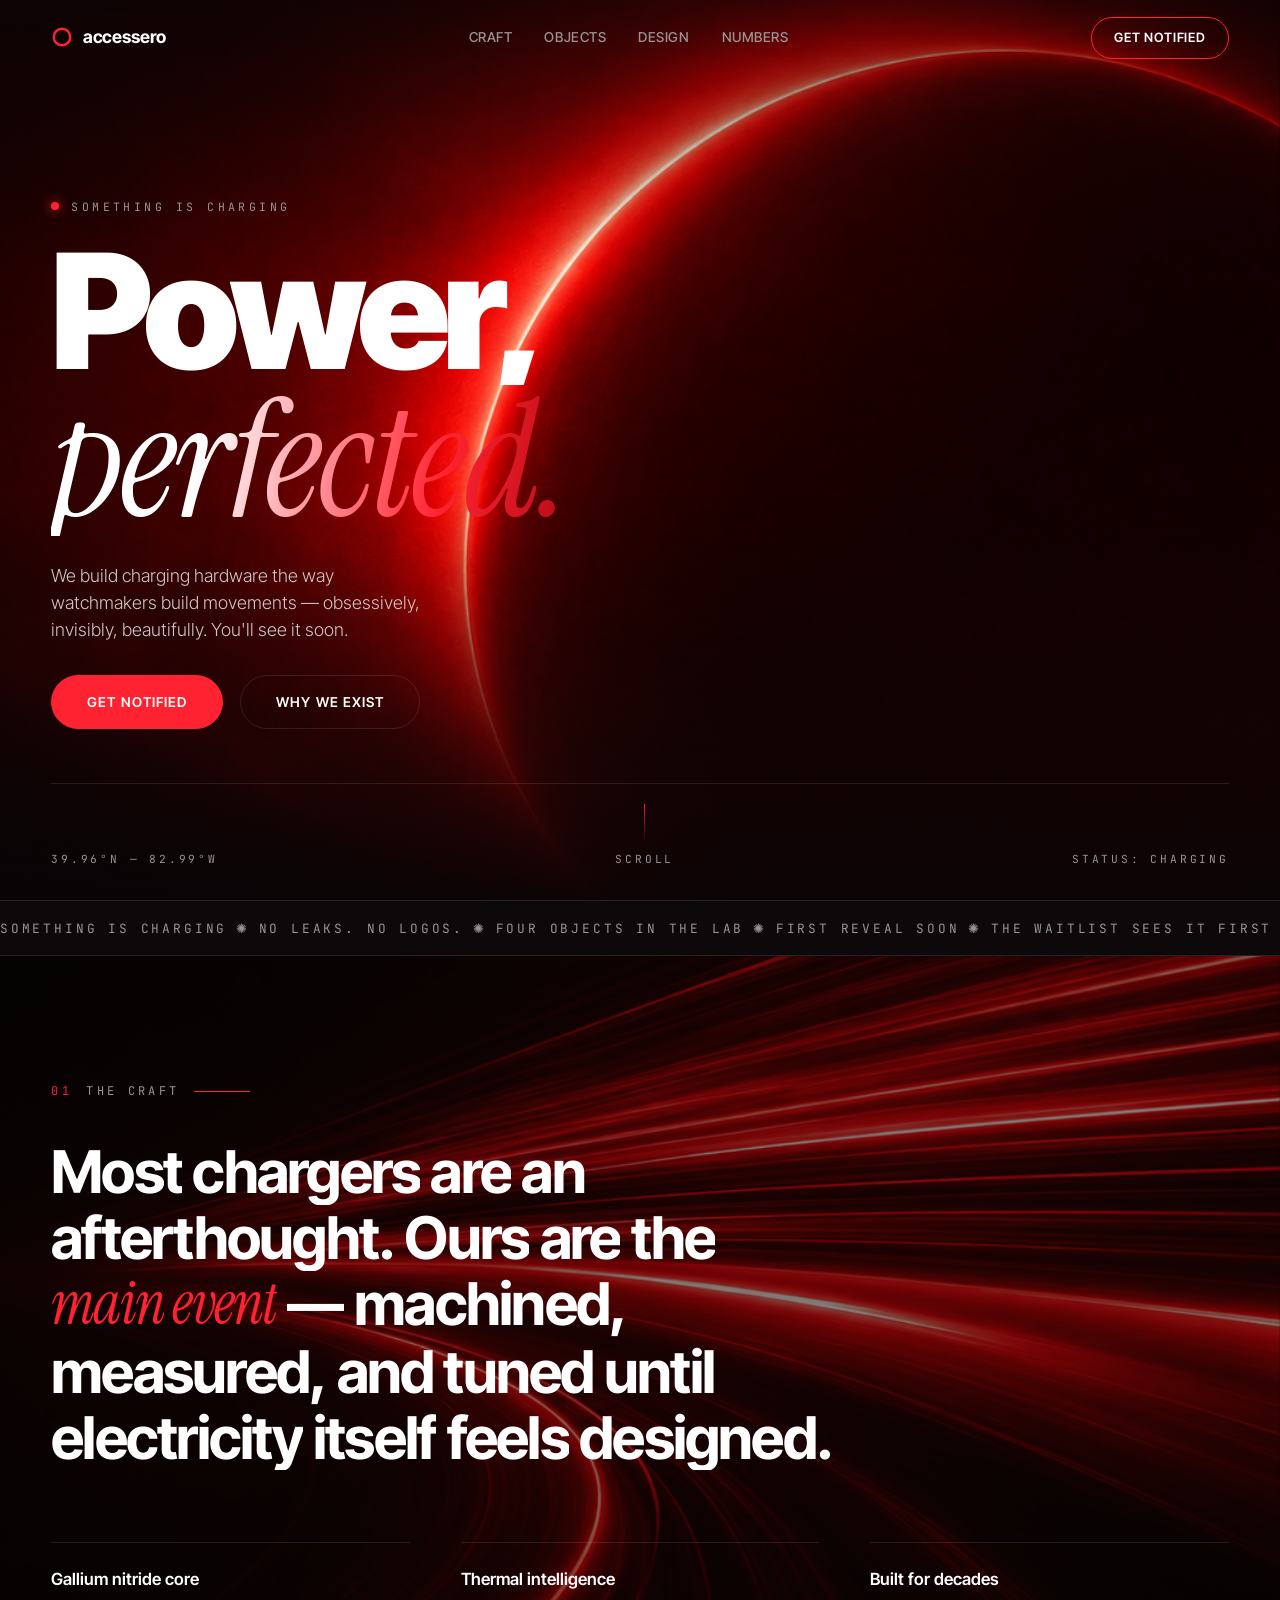
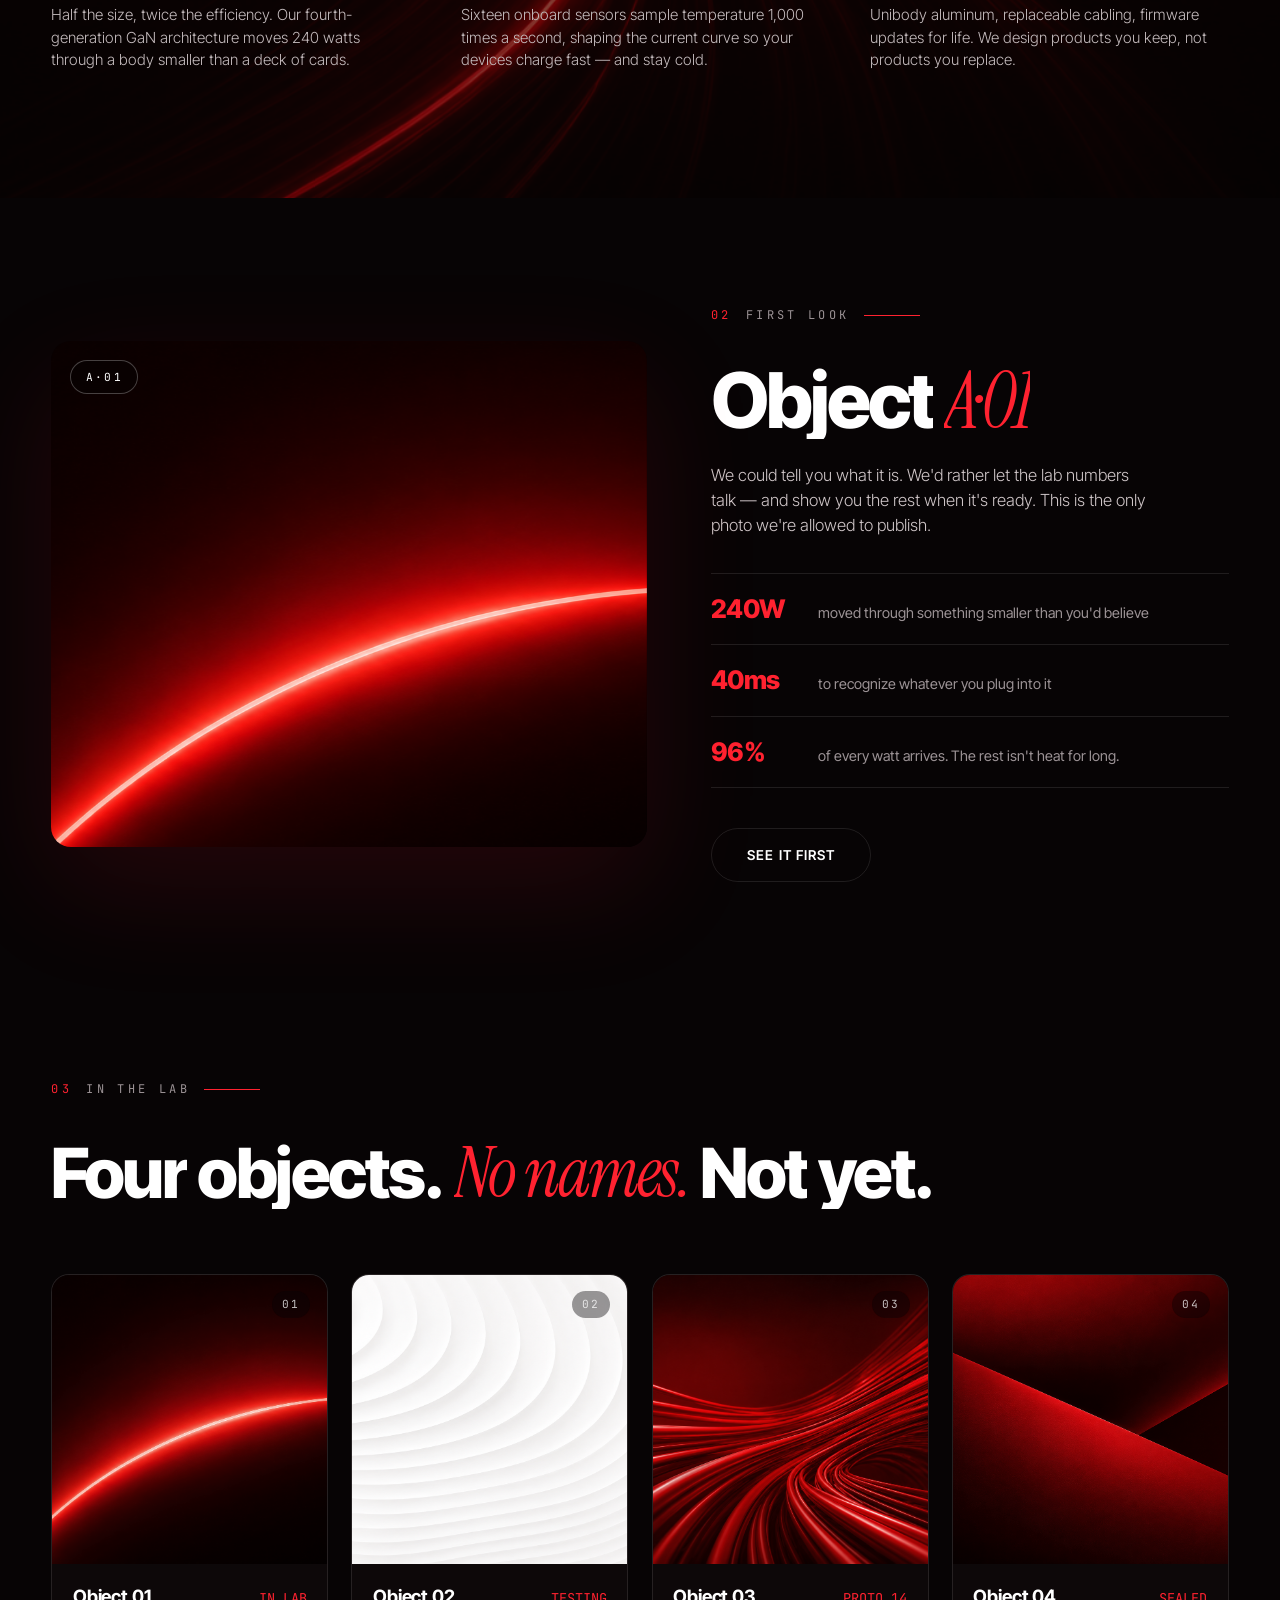
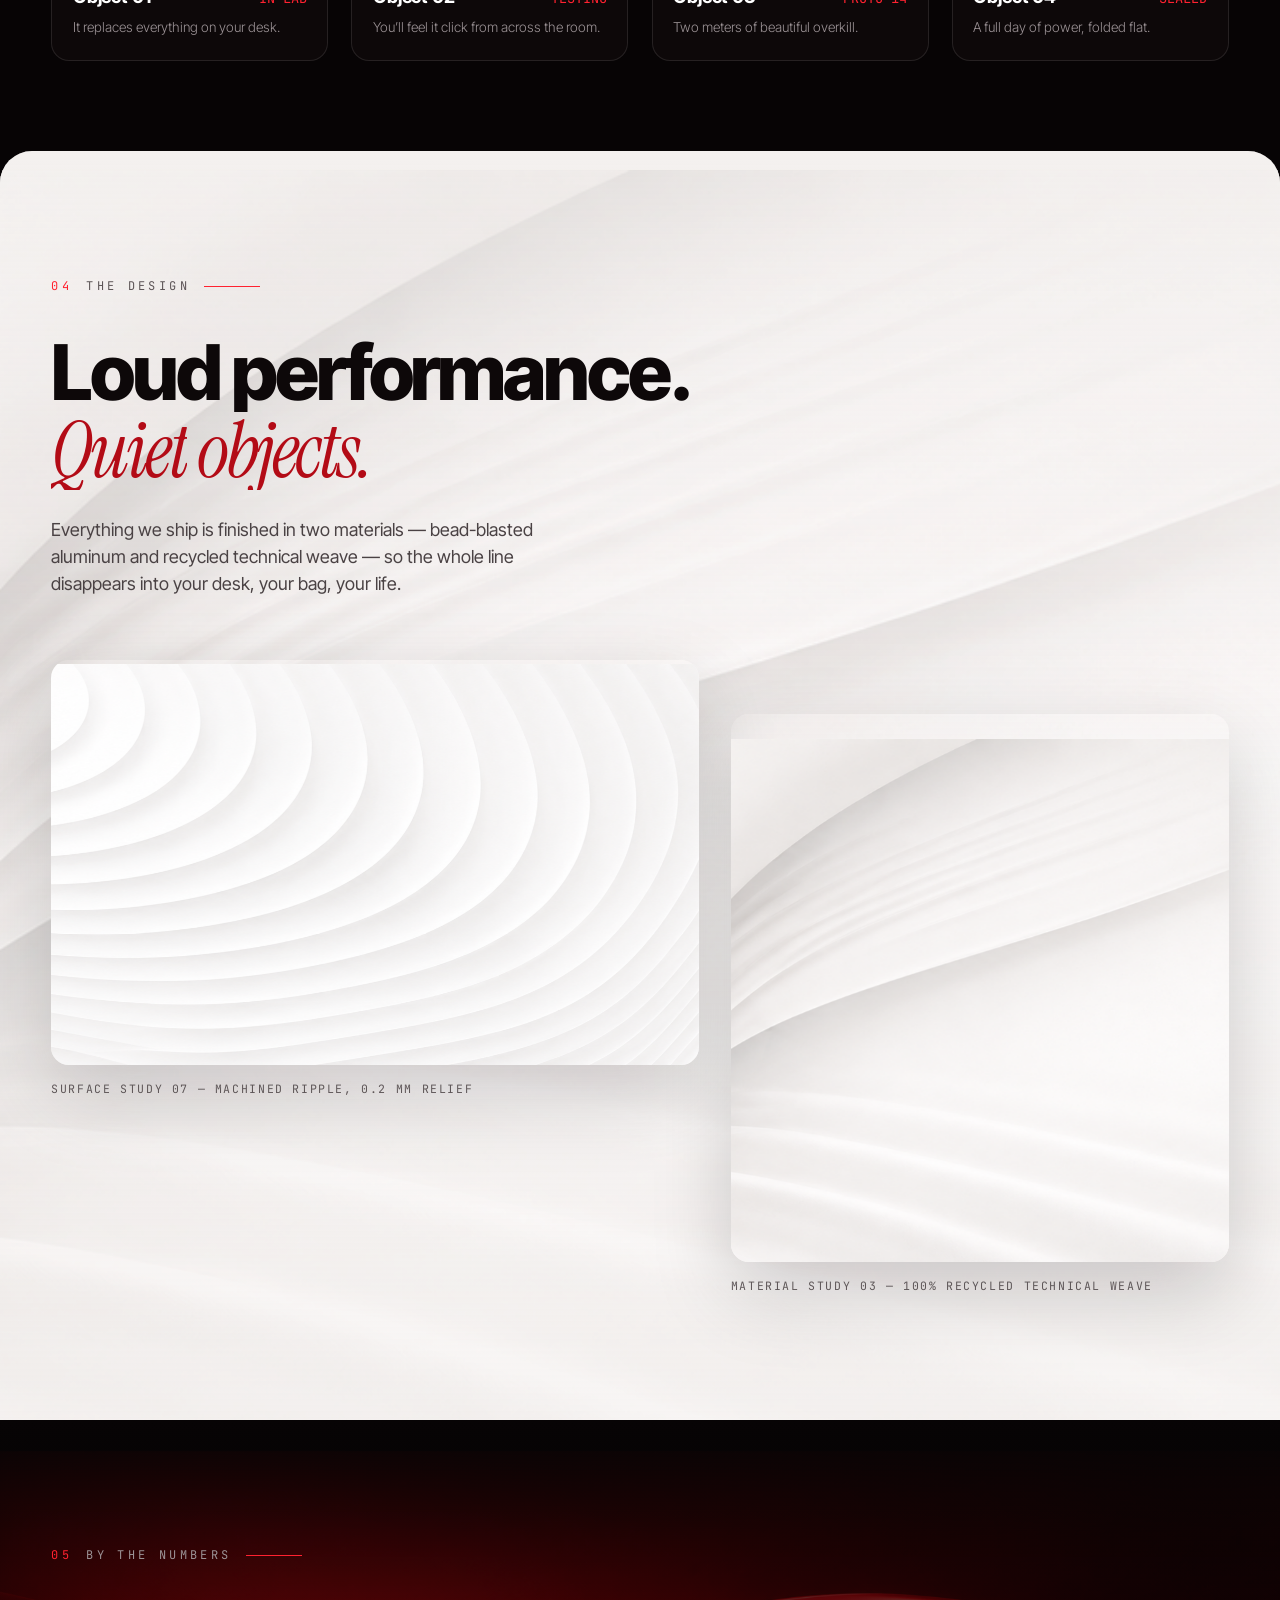
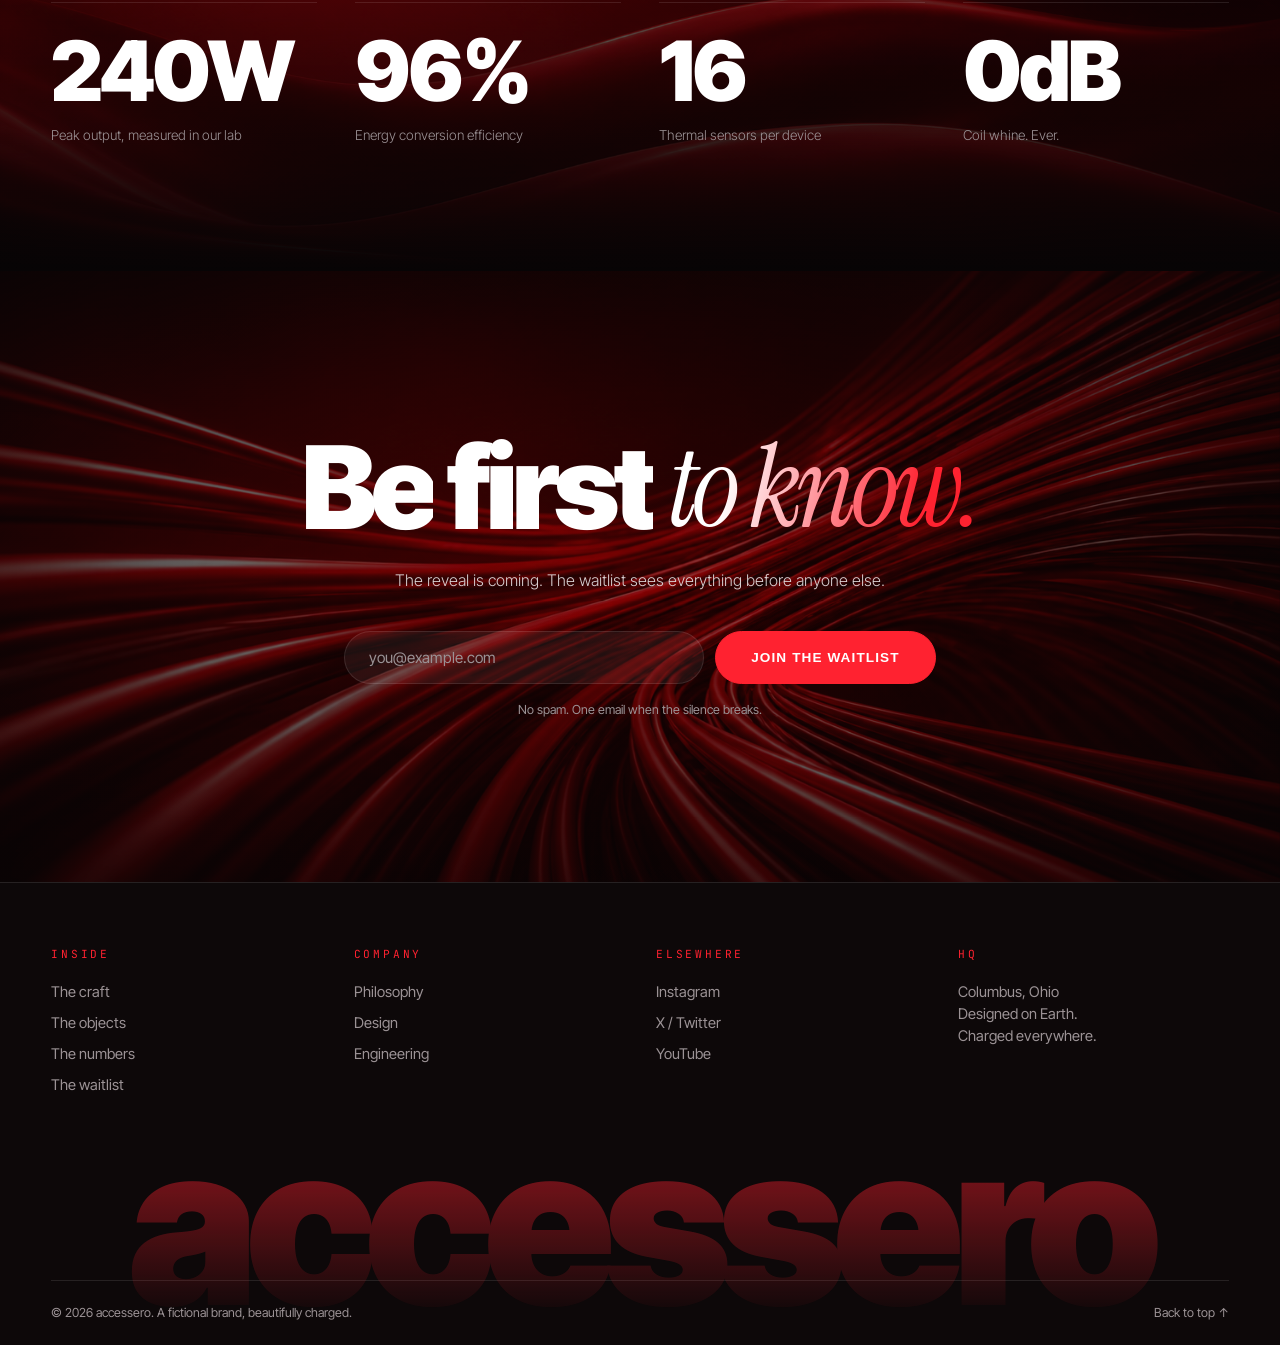
==== index.html @ 0413f1db "Fix hover jitter and back-to-top; rewrite copy as pre-launch teaser Magnetic buttons re-read their b" ====
<!DOCTYPE html>
<html lang="en">
<head>
  <meta charset="UTF-8" />
  <meta name="viewport" content="width=device-width, initial-scale=1.0" />
  <title>accessero — Power, perfected.</title>
  <meta name="description" content="Something is charging. accessero is building charging hardware with obsessive precision — first reveal soon. Join the waitlist." />
  <meta property="og:title" content="accessero — Power, perfected." />
  <meta property="og:description" content="Something is charging. First reveal soon." />
  <meta property="og:image" content="assets/eclipse.png" />
  <link rel="icon" href="data:image/svg+xml,%3Csvg xmlns='http://www.w3.org/2000/svg' viewBox='0 0 32 32'%3E%3Ccircle cx='16' cy='16' r='13' fill='none' stroke='%23ff2230' stroke-width='3.5'/%3E%3C/svg%3E" />
  <link rel="preconnect" href="https://fonts.googleapis.com" />
  <link rel="preconnect" href="https://fonts.gstatic.com" crossorigin />
  <link href="https://fonts.googleapis.com/css2?family=Inter+Tight:ital,wght@0,300;0,400;0,500;0,600;0,700;0,800;0,900;1,400&family=Instrument+Serif:ital@0;1&family=JetBrains+Mono:wght@300;400;500&display=swap" rel="stylesheet" />
  <link rel="stylesheet" href="css/styles.css" />
</head>
<body data-theme="dark">

  <!-- ===== Loader ===== -->
  <div class="loader" id="loader" aria-hidden="true">
    <div class="loader__ring"></div>
    <div class="loader__word">
      <span>a</span><span>c</span><span>c</span><span>e</span><span>s</span><span>s</span><span>e</span><span>r</span><span>o</span>
    </div>
    <div class="loader__bar"><i></i></div>
  </div>

  <!-- ===== Progress ===== -->
  <div class="progress" aria-hidden="true"><i id="progressBar"></i></div>

  <!-- ===== Nav ===== -->
  <header class="nav" id="nav">
    <a class="nav__logo" href="#top" aria-label="accessero home">
      <svg viewBox="0 0 32 32" aria-hidden="true"><circle cx="16" cy="16" r="12" /></svg>
      <span>accessero</span>
    </a>
    <nav class="nav__links" aria-label="Primary">
      <a href="#craft">Craft</a>
      <a href="#products">Objects</a>
      <a href="#design">Design</a>
      <a href="#specs">Numbers</a>
    </nav>
    <a class="nav__cta magnetic" href="#waitlist">
      <span class="nav__cta-label">Get notified</span>
    </a>
    <button class="nav__burger" id="burger" aria-label="Open menu" aria-expanded="false">
      <i></i><i></i>
    </button>
  </header>

  <!-- ===== Mobile menu ===== -->
  <div class="menu" id="menu" aria-hidden="true">
    <nav class="menu__links" aria-label="Mobile">
      <a href="#craft"><em>01</em>Craft</a>
      <a href="#products"><em>02</em>Objects</a>
      <a href="#design"><em>03</em>Design</a>
      <a href="#specs"><em>04</em>Numbers</a>
      <a href="#waitlist"><em>05</em>Get notified</a>
    </nav>
    <p class="menu__foot">Energy, engineered beautifully.</p>
  </div>

  <main id="top">

    <!-- ===== Hero ===== -->
    <section class="hero" id="hero">
      <div class="hero__media" data-parallax="-0.18">
        <img src="assets/eclipse.png" alt="" aria-hidden="true" />
      </div>
      <div class="hero__vignette" aria-hidden="true"></div>

      <div class="hero__content">
        <p class="hero__eyebrow" data-hero-line>
          <span class="tick"></span>SOMETHING IS CHARGING
        </p>
        <h1 class="hero__title" aria-label="Power, perfected.">
          <span class="hero__row"><span data-hero-word>Power,</span></span>
          <span class="hero__row hero__row--serif"><span data-hero-word><em>perfected.</em></span></span>
        </h1>
        <p class="hero__sub" data-hero-line>
          We build charging hardware the way watchmakers build movements —
          obsessively, invisibly, beautifully. You'll see it soon.
        </p>
        <div class="hero__actions" data-hero-line>
          <a class="btn btn--solid magnetic" href="#waitlist"><span>Get notified</span></a>
          <a class="btn btn--ghost magnetic" href="#craft"><span>Why we exist</span></a>
        </div>
      </div>

      <div class="hero__meta" data-hero-line>
        <span>39.96°N&nbsp;—&nbsp;82.99°W</span>
        <span class="hero__scroll" aria-hidden="true"><i></i>SCROLL</span>
        <span>STATUS:&nbsp;CHARGING</span>
      </div>
    </section>

    <!-- ===== Marquee ===== -->
    <div class="marquee" aria-hidden="true">
      <div class="marquee__track" data-marquee>
        <span>Something is charging&ensp;✺&ensp;No leaks. No logos.&ensp;✺&ensp;Four objects in the lab&ensp;✺&ensp;First reveal soon&ensp;✺&ensp;The waitlist sees it first&ensp;✺&ensp;</span>
        <span>Something is charging&ensp;✺&ensp;No leaks. No logos.&ensp;✺&ensp;Four objects in the lab&ensp;✺&ensp;First reveal soon&ensp;✺&ensp;The waitlist sees it first&ensp;✺&ensp;</span>
      </div>
    </div>

    <!-- ===== Craft / Manifesto ===== -->
    <section class="craft" id="craft">
      <div class="craft__bg" data-parallax="0.12" aria-hidden="true">
        <img src="assets/speed-lighttrails.png" alt="" />
      </div>
      <div class="container">
        <p class="kicker" data-reveal><span>01</span>THE CRAFT</p>
        <h2 class="craft__statement" data-split>
          Most chargers are an afterthought. Ours are the <em>main event</em> —
          machined, measured, and tuned until electricity itself feels designed.
        </h2>
        <div class="craft__cols">
          <div class="craft__col" data-reveal>
            <h3>Gallium nitride core</h3>
            <p>Half the size, twice the efficiency. Our fourth-generation GaN architecture moves 240 watts through a body smaller than a deck of cards.</p>
          </div>
          <div class="craft__col" data-reveal data-reveal-delay="1">
            <h3>Thermal intelligence</h3>
            <p>Sixteen onboard sensors sample temperature 1,000 times a second, shaping the current curve so your devices charge fast — and stay cold.</p>
          </div>
          <div class="craft__col" data-reveal data-reveal-delay="2">
            <h3>Built for decades</h3>
            <p>Unibody aluminum, replaceable cabling, firmware updates for life. We design products you keep, not products you replace.</p>
          </div>
        </div>
      </div>
    </section>

    <!-- ===== Feature: Arc ===== -->
    <section class="feature">
      <figure class="feature__media" data-reveal>
        <div class="feature__img" data-parallax-img="0.16">
          <img src="assets/light-arc.png" alt="A thin arc of red light over a dark curved surface — a glimpse of an unreleased accessero object" loading="lazy" />
        </div>
        <figcaption class="feature__badge" data-reveal data-reveal-delay="2">A·01</figcaption>
      </figure>
      <div class="feature__copy">
        <p class="kicker" data-reveal><span>02</span>FIRST LOOK</p>
        <h2 class="feature__title" data-split>Object <em>A·01</em></h2>
        <p class="feature__lede" data-reveal>
          We could tell you what it is. We'd rather let the lab numbers talk —
          and show you the rest when it's ready. This is the only photo we're
          allowed to publish.
        </p>
        <ul class="feature__list">
          <li data-reveal><b>240W</b><span>moved through something smaller than you'd believe</span></li>
          <li data-reveal data-reveal-delay="1"><b>40ms</b><span>to recognize whatever you plug into it</span></li>
          <li data-reveal data-reveal-delay="2"><b>96%</b><span>of every watt arrives. The rest isn't heat for long.</span></li>
        </ul>
        <a class="btn btn--ghost magnetic" href="#waitlist" data-reveal><span>See it first</span></a>
      </div>
    </section>

    <!-- ===== Products ===== -->
    <section class="products" id="products">
      <div class="container">
        <p class="kicker" data-reveal><span>03</span>IN THE LAB</p>
        <h2 class="products__title" data-split>Four objects. <em>No names.</em> Not yet.</h2>
      </div>
      <div class="products__grid container">
        <article class="card" data-reveal data-tilt>
          <div class="card__media"><img src="assets/light-arc.png" alt="Unreleased accessero object 01 — an arc of red light in darkness" loading="lazy" /></div>
          <div class="card__body">
            <header><h3>Object 01</h3><span class="card__price">IN LAB</span></header>
            <p>It replaces everything on your desk.</p>
          </div>
          <span class="card__index">01</span>
        </article>
        <article class="card" data-reveal data-reveal-delay="1" data-tilt>
          <div class="card__media"><img src="assets/concentric-waves.png" alt="Unreleased accessero object 02 — concentric machined ripples" loading="lazy" /></div>
          <div class="card__body">
            <header><h3>Object 02</h3><span class="card__price">TESTING</span></header>
            <p>You’ll feel it click from across the room.</p>
          </div>
          <span class="card__index">02</span>
        </article>
        <article class="card" data-reveal data-reveal-delay="2" data-tilt>
          <div class="card__media"><img src="assets/cable-trails.png" alt="Unreleased accessero object 03 — woven trails of red light" loading="lazy" /></div>
          <div class="card__body">
            <header><h3>Object 03</h3><span class="card__price">PROTO 14</span></header>
            <p>Two meters of beautiful overkill.</p>
          </div>
          <span class="card__index">03</span>
        </article>
        <article class="card" data-reveal data-reveal-delay="3" data-tilt>
          <div class="card__media"><img src="assets/geometric-fold.png" alt="Unreleased accessero object 04 — sharp folded geometry in red" loading="lazy" /></div>
          <div class="card__body">
            <header><h3>Object 04</h3><span class="card__price">SEALED</span></header>
            <p>A full day of power, folded flat.</p>
          </div>
          <span class="card__index">04</span>
        </article>
      </div>
    </section>

    <!-- ===== Design (light act) ===== -->
    <section class="design" id="design">
      <div class="design__bg" data-parallax="0.1" aria-hidden="true">
        <img src="assets/fabric-wave.png" alt="" loading="lazy" />
      </div>
      <div class="container design__inner">
        <p class="kicker kicker--dark" data-reveal><span>04</span>THE DESIGN</p>
        <h2 class="design__title" data-split>Loud performance. <em>Quiet objects.</em></h2>
        <p class="design__lede" data-reveal>
          Everything we ship is finished in two materials — bead-blasted aluminum and
          recycled technical weave — so the whole line disappears into your desk,
          your bag, your life.
        </p>
        <div class="design__panels">
          <figure class="design__panel" data-reveal>
            <div class="design__panel-img" data-parallax-img="0.12">
              <img src="assets/concentric-waves.png" alt="Concentric machined ripples — a surface study from the accessero lab" loading="lazy" />
            </div>
            <figcaption>Surface study 07 — machined ripple, 0.2&nbsp;mm relief</figcaption>
          </figure>
          <figure class="design__panel design__panel--tall" data-reveal data-reveal-delay="1">
            <div class="design__panel-img" data-parallax-img="0.18">
              <img src="assets/fabric-wave.png" alt="Soft folds of the recycled technical weave" loading="lazy" />
            </div>
            <figcaption>Material study 03 — 100% recycled technical weave</figcaption>
          </figure>
        </div>
      </div>
    </section>

    <!-- ===== Specs / Numbers ===== -->
    <section class="specs" id="specs">
      <div class="specs__bg" data-parallax="0.1" aria-hidden="true">
        <img src="assets/flowing-surface.png" alt="" loading="lazy" />
      </div>
      <div class="container">
        <p class="kicker" data-reveal><span>05</span>BY THE NUMBERS</p>
        <div class="specs__grid">
          <div class="spec" data-reveal>
            <span class="spec__num"><b data-count="240">0</b>W</span>
            <span class="spec__label">Peak output, measured in our lab</span>
          </div>
          <div class="spec" data-reveal data-reveal-delay="1">
            <span class="spec__num"><b data-count="96">0</b>%</span>
            <span class="spec__label">Energy conversion efficiency</span>
          </div>
          <div class="spec" data-reveal data-reveal-delay="2">
            <span class="spec__num"><b data-count="16">0</b></span>
            <span class="spec__label">Thermal sensors per device</span>
          </div>
          <div class="spec" data-reveal data-reveal-delay="3">
            <span class="spec__num"><b data-count="0">0</b>dB</span>
            <span class="spec__label">Coil whine. Ever.</span>
          </div>
        </div>
      </div>
    </section>

    <!-- ===== CTA ===== -->
    <section class="cta" id="waitlist">
      <div class="cta__bg" data-parallax="-0.1" aria-hidden="true">
        <img src="assets/cable-trails.png" alt="" loading="lazy" />
      </div>
      <div class="container cta__inner">
        <h2 class="cta__title" data-split>Be first <em>to know.</em></h2>
        <p class="cta__sub" data-reveal>The reveal is coming. The waitlist sees everything before anyone else.</p>
        <form class="cta__form" data-reveal onsubmit="return false">
          <label class="sr-only" for="email">Email address</label>
          <input id="email" type="email" placeholder="you@example.com" required />
          <button class="btn btn--solid magnetic" type="submit"><span>Join the waitlist</span></button>
        </form>
        <p class="cta__fine" data-reveal>No spam. One email when the silence breaks.</p>
      </div>
    </section>

  </main>

  <!-- ===== Footer ===== -->
  <footer class="footer">
    <div class="container footer__top">
      <div class="footer__col">
        <h4>Inside</h4>
        <a href="#craft">The craft</a>
        <a href="#products">The objects</a>
        <a href="#specs">The numbers</a>
        <a href="#waitlist">The waitlist</a>
      </div>
      <div class="footer__col">
        <h4>Company</h4>
        <a href="#craft">Philosophy</a>
        <a href="#design">Design</a>
        <a href="#specs">Engineering</a>
      </div>
      <div class="footer__col">
        <h4>Elsewhere</h4>
        <a href="#top">Instagram</a>
        <a href="#top">X / Twitter</a>
        <a href="#top">YouTube</a>
      </div>
      <div class="footer__col footer__col--note">
        <h4>HQ</h4>
        <p>Columbus, Ohio<br />Designed on Earth.<br />Charged everywhere.</p>
      </div>
    </div>
    <div class="footer__wordmark" aria-hidden="true" data-parallax-img="0.06">accessero</div>
    <div class="container footer__bottom">
      <span>© 2026 accessero. A fictional brand, beautifully charged.</span>
      <a href="#top" class="footer__up">Back to top ↑</a>
    </div>
  </footer>

  <script src="js/main.js" defer></script>
</body>
</html>
---- css/styles.css ----
/* ============================================================
   accessero — styles
   Acts: dark (hero/craft/products) → light (design) → dark (specs/cta)
   ============================================================ */

:root {
  --black: #070405;
  --ink: #0d0809;
  --paper: #f4f1ef;
  --white: #ffffff;
  --red: #ff2230;
  --red-deep: #b30b16;
  --grey: #9b9295;
  --grey-dark: #5d5557;
  --line: rgba(255, 255, 255, 0.1);
  --line-dark: rgba(13, 8, 9, 0.12);

  --font-display: "Inter Tight", system-ui, sans-serif;
  --font-serif: "Instrument Serif", Georgia, serif;
  --font-mono: "JetBrains Mono", ui-monospace, monospace;

  --ease-out: cubic-bezier(0.16, 1, 0.3, 1);
  --ease-in-out: cubic-bezier(0.83, 0, 0.17, 1);

  --gutter: clamp(1.25rem, 4vw, 4rem);
  --nav-h: 76px;
}

*, *::before, *::after { box-sizing: border-box; margin: 0; padding: 0; }

html { scroll-behavior: smooth; }
@media (prefers-reduced-motion: reduce) { html { scroll-behavior: auto; } }

body {
  font-family: var(--font-display);
  background: var(--black);
  color: var(--white);
  line-height: 1.5;
  -webkit-font-smoothing: antialiased;
  overflow-x: clip;
}

img { display: block; max-width: 100%; }
a { color: inherit; text-decoration: none; }
em { font-family: var(--font-serif); font-style: italic; font-weight: 400; }

.container { width: min(1280px, 100% - 2 * var(--gutter)); margin-inline: auto; }

.sr-only {
  position: absolute; width: 1px; height: 1px;
  clip-path: inset(50%); overflow: hidden; white-space: nowrap;
}

::selection { background: var(--red); color: var(--white); }

/* ============ Loader ============ */
.loader {
  position: fixed; inset: 0; z-index: 100;
  display: grid; place-content: center; gap: 1.5rem;
  background: var(--black);
  transition: opacity 0.7s var(--ease-out), visibility 0.7s;
}
.loader.is-done { opacity: 0; visibility: hidden; pointer-events: none; }
.loader__ring {
  position: absolute; top: 50%; left: 50%;
  width: min(46vw, 420px); aspect-ratio: 1;
  transform: translate(-50%, -50%);
  border-radius: 50%;
  border: 1px solid rgba(255, 34, 48, 0.35);
  box-shadow: 0 0 80px rgba(255, 34, 48, 0.25), inset 0 0 60px rgba(255, 34, 48, 0.12);
  animation: loaderRing 1.8s var(--ease-in-out) infinite alternate;
}
@keyframes loaderRing {
  from { transform: translate(-50%, -50%) scale(0.92); opacity: 0.5; }
  to   { transform: translate(-50%, -50%) scale(1.04); opacity: 1; }
}
.loader__word {
  display: flex;
  font-size: clamp(2rem, 6vw, 3.5rem);
  font-weight: 800; letter-spacing: 0.02em;
}
.loader__word span {
  opacity: 0; transform: translateY(0.6em);
  animation: loaderChar 0.7s var(--ease-out) forwards;
}
.loader__word span:nth-child(n) { animation-delay: calc(0.05s * var(--i, 0)); }
.loader__word span:nth-child(1) { --i: 1; } .loader__word span:nth-child(2) { --i: 2; }
.loader__word span:nth-child(3) { --i: 3; } .loader__word span:nth-child(4) { --i: 4; }
.loader__word span:nth-child(5) { --i: 5; } .loader__word span:nth-child(6) { --i: 6; }
.loader__word span:nth-child(7) { --i: 7; } .loader__word span:nth-child(8) { --i: 8; }
.loader__word span:nth-child(9) { --i: 9; }
@keyframes loaderChar { to { opacity: 1; transform: none; } }
.loader__bar {
  width: 160px; height: 1px; margin-inline: auto;
  background: var(--line); overflow: hidden;
}
.loader__bar i {
  display: block; height: 100%; width: 100%;
  background: var(--red);
  transform: translateX(-100%);
  animation: loaderBar 1.1s 0.3s var(--ease-in-out) forwards;
}
@keyframes loaderBar { to { transform: none; } }

/* ============ Progress ============ */
.progress {
  position: fixed; top: 0; left: 0; right: 0; height: 2px;
  z-index: 60; pointer-events: none;
}
.progress i {
  display: block; height: 100%;
  background: linear-gradient(90deg, var(--red-deep), var(--red));
  transform-origin: left; transform: scaleX(0);
}

/* ============ Nav ============ */
.nav {
  position: fixed; top: 0; left: 0; right: 0; z-index: 50;
  height: var(--nav-h);
  display: flex; align-items: center; justify-content: space-between;
  padding-inline: var(--gutter);
  transition: background 0.45s, backdrop-filter 0.45s, border-color 0.45s, transform 0.45s var(--ease-out);
  border-bottom: 1px solid transparent;
}
.nav.is-scrolled {
  background: rgba(7, 4, 5, 0.55);
  -webkit-backdrop-filter: blur(18px);
  backdrop-filter: blur(18px);
  border-bottom-color: var(--line);
}
.nav.is-hidden { transform: translateY(-100%); }
.nav__logo {
  display: flex; align-items: center; gap: 0.6rem;
  font-weight: 700; font-size: 1.1rem; letter-spacing: -0.01em;
}
.nav__logo svg {
  width: 22px; height: 22px;
  fill: none; stroke: var(--red); stroke-width: 3.5;
  transition: transform 0.6s var(--ease-out);
}
.nav__logo:hover svg { transform: rotate(180deg) scale(1.1); }
.nav__links { display: flex; gap: clamp(1.25rem, 2.5vw, 2.5rem); }
.nav__links a {
  position: relative;
  font-size: 0.85rem; font-weight: 500; letter-spacing: 0.04em;
  text-transform: uppercase; color: var(--grey);
  transition: color 0.3s;
}
.nav__links a::after {
  content: ""; position: absolute; left: 0; bottom: -6px;
  width: 100%; height: 1px; background: var(--red);
  transform: scaleX(0); transform-origin: right;
  transition: transform 0.4s var(--ease-out);
}
.nav__links a:hover { color: var(--white); }
.nav__links a:hover::after { transform: scaleX(1); transform-origin: left; }
.nav__cta {
  font-size: 0.8rem; font-weight: 600; letter-spacing: 0.06em; text-transform: uppercase;
  padding: 0.65rem 1.4rem; border: 1px solid var(--red); border-radius: 99px;
  color: var(--white); overflow: hidden; position: relative;
}
.nav__cta::before {
  content: ""; position: absolute; inset: 0;
  background: var(--red); border-radius: inherit;
  transform: scaleX(0); transform-origin: right;
  transition: transform 0.45s var(--ease-out);
}
.nav__cta:hover::before { transform: scaleX(1); transform-origin: left; }
.nav__cta-label { position: relative; z-index: 1; }
.nav__burger {
  display: none;
  width: 44px; height: 44px;
  flex-direction: column; align-items: center; justify-content: center; gap: 7px;
  background: none; border: 0; cursor: pointer;
}
.nav__burger i {
  width: 26px; height: 2px; background: var(--white);
  transition: transform 0.4s var(--ease-out), opacity 0.3s;
}
.nav__burger[aria-expanded="true"] i:first-child { transform: translateY(4.5px) rotate(45deg); }
.nav__burger[aria-expanded="true"] i:last-child { transform: translateY(-4.5px) rotate(-45deg); }

/* ============ Mobile menu ============ */
.menu {
  position: fixed; inset: 0; z-index: 40;
  display: flex; flex-direction: column; justify-content: center;
  padding: var(--gutter);
  background: rgba(7, 4, 5, 0.88);
  -webkit-backdrop-filter: blur(24px);
  backdrop-filter: blur(24px);
  opacity: 0; visibility: hidden;
  transition: opacity 0.5s var(--ease-out), visibility 0.5s;
}
.menu.is-open { opacity: 1; visibility: visible; }
.menu__links { display: flex; flex-direction: column; gap: 0.4rem; }
.menu__links a {
  display: flex; align-items: baseline; gap: 1rem;
  font-size: clamp(2.2rem, 9vw, 3.4rem); font-weight: 800; letter-spacing: -0.03em;
  padding-block: 0.35rem;
  opacity: 0; transform: translateY(24px);
  transition: opacity 0.55s var(--ease-out), transform 0.55s var(--ease-out), color 0.3s;
}
.menu__links a:hover { color: var(--red); }
.menu__links a em {
  font-family: var(--font-mono); font-style: normal;
  font-size: 0.8rem; color: var(--red);
}
.menu.is-open .menu__links a { opacity: 1; transform: none; }
.menu.is-open .menu__links a:nth-child(1) { transition-delay: 0.08s; }
.menu.is-open .menu__links a:nth-child(2) { transition-delay: 0.14s; }
.menu.is-open .menu__links a:nth-child(3) { transition-delay: 0.2s; }
.menu.is-open .menu__links a:nth-child(4) { transition-delay: 0.26s; }
.menu.is-open .menu__links a:nth-child(5) { transition-delay: 0.32s; }
.menu__foot {
  margin-top: 3rem;
  font-family: var(--font-serif); font-style: italic;
  color: var(--grey); font-size: 1.1rem;
}

/* ============ Buttons ============ */
.btn {
  display: inline-flex; align-items: center; justify-content: center;
  padding: 1rem 2.2rem; border-radius: 99px;
  font-size: 0.85rem; font-weight: 600; letter-spacing: 0.08em; text-transform: uppercase;
  position: relative; overflow: hidden; cursor: pointer;
  transition: color 0.35s, border-color 0.35s;
}
.btn span { position: relative; z-index: 1; }
.btn--solid { background: var(--red); color: var(--white); border: 1px solid var(--red); }
.btn--solid::before {
  content: ""; position: absolute; inset: 0; background: var(--white);
  border-radius: inherit; transform: translateY(101%);
  transition: transform 0.45s var(--ease-out);
}
.btn--solid:hover { color: var(--black); }
.btn--solid:hover::before { transform: none; }
.btn--ghost { border: 1px solid var(--line); color: var(--white); }
.btn--ghost::before {
  content: ""; position: absolute; inset: 0; background: var(--red);
  border-radius: inherit; transform: translateY(101%);
  transition: transform 0.45s var(--ease-out);
}
.btn--ghost:hover { border-color: var(--red); }
.btn--ghost:hover::before { transform: none; }
.magnetic { will-change: transform; }

/* ============ Kicker ============ */
.kicker {
  display: flex; align-items: center; gap: 0.9rem;
  font-family: var(--font-mono); font-size: 0.75rem; letter-spacing: 0.28em;
  color: var(--grey); margin-bottom: clamp(1.5rem, 3vw, 2.5rem);
}
.kicker span { color: var(--red); }
.kicker::after {
  content: ""; flex: 0 0 56px; height: 1px; background: var(--red);
}
.kicker--dark { color: var(--grey-dark); }

/* ============ Hero ============ */
.hero {
  position: relative; min-height: 100svh;
  display: flex; flex-direction: column; justify-content: flex-end;
  padding: calc(var(--nav-h) + 2rem) var(--gutter) 2rem;
  overflow: clip;
}
.hero__media { position: absolute; inset: -12% 0; z-index: -2; }
.hero__media img {
  width: 100%; height: 100%; object-fit: cover; object-position: 65% 40%;
  transform-origin: center;
  animation: heroZoom 2.6s var(--ease-out) both;
}
@keyframes heroZoom { from { transform: scale(1.12); filter: brightness(0.4); } }
.hero__vignette {
  position: absolute; inset: 0; z-index: -1;
  background:
    linear-gradient(180deg, rgba(7,4,5,0.55) 0%, transparent 30%, transparent 55%, rgba(7,4,5,0.92) 100%),
    radial-gradient(120% 90% at 70% 35%, transparent 40%, rgba(7,4,5,0.65) 100%);
}
.hero__content { max-width: 1280px; width: 100%; margin-inline: auto; }
.hero__eyebrow {
  display: flex; align-items: center; gap: 0.75rem;
  font-family: var(--font-mono); font-size: 0.72rem; letter-spacing: 0.3em;
  color: var(--grey); margin-bottom: clamp(1rem, 2.5vh, 2rem);
}
.hero__eyebrow .tick {
  width: 8px; height: 8px; border-radius: 50%;
  background: var(--red); box-shadow: 0 0 12px var(--red);
  animation: pulse 2.2s infinite;
}
@keyframes pulse { 50% { opacity: 0.35; } }
.hero__title {
  font-size: clamp(3.4rem, 12.5vw, 11.5rem);
  font-weight: 900; letter-spacing: -0.045em; line-height: 0.92;
  text-wrap: balance;
}
.hero__row { display: block; overflow: hidden; }
.hero__row > span { display: inline-block; }
.hero__row--serif em {
  font-weight: 400; letter-spacing: -0.02em;
  background: linear-gradient(100deg, var(--white) 30%, var(--red) 75%, var(--red-deep));
  -webkit-background-clip: text; background-clip: text;
  -webkit-text-fill-color: transparent; color: transparent;
}
.hero__sub {
  max-width: 38ch; margin-top: clamp(1.2rem, 3vh, 2rem);
  font-size: clamp(1rem, 1.4vw, 1.2rem); font-weight: 300; color: #cfc6c8;
}
.hero__actions { display: flex; flex-wrap: wrap; gap: 1rem; margin-top: clamp(1.5rem, 3.5vh, 2.5rem); }
.hero__meta {
  max-width: 1280px; width: 100%; margin: clamp(2.5rem, 6vh, 4.5rem) auto 0;
  display: flex; align-items: flex-end; justify-content: space-between;
  padding-top: 1.2rem; border-top: 1px solid var(--line);
  font-family: var(--font-mono); font-size: 0.7rem; letter-spacing: 0.25em; color: var(--grey);
}
.hero__scroll { display: flex; flex-direction: column; align-items: center; gap: 0.6rem; }
.hero__scroll i {
  width: 1px; height: 38px;
  background: linear-gradient(var(--red), transparent);
  animation: scrollHint 1.8s var(--ease-in-out) infinite;
}
@keyframes scrollHint {
  0% { transform: scaleY(0); transform-origin: top; }
  45% { transform: scaleY(1); transform-origin: top; }
  55% { transform: scaleY(1); transform-origin: bottom; }
  100% { transform: scaleY(0); transform-origin: bottom; }
}

/* Hero entrance choreography */
[data-hero-line], [data-hero-word] {
  opacity: 0; transform: translateY(40px);
  transition: opacity 0.9s var(--ease-out), transform 0.9s var(--ease-out);
}
[data-hero-word] { transform: translateY(110%); transition-duration: 1.1s; }
body.is-loaded [data-hero-line], body.is-loaded [data-hero-word] { opacity: 1; transform: none; }
body.is-loaded [data-hero-word] { transition-delay: 0.15s; }
body.is-loaded .hero__row:nth-child(2) [data-hero-word] { transition-delay: 0.28s; }
body.is-loaded .hero__eyebrow { transition-delay: 0.5s; }
body.is-loaded .hero__sub { transition-delay: 0.6s; }
body.is-loaded .hero__actions { transition-delay: 0.72s; }
body.is-loaded .hero__meta { transition-delay: 0.9s; }

/* ============ Marquee ============ */
.marquee {
  overflow: clip; border-block: 1px solid var(--line);
  padding-block: 1.1rem; background: var(--ink);
}
.marquee__track {
  display: flex; width: max-content; white-space: nowrap;
  font-family: var(--font-mono); font-size: 0.8rem; letter-spacing: 0.22em;
  text-transform: uppercase; color: var(--grey);
  animation: marquee 28s linear infinite;
}
@keyframes marquee { to { transform: translateX(-50%); } }

/* ============ Craft ============ */
.craft {
  position: relative; padding: clamp(6rem, 14vh, 11rem) 0;
  overflow: clip;
}
.craft__bg { position: absolute; inset: -15% 0; z-index: -1; opacity: 0.5; }
.craft__bg img { width: 100%; height: 100%; object-fit: cover; }
.craft::before {
  content: ""; position: absolute; inset: 0; z-index: -1;
  background: linear-gradient(180deg, var(--black) 0%, rgba(7,4,5,0.45) 35%, rgba(7,4,5,0.55) 65%, var(--black) 100%);
}
.craft__statement {
  font-size: clamp(1.8rem, 4.6vw, 3.9rem);
  font-weight: 700; letter-spacing: -0.03em; line-height: 1.12;
  max-width: 22ch; text-wrap: balance;
}
.craft__statement em { color: var(--red); }
.craft__cols {
  display: grid; grid-template-columns: repeat(3, 1fr);
  gap: clamp(2rem, 4vw, 4rem);
  margin-top: clamp(3.5rem, 8vh, 6.5rem);
}
.craft__col { border-top: 1px solid var(--line); padding-top: 1.5rem; }
.craft__col h3 { font-size: 1.05rem; font-weight: 600; margin-bottom: 0.7rem; }
.craft__col p { font-size: 0.95rem; font-weight: 300; color: #c4bbbd; }

/* ============ Feature ============ */
.feature {
  display: grid; grid-template-columns: 1.15fr 1fr;
  gap: clamp(2.5rem, 5vw, 6rem); align-items: center;
  width: min(1280px, 100% - 2 * var(--gutter)); margin-inline: auto;
  padding-block: clamp(5rem, 12vh, 10rem);
}
.feature__media { position: relative; }
.feature__img {
  overflow: clip; border-radius: 20px; aspect-ratio: 4 / 3.4;
  box-shadow: 0 40px 120px rgba(255, 34, 48, 0.12);
}
.feature__img img {
  width: 100%; height: 116%; object-fit: cover;
  will-change: transform;
}
.feature__badge {
  position: absolute; top: 1.2rem; left: 1.2rem;
  font-family: var(--font-mono); font-size: 0.7rem; letter-spacing: 0.2em;
  color: var(--white); padding: 0.45rem 0.9rem;
  border: 1px solid rgba(255,255,255,0.25); border-radius: 99px;
  background: rgba(7,4,5,0.35);
  -webkit-backdrop-filter: blur(8px); backdrop-filter: blur(8px);
}
.feature__title {
  font-size: clamp(2.6rem, 6vw, 5.2rem);
  font-weight: 800; letter-spacing: -0.04em; line-height: 1;
}
.feature__title em { color: var(--red); }
.feature__lede {
  margin-top: 1.4rem; font-size: clamp(1rem, 1.3vw, 1.15rem);
  font-weight: 300; color: #cfc6c8; max-width: 44ch;
}
.feature__list { list-style: none; margin: 2.2rem 0 2.5rem; }
.feature__list li {
  display: flex; align-items: baseline; gap: 1.2rem;
  padding-block: 1rem; border-top: 1px solid var(--line);
}
.feature__list li:last-child { border-bottom: 1px solid var(--line); }
.feature__list b {
  font-size: 1.6rem; font-weight: 800; letter-spacing: -0.02em;
  color: var(--red); min-width: 5.2ch;
}
.feature__list span { font-size: 0.9rem; color: var(--grey); }

/* ============ Products ============ */
.products { padding-block: clamp(4rem, 10vh, 8rem); }
.products__title {
  font-size: clamp(2.2rem, 5.4vw, 4.6rem);
  font-weight: 800; letter-spacing: -0.035em; line-height: 1.05;
  max-width: 20ch; text-wrap: balance;
}
.products__title em { color: var(--red); }
.products__grid {
  display: grid; grid-template-columns: repeat(4, 1fr);
  gap: clamp(1rem, 1.8vw, 1.6rem);
  margin-top: clamp(3rem, 7vh, 5.5rem);
}
.card {
  position: relative; border-radius: 18px; overflow: clip;
  background: var(--ink); border: 1px solid var(--line);
  transform-style: preserve-3d;
  transition: border-color 0.4s, box-shadow 0.4s;
}
.card:hover { border-color: rgba(255, 34, 48, 0.45); box-shadow: 0 24px 70px rgba(255, 34, 48, 0.14); }
.card__media { aspect-ratio: 1 / 1.05; overflow: clip; }
.card__media img {
  width: 100%; height: 100%; object-fit: cover;
  transition: transform 0.9s var(--ease-out), filter 0.9s;
  filter: saturate(0.92);
}
.card:hover .card__media img { transform: scale(1.07); filter: saturate(1.15); }
.card__body { padding: 1.2rem 1.3rem 1.4rem; }
.card__body header { display: flex; align-items: baseline; justify-content: space-between; }
.card__body h3 { font-size: 1.15rem; font-weight: 700; letter-spacing: -0.01em; }
.card__price { font-family: var(--font-mono); font-size: 0.85rem; color: var(--red); }
.card__body p { margin-top: 0.4rem; font-size: 0.85rem; font-weight: 300; color: var(--grey); }
.card__index {
  position: absolute; top: 1rem; right: 1.1rem;
  font-family: var(--font-mono); font-size: 0.7rem; letter-spacing: 0.15em;
  color: rgba(255,255,255,0.75);
  padding: 0.3rem 0.65rem; border-radius: 99px;
  background: rgba(7,4,5,0.4);
  -webkit-backdrop-filter: blur(6px); backdrop-filter: blur(6px);
}

/* ============ Design (light act) ============ */
.design {
  position: relative; overflow: clip;
  padding: clamp(6rem, 14vh, 11rem) 0;
  background: var(--paper); color: var(--ink);
  border-radius: 32px 32px 0 0;
}
.design__bg { position: absolute; inset: -12% 0; z-index: 0; opacity: 0.85; }
.design__bg img { width: 100%; height: 100%; object-fit: cover; }
.design::after {
  content: ""; position: absolute; inset: 0; z-index: 1;
  background: linear-gradient(180deg, rgba(244,241,239,0.4), rgba(244,241,239,0.05) 40%, rgba(244,241,239,0.55));
  pointer-events: none;
}
.design__inner { position: relative; z-index: 2; }
.design__title {
  font-size: clamp(2.4rem, 6vw, 5.4rem);
  font-weight: 800; letter-spacing: -0.04em; line-height: 1.02;
  max-width: 16ch; text-wrap: balance;
}
.design__title em { color: var(--red-deep); }
.design__lede {
  margin-top: 1.6rem; max-width: 52ch;
  font-size: clamp(1rem, 1.4vw, 1.2rem); font-weight: 400; color: #4a4244;
}
.design__panels {
  display: grid; grid-template-columns: 1.3fr 1fr;
  gap: clamp(1.2rem, 2.5vw, 2.2rem); align-items: start;
  margin-top: clamp(3rem, 7vh, 5.5rem);
}
.design__panel { margin: 0; }
.design__panel-img {
  overflow: clip; border-radius: 18px; aspect-ratio: 16 / 10;
  box-shadow: 0 30px 80px rgba(13, 8, 9, 0.18);
}
.design__panel--tall .design__panel-img { aspect-ratio: 4 / 4.4; }
.design__panel--tall { margin-top: clamp(2rem, 6vh, 5rem); }
.design__panel-img img { width: 100%; height: 116%; object-fit: cover; will-change: transform; }
.design__panel figcaption {
  margin-top: 0.9rem;
  font-family: var(--font-mono); font-size: 0.72rem; letter-spacing: 0.14em;
  text-transform: uppercase; color: var(--grey-dark);
}

/* ============ Specs ============ */
.specs {
  position: relative; overflow: clip;
  padding: clamp(6rem, 14vh, 11rem) 0;
  background: var(--black);
}
.specs__bg { position: absolute; inset: -12% 0; z-index: 0; opacity: 0.55; }
.specs__bg img { width: 100%; height: 100%; object-fit: cover; }
.specs::before {
  content: ""; position: absolute; inset: 0; z-index: 1;
  background: linear-gradient(180deg, var(--black), rgba(7,4,5,0.35) 40%, var(--black));
}
.specs .container { position: relative; z-index: 2; }
.specs__grid {
  display: grid; grid-template-columns: repeat(4, 1fr);
  gap: clamp(1.5rem, 3vw, 2.5rem);
}
.spec { border-top: 1px solid var(--line); padding-top: 1.6rem; }
.spec__num {
  display: block;
  font-size: clamp(2.8rem, 6.5vw, 5.5rem);
  font-weight: 900; letter-spacing: -0.04em; line-height: 1;
}
.spec__num b { font-weight: 900; }
.spec__label {
  display: block; margin-top: 0.8rem;
  font-size: 0.85rem; font-weight: 300; color: var(--grey);
}

/* ============ CTA ============ */
.cta {
  position: relative; overflow: clip;
  padding: clamp(7rem, 18vh, 13rem) 0;
  text-align: center;
}
.cta__bg { position: absolute; inset: -12% 0; z-index: 0; opacity: 0.75; }
.cta__bg img { width: 100%; height: 100%; object-fit: cover; }
.cta::before {
  content: ""; position: absolute; inset: 0; z-index: 1;
  background: radial-gradient(90% 80% at 50% 50%, rgba(7,4,5,0.25), rgba(7,4,5,0.92));
}
.cta__inner { position: relative; z-index: 2; }
.cta__title {
  font-size: clamp(3rem, 9vw, 8rem);
  font-weight: 900; letter-spacing: -0.045em; line-height: 0.95;
}
.cta__title em {
  background: linear-gradient(100deg, var(--white) 20%, var(--red) 80%);
  -webkit-background-clip: text; background-clip: text;
  -webkit-text-fill-color: transparent; color: transparent;
}
.cta__sub { margin-top: 1.4rem; font-weight: 300; color: #d8cfd1; }
.cta__form {
  display: flex; gap: 0.7rem; justify-content: center; flex-wrap: wrap;
  margin-top: 2.4rem;
}
.cta__form input {
  width: min(360px, 100%);
  padding: 1rem 1.5rem; border-radius: 99px;
  background: rgba(255,255,255,0.06); border: 1px solid var(--line);
  color: var(--white); font-family: var(--font-display); font-size: 0.95rem;
  outline: none;
  transition: border-color 0.3s, background 0.3s;
}
.cta__form input::placeholder { color: var(--grey); }
.cta__form input:focus { border-color: var(--red); background: rgba(255,255,255,0.1); }
.cta__fine { margin-top: 1.1rem; font-size: 0.78rem; color: var(--grey); }

/* ============ Footer ============ */
.footer {
  background: var(--ink); border-top: 1px solid var(--line);
  overflow: clip;
}
.footer__top {
  display: grid; grid-template-columns: repeat(4, 1fr);
  gap: 2rem; padding-block: clamp(3rem, 7vh, 5rem) 2rem;
}
.footer__col { display: flex; flex-direction: column; gap: 0.55rem; }
.footer__col h4 {
  font-family: var(--font-mono); font-size: 0.7rem; font-weight: 400;
  letter-spacing: 0.25em; text-transform: uppercase;
  color: var(--red); margin-bottom: 0.6rem;
}
.footer__col a { font-size: 0.92rem; color: var(--grey); transition: color 0.3s; width: fit-content; }
.footer__col a:hover { color: var(--white); }
.footer__col--note p { font-size: 0.92rem; color: var(--grey); }
.footer__wordmark {
  font-size: clamp(4rem, 17.5vw, 16.5rem);
  font-weight: 900; letter-spacing: -0.05em; line-height: 0.8;
  text-align: center;
  margin-bottom: -0.12em;
  background: linear-gradient(180deg, rgba(255,34,48,0.55), rgba(255,34,48,0.02));
  -webkit-background-clip: text; background-clip: text;
  -webkit-text-fill-color: transparent; color: transparent;
  user-select: none; pointer-events: none; will-change: transform;
}
.footer__bottom {
  display: flex; justify-content: space-between; align-items: center; gap: 1rem;
  padding-block: 1.4rem; border-top: 1px solid var(--line);
  font-size: 0.78rem; color: var(--grey);
}
.footer__up { transition: color 0.3s; }
.footer__up:hover { color: var(--red); }

/* ============ Reveal system ============ */
[data-reveal] {
  opacity: 0; transform: translateY(46px);
  transition: opacity 0.95s var(--ease-out), transform 0.95s var(--ease-out);
}
[data-reveal].is-visible { opacity: 1; transform: none; }
[data-reveal-delay="1"] { transition-delay: 0.12s; }
[data-reveal-delay="2"] { transition-delay: 0.24s; }
[data-reveal-delay="3"] { transition-delay: 0.36s; }

/* split text (JS wraps words) */
[data-split] .w { display: inline-block; overflow: clip; vertical-align: top; }
[data-split] .w > i {
  display: inline-block; font-style: inherit;
  transform: translateY(115%);
  transition: transform 0.9s var(--ease-out);
  transition-delay: calc(0.035s * var(--wi, 0));
}
[data-split].is-visible .w > i { transform: none; }

/* ============ Responsive ============ */
@media (max-width: 1024px) {
  .products__grid { grid-template-columns: repeat(2, 1fr); }
  .specs__grid { grid-template-columns: repeat(2, 1fr); row-gap: 3rem; }
  .feature { grid-template-columns: 1fr; }
  .feature__img { aspect-ratio: 16 / 10; }
}

@media (max-width: 760px) {
  .nav__links, .nav__cta { display: none; }
  .nav__burger { display: flex; }
  .hero { padding-bottom: 1.4rem; }
  .hero__meta span:first-child, .hero__meta span:last-child { display: none; }
  .hero__meta { justify-content: center; }
  .craft__cols { grid-template-columns: 1fr; gap: 1.8rem; }
  .design__panels { grid-template-columns: 1fr; }
  .design__panel--tall { margin-top: 0; }
  .design__panel--tall .design__panel-img { aspect-ratio: 16 / 11; }
  .footer__top { grid-template-columns: repeat(2, 1fr); }
  .cta__form { flex-direction: column; align-items: stretch; }
  .cta__form .btn { width: 100%; }
}

@media (max-width: 480px) {
  .products__grid { grid-template-columns: 1fr; }
  .specs__grid { grid-template-columns: 1fr 1fr; }
}

/* ============ Reduced motion ============ */
@media (prefers-reduced-motion: reduce) {
  *, *::before, *::after {
    animation-duration: 0.01ms !important;
    animation-iteration-count: 1 !important;
    transition-duration: 0.01ms !important;
    transition-delay: 0ms !important;
  }
  [data-reveal], [data-hero-line], [data-hero-word] { opacity: 1; transform: none; }
  [data-split] .w > i { transform: none; }
}
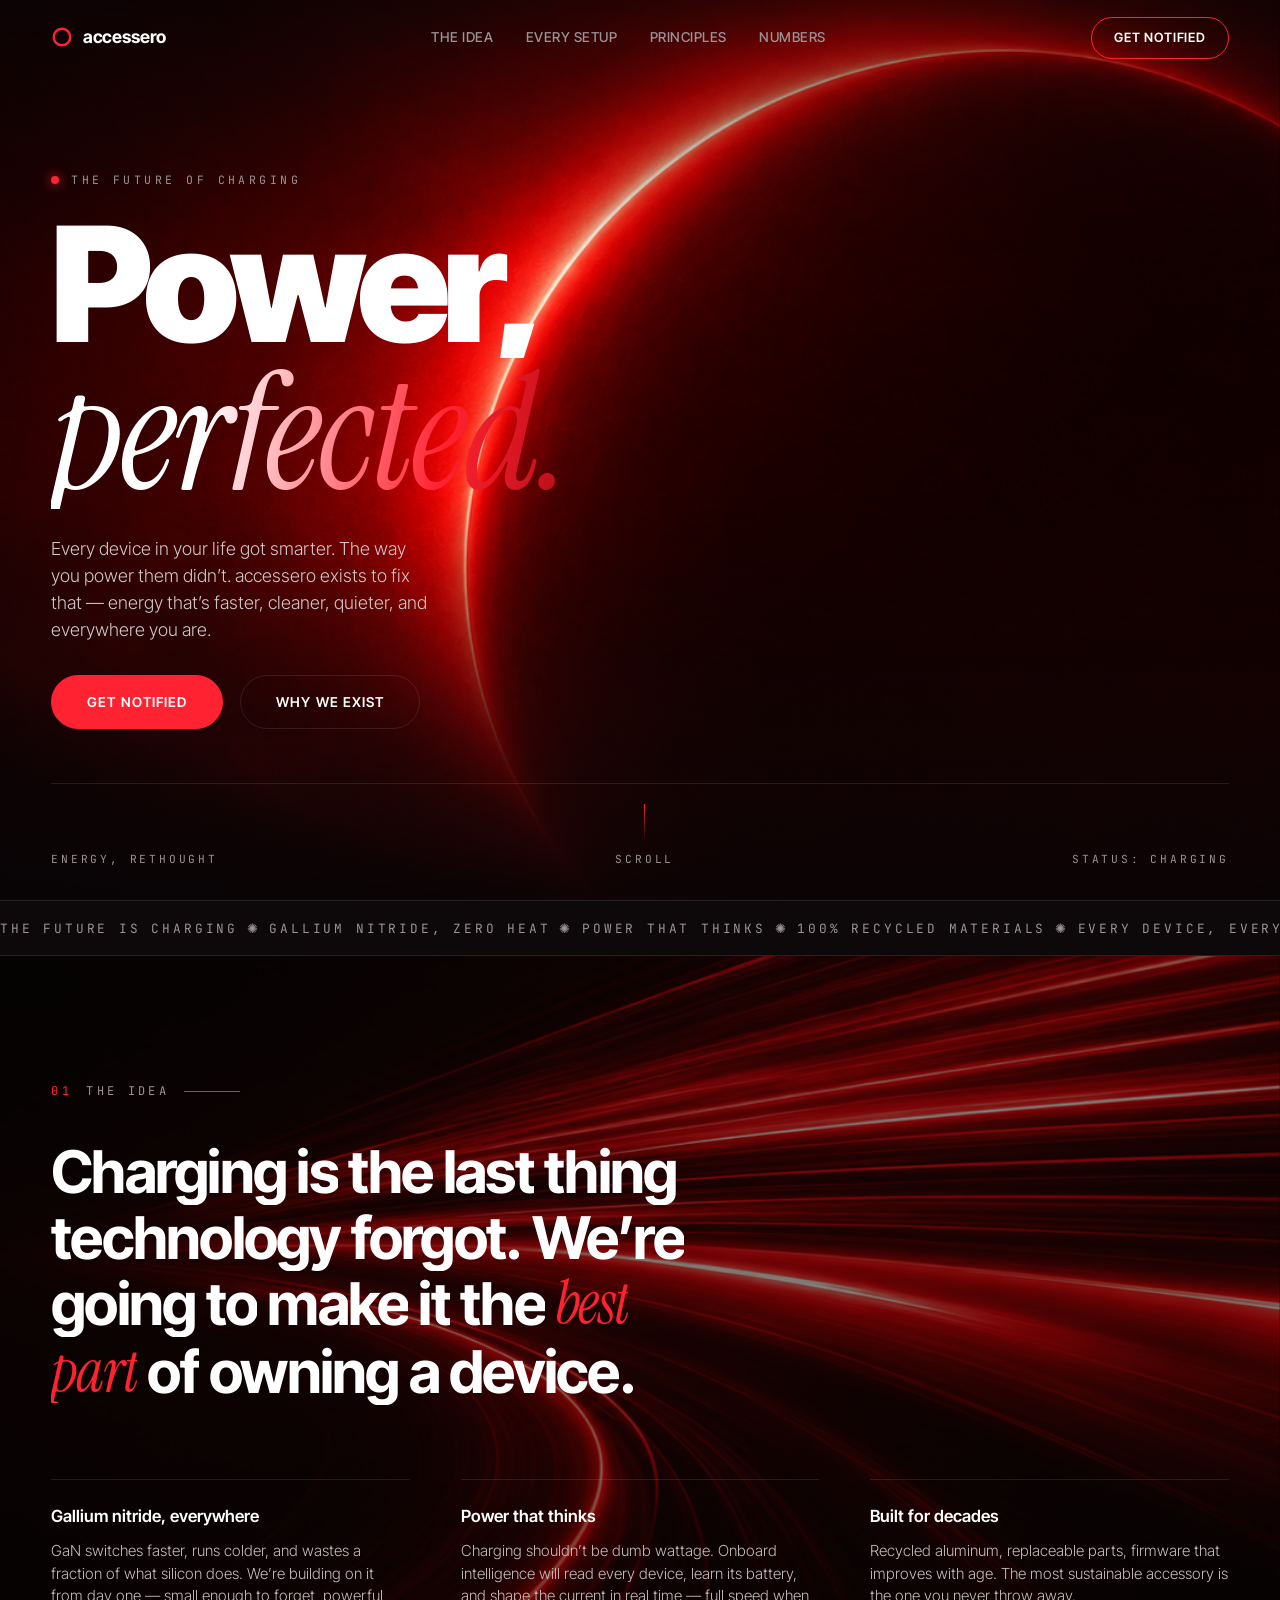
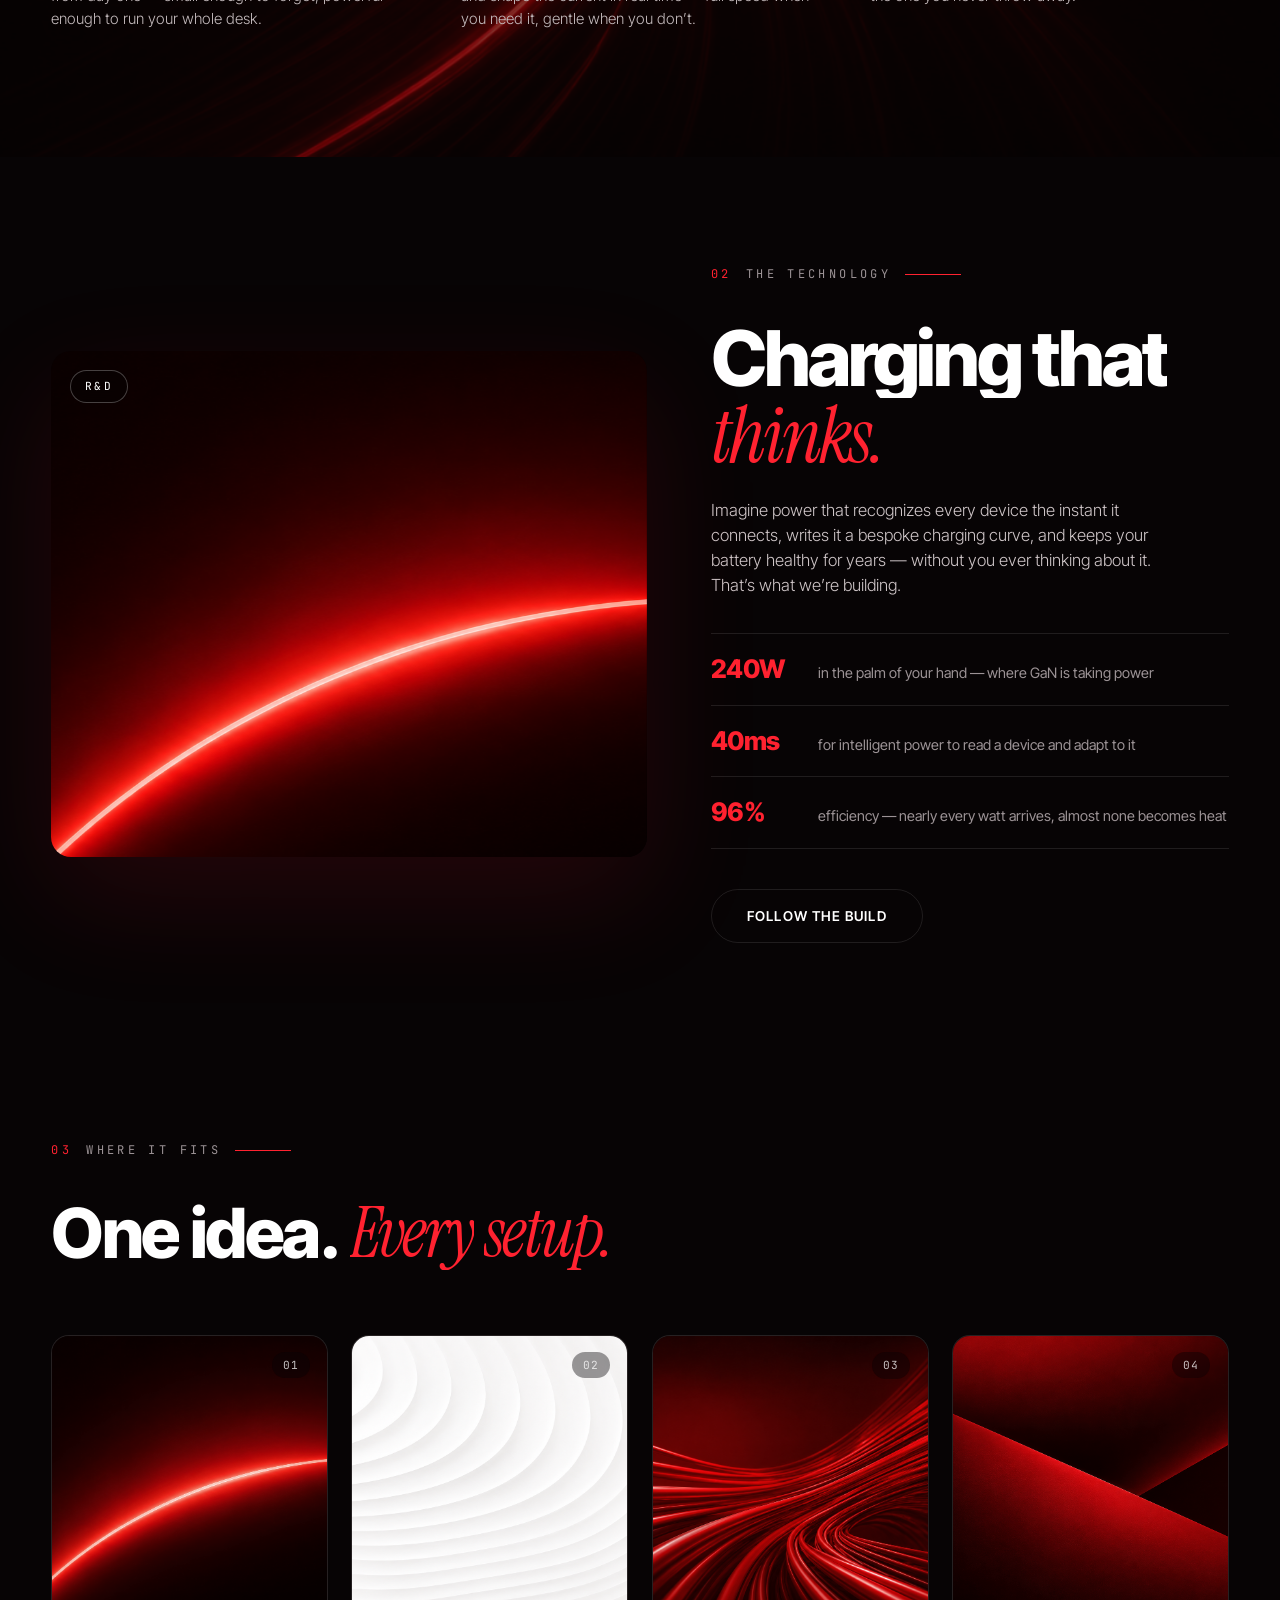
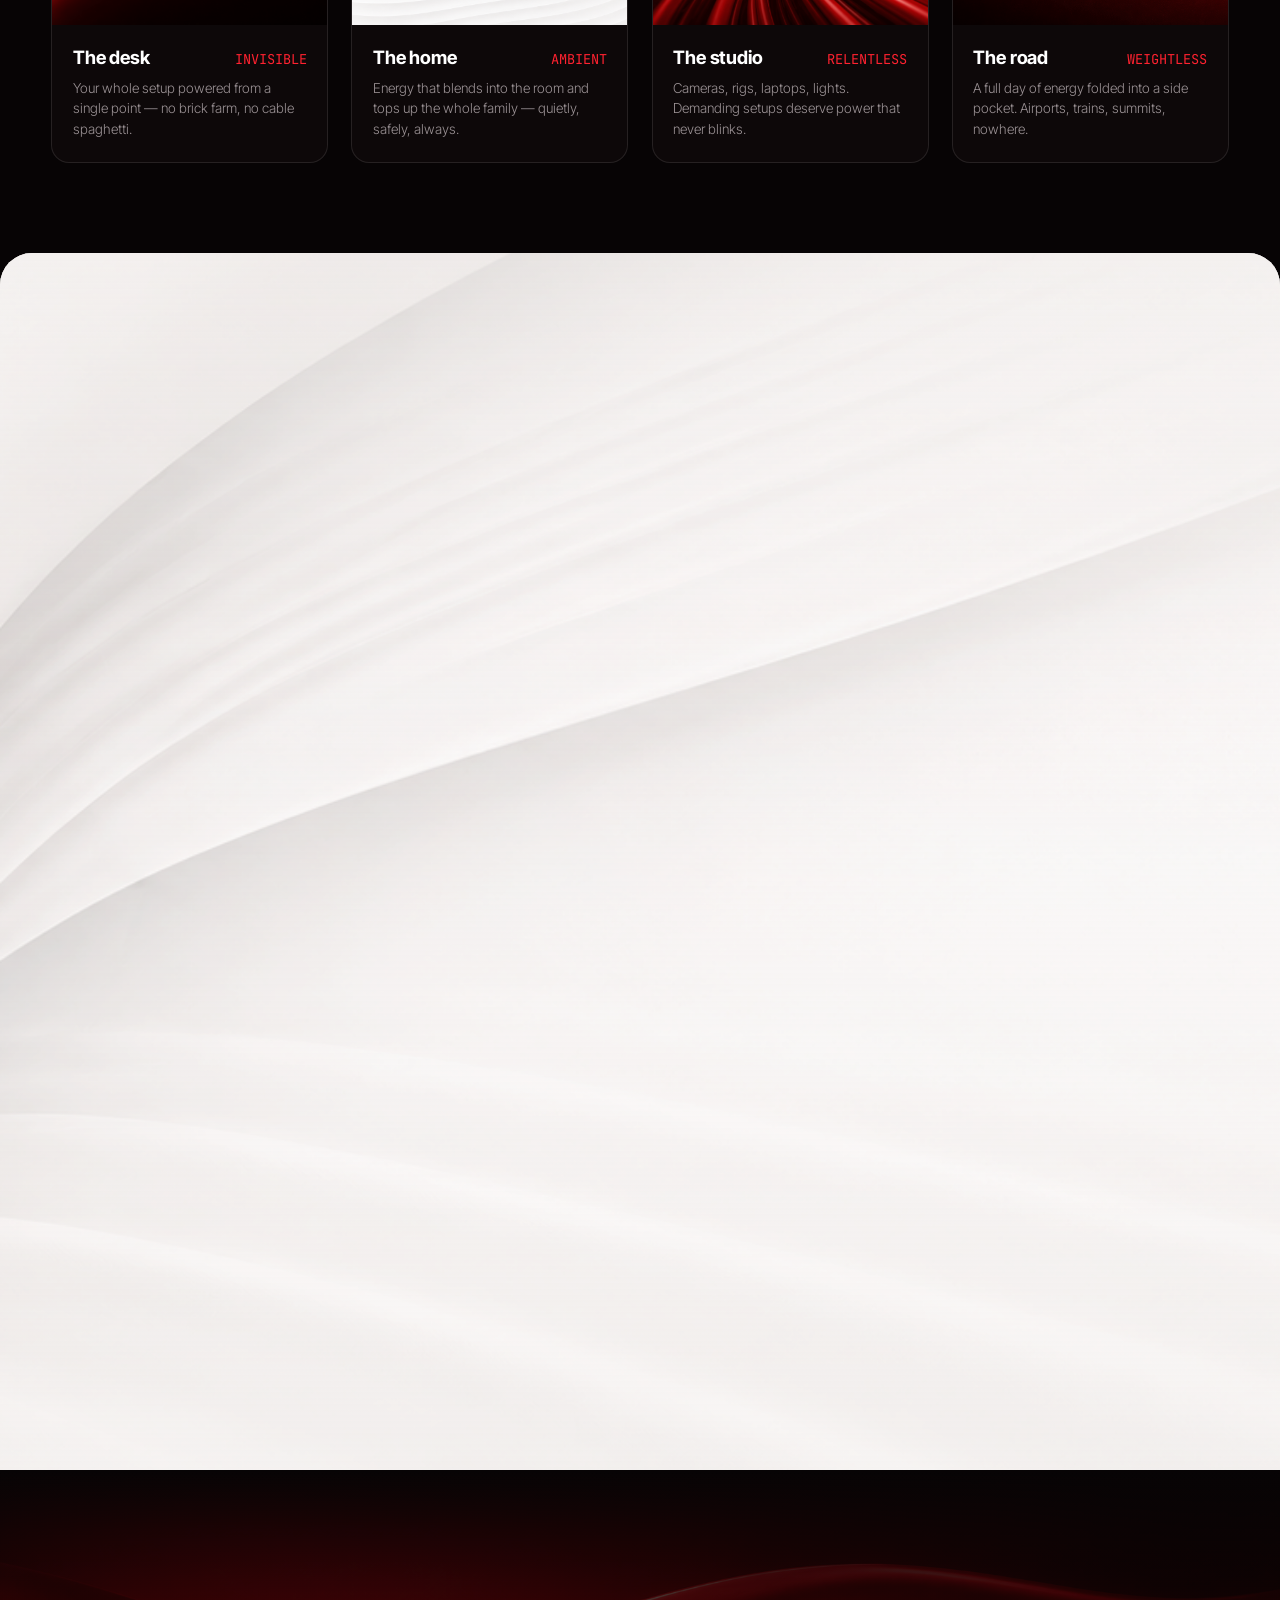
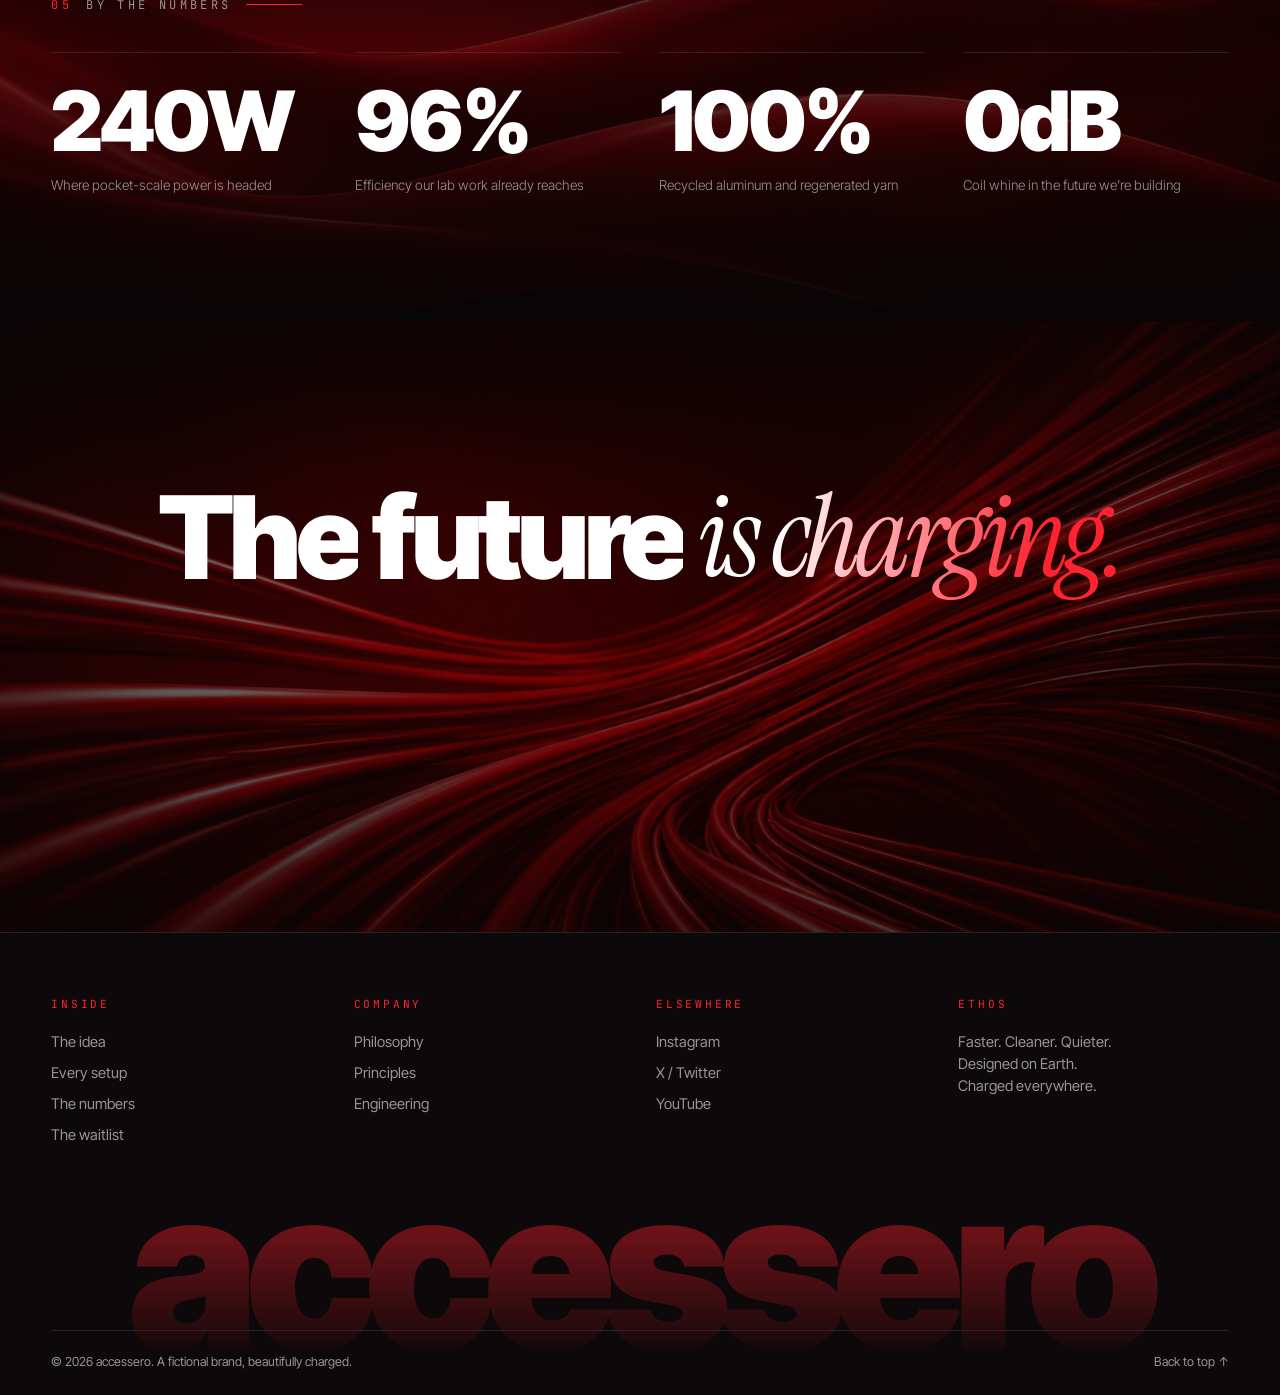
==== commit 0e14117a: "Reframe site around the future of charging, not unreleased products The narrative now sells an idea:" ====
--- a/index.html
+++ b/index.html
@@ -4,9 +4,9 @@
   <meta charset="UTF-8" />
   <meta name="viewport" content="width=device-width, initial-scale=1.0" />
   <title>accessero — Power, perfected.</title>
-  <meta name="description" content="Something is charging. accessero is building charging hardware with obsessive precision — first reveal soon. Join the waitlist." />
+  <meta name="description" content="accessero is building the future of charging — gallium nitride that runs cold, power that thinks, sustainable materials, and energy that fits every setup. Join the waitlist." />
   <meta property="og:title" content="accessero — Power, perfected." />
-  <meta property="og:description" content="Something is charging. First reveal soon." />
+  <meta property="og:description" content="The future of charging is coming. Be first to know." />
   <meta property="og:image" content="assets/eclipse.png" />
   <link rel="icon" href="data:image/svg+xml,%3Csvg xmlns='http://www.w3.org/2000/svg' viewBox='0 0 32 32'%3E%3Ccircle cx='16' cy='16' r='13' fill='none' stroke='%23ff2230' stroke-width='3.5'/%3E%3C/svg%3E" />
   <link rel="preconnect" href="https://fonts.googleapis.com" />
@@ -35,9 +35,9 @@
       <span>accessero</span>
     </a>
     <nav class="nav__links" aria-label="Primary">
-      <a href="#craft">Craft</a>
-      <a href="#products">Objects</a>
-      <a href="#design">Design</a>
+      <a href="#craft">The idea</a>
+      <a href="#products">Every setup</a>
+      <a href="#design">Principles</a>
       <a href="#specs">Numbers</a>
     </nav>
     <a class="nav__cta magnetic" href="#waitlist">
@@ -51,9 +51,9 @@
   <!-- ===== Mobile menu ===== -->
   <div class="menu" id="menu" aria-hidden="true">
     <nav class="menu__links" aria-label="Mobile">
-      <a href="#craft"><em>01</em>Craft</a>
-      <a href="#products"><em>02</em>Objects</a>
-      <a href="#design"><em>03</em>Design</a>
+      <a href="#craft"><em>01</em>The idea</a>
+      <a href="#products"><em>02</em>Every setup</a>
+      <a href="#design"><em>03</em>Principles</a>
       <a href="#specs"><em>04</em>Numbers</a>
       <a href="#waitlist"><em>05</em>Get notified</a>
     </nav>
@@ -71,15 +71,16 @@
 
       <div class="hero__content">
         <p class="hero__eyebrow" data-hero-line>
-          <span class="tick"></span>SOMETHING IS CHARGING
+          <span class="tick"></span>THE FUTURE OF CHARGING
         </p>
         <h1 class="hero__title" aria-label="Power, perfected.">
           <span class="hero__row"><span data-hero-word>Power,</span></span>
           <span class="hero__row hero__row--serif"><span data-hero-word><em>perfected.</em></span></span>
         </h1>
         <p class="hero__sub" data-hero-line>
-          We build charging hardware the way watchmakers build movements —
-          obsessively, invisibly, beautifully. You'll see it soon.
+          Every device in your life got smarter. The way you power them didn’t.
+          accessero exists to fix that — energy that’s faster, cleaner, quieter,
+          and everywhere you are.
         </p>
         <div class="hero__actions" data-hero-line>
           <a class="btn btn--solid magnetic" href="#waitlist"><span>Get notified</span></a>
@@ -88,7 +89,7 @@
       </div>
 
       <div class="hero__meta" data-hero-line>
-        <span>39.96°N&nbsp;—&nbsp;82.99°W</span>
+        <span>ENERGY,&nbsp;RETHOUGHT</span>
         <span class="hero__scroll" aria-hidden="true"><i></i>SCROLL</span>
         <span>STATUS:&nbsp;CHARGING</span>
       </div>
@@ -97,8 +98,8 @@
     <!-- ===== Marquee ===== -->
     <div class="marquee" aria-hidden="true">
       <div class="marquee__track" data-marquee>
-        <span>Something is charging&ensp;✺&ensp;No leaks. No logos.&ensp;✺&ensp;Four objects in the lab&ensp;✺&ensp;First reveal soon&ensp;✺&ensp;The waitlist sees it first&ensp;✺&ensp;</span>
-        <span>Something is charging&ensp;✺&ensp;No leaks. No logos.&ensp;✺&ensp;Four objects in the lab&ensp;✺&ensp;First reveal soon&ensp;✺&ensp;The waitlist sees it first&ensp;✺&ensp;</span>
+        <span>The future is charging&ensp;✺&ensp;Gallium nitride, zero heat&ensp;✺&ensp;Power that thinks&ensp;✺&ensp;100% recycled materials&ensp;✺&ensp;Every device, every setup&ensp;✺&ensp;</span>
+        <span>The future is charging&ensp;✺&ensp;Gallium nitride, zero heat&ensp;✺&ensp;Power that thinks&ensp;✺&ensp;100% recycled materials&ensp;✺&ensp;Every device, every setup&ensp;✺&ensp;</span>
       </div>
     </div>
 
@@ -108,23 +109,23 @@
         <img src="assets/speed-lighttrails.png" alt="" />
       </div>
       <div class="container">
-        <p class="kicker" data-reveal><span>01</span>THE CRAFT</p>
+        <p class="kicker" data-reveal><span>01</span>THE IDEA</p>
         <h2 class="craft__statement" data-split>
-          Most chargers are an afterthought. Ours are the <em>main event</em> —
-          machined, measured, and tuned until electricity itself feels designed.
+          Charging is the last thing technology forgot. We’re going to make it
+          the <em>best part</em> of owning a device.
         </h2>
         <div class="craft__cols">
           <div class="craft__col" data-reveal>
-            <h3>Gallium nitride core</h3>
-            <p>Half the size, twice the efficiency. Our fourth-generation GaN architecture moves 240 watts through a body smaller than a deck of cards.</p>
+            <h3>Gallium nitride, everywhere</h3>
+            <p>GaN switches faster, runs colder, and wastes a fraction of what silicon does. We’re building on it from day one — small enough to forget, powerful enough to run your whole desk.</p>
           </div>
           <div class="craft__col" data-reveal data-reveal-delay="1">
-            <h3>Thermal intelligence</h3>
-            <p>Sixteen onboard sensors sample temperature 1,000 times a second, shaping the current curve so your devices charge fast — and stay cold.</p>
+            <h3>Power that thinks</h3>
+            <p>Charging shouldn’t be dumb wattage. Onboard intelligence will read every device, learn its battery, and shape the current in real time — full speed when you need it, gentle when you don’t.</p>
           </div>
           <div class="craft__col" data-reveal data-reveal-delay="2">
             <h3>Built for decades</h3>
-            <p>Unibody aluminum, replaceable cabling, firmware updates for life. We design products you keep, not products you replace.</p>
+            <p>Recycled aluminum, replaceable parts, firmware that improves with age. The most sustainable accessory is the one you never throw away.</p>
           </div>
         </div>
       </div>
@@ -134,63 +135,63 @@
     <section class="feature">
       <figure class="feature__media" data-reveal>
         <div class="feature__img" data-parallax-img="0.16">
-          <img src="assets/light-arc.png" alt="A thin arc of red light over a dark curved surface — a glimpse of an unreleased accessero object" loading="lazy" />
-        </div>
-        <figcaption class="feature__badge" data-reveal data-reveal-delay="2">A·01</figcaption>
+          <img src="assets/light-arc.png" alt="A thin arc of red light cresting a dark curve — energy made visible" loading="lazy" />
+        </div>
+        <figcaption class="feature__badge" data-reveal data-reveal-delay="2">R&amp;D</figcaption>
       </figure>
       <div class="feature__copy">
-        <p class="kicker" data-reveal><span>02</span>FIRST LOOK</p>
-        <h2 class="feature__title" data-split>Object <em>A·01</em></h2>
+        <p class="kicker" data-reveal><span>02</span>THE TECHNOLOGY</p>
+        <h2 class="feature__title" data-split>Charging that <em>thinks.</em></h2>
         <p class="feature__lede" data-reveal>
-          We could tell you what it is. We'd rather let the lab numbers talk —
-          and show you the rest when it's ready. This is the only photo we're
-          allowed to publish.
+          Imagine power that recognizes every device the instant it connects,
+          writes it a bespoke charging curve, and keeps your battery healthy for
+          years — without you ever thinking about it. That’s what we’re building.
         </p>
         <ul class="feature__list">
-          <li data-reveal><b>240W</b><span>moved through something smaller than you'd believe</span></li>
-          <li data-reveal data-reveal-delay="1"><b>40ms</b><span>to recognize whatever you plug into it</span></li>
-          <li data-reveal data-reveal-delay="2"><b>96%</b><span>of every watt arrives. The rest isn't heat for long.</span></li>
+          <li data-reveal><b>240W</b><span>in the palm of your hand — where GaN is taking power</span></li>
+          <li data-reveal data-reveal-delay="1"><b>40ms</b><span>for intelligent power to read a device and adapt to it</span></li>
+          <li data-reveal data-reveal-delay="2"><b>96%</b><span>efficiency — nearly every watt arrives, almost none becomes heat</span></li>
         </ul>
-        <a class="btn btn--ghost magnetic" href="#waitlist" data-reveal><span>See it first</span></a>
+        <a class="btn btn--ghost magnetic" href="#waitlist" data-reveal><span>Follow the build</span></a>
       </div>
     </section>
 
     <!-- ===== Products ===== -->
     <section class="products" id="products">
       <div class="container">
-        <p class="kicker" data-reveal><span>03</span>IN THE LAB</p>
-        <h2 class="products__title" data-split>Four objects. <em>No names.</em> Not yet.</h2>
+        <p class="kicker" data-reveal><span>03</span>WHERE IT FITS</p>
+        <h2 class="products__title" data-split>One idea. <em>Every setup.</em></h2>
       </div>
       <div class="products__grid container">
         <article class="card" data-reveal data-tilt>
-          <div class="card__media"><img src="assets/light-arc.png" alt="Unreleased accessero object 01 — an arc of red light in darkness" loading="lazy" /></div>
+          <div class="card__media"><img src="assets/light-arc.png" alt="An arc of red light in darkness — the desk of the future" loading="lazy" /></div>
           <div class="card__body">
-            <header><h3>Object 01</h3><span class="card__price">IN LAB</span></header>
-            <p>It replaces everything on your desk.</p>
+            <header><h3>The desk</h3><span class="card__price">INVISIBLE</span></header>
+            <p>Your whole setup powered from a single point — no brick farm, no cable spaghetti.</p>
           </div>
           <span class="card__index">01</span>
         </article>
         <article class="card" data-reveal data-reveal-delay="1" data-tilt>
-          <div class="card__media"><img src="assets/concentric-waves.png" alt="Unreleased accessero object 02 — concentric machined ripples" loading="lazy" /></div>
+          <div class="card__media"><img src="assets/concentric-waves.png" alt="Concentric white ripples — calm, ambient energy at home" loading="lazy" /></div>
           <div class="card__body">
-            <header><h3>Object 02</h3><span class="card__price">TESTING</span></header>
-            <p>You’ll feel it click from across the room.</p>
+            <header><h3>The home</h3><span class="card__price">AMBIENT</span></header>
+            <p>Energy that blends into the room and tops up the whole family — quietly, safely, always.</p>
           </div>
           <span class="card__index">02</span>
         </article>
         <article class="card" data-reveal data-reveal-delay="2" data-tilt>
-          <div class="card__media"><img src="assets/cable-trails.png" alt="Unreleased accessero object 03 — woven trails of red light" loading="lazy" /></div>
+          <div class="card__media"><img src="assets/cable-trails.png" alt="Woven trails of red light — power for demanding creative rigs" loading="lazy" /></div>
           <div class="card__body">
-            <header><h3>Object 03</h3><span class="card__price">PROTO 14</span></header>
-            <p>Two meters of beautiful overkill.</p>
+            <header><h3>The studio</h3><span class="card__price">RELENTLESS</span></header>
+            <p>Cameras, rigs, laptops, lights. Demanding setups deserve power that never blinks.</p>
           </div>
           <span class="card__index">03</span>
         </article>
         <article class="card" data-reveal data-reveal-delay="3" data-tilt>
-          <div class="card__media"><img src="assets/geometric-fold.png" alt="Unreleased accessero object 04 — sharp folded geometry in red" loading="lazy" /></div>
+          <div class="card__media"><img src="assets/geometric-fold.png" alt="Sharp folded red geometry — a full day of energy, packed flat" loading="lazy" /></div>
           <div class="card__body">
-            <header><h3>Object 04</h3><span class="card__price">SEALED</span></header>
-            <p>A full day of power, folded flat.</p>
+            <header><h3>The road</h3><span class="card__price">WEIGHTLESS</span></header>
+            <p>A full day of energy folded into a side pocket. Airports, trains, summits, nowhere.</p>
           </div>
           <span class="card__index">04</span>
         </article>
@@ -203,25 +204,26 @@
         <img src="assets/fabric-wave.png" alt="" loading="lazy" />
       </div>
       <div class="container design__inner">
-        <p class="kicker kicker--dark" data-reveal><span>04</span>THE DESIGN</p>
-        <h2 class="design__title" data-split>Loud performance. <em>Quiet objects.</em></h2>
+        <p class="kicker kicker--dark" data-reveal><span>04</span>THE PRINCIPLES</p>
+        <h2 class="design__title" data-split>Built clean. <em>Built to last.</em></h2>
         <p class="design__lede" data-reveal>
-          Everything we ship is finished in two materials — bead-blasted aluminum and
-          recycled technical weave — so the whole line disappears into your desk,
-          your bag, your life.
+          The future we’re building runs on recycled aluminum and regenerated
+          technical weave, ships carbon-neutral, and is designed to be repaired,
+          updated, and kept — because the most sustainable hardware is the kind
+          you never replace.
         </p>
         <div class="design__panels">
           <figure class="design__panel" data-reveal>
             <div class="design__panel-img" data-parallax-img="0.12">
               <img src="assets/concentric-waves.png" alt="Concentric machined ripples — a surface study from the accessero lab" loading="lazy" />
             </div>
-            <figcaption>Surface study 07 — machined ripple, 0.2&nbsp;mm relief</figcaption>
+            <figcaption>Surface study 07 — recycled aluminum, machined ripple</figcaption>
           </figure>
           <figure class="design__panel design__panel--tall" data-reveal data-reveal-delay="1">
             <div class="design__panel-img" data-parallax-img="0.18">
               <img src="assets/fabric-wave.png" alt="Soft folds of the recycled technical weave" loading="lazy" />
             </div>
-            <figcaption>Material study 03 — 100% recycled technical weave</figcaption>
+            <figcaption>Material study 03 — 100% regenerated technical weave</figcaption>
           </figure>
         </div>
       </div>
@@ -237,19 +239,19 @@
         <div class="specs__grid">
           <div class="spec" data-reveal>
             <span class="spec__num"><b data-count="240">0</b>W</span>
-            <span class="spec__label">Peak output, measured in our lab</span>
+            <span class="spec__label">Where pocket-scale power is headed</span>
           </div>
           <div class="spec" data-reveal data-reveal-delay="1">
             <span class="spec__num"><b data-count="96">0</b>%</span>
-            <span class="spec__label">Energy conversion efficiency</span>
+            <span class="spec__label">Efficiency our lab work already reaches</span>
           </div>
           <div class="spec" data-reveal data-reveal-delay="2">
-            <span class="spec__num"><b data-count="16">0</b></span>
-            <span class="spec__label">Thermal sensors per device</span>
+            <span class="spec__num"><b data-count="100">0</b>%</span>
+            <span class="spec__label">Recycled aluminum and regenerated yarn</span>
           </div>
           <div class="spec" data-reveal data-reveal-delay="3">
             <span class="spec__num"><b data-count="0">0</b>dB</span>
-            <span class="spec__label">Coil whine. Ever.</span>
+            <span class="spec__label">Coil whine in the future we’re building</span>
           </div>
         </div>
       </div>
@@ -261,8 +263,8 @@
         <img src="assets/cable-trails.png" alt="" loading="lazy" />
       </div>
       <div class="container cta__inner">
-        <h2 class="cta__title" data-split>Be first <em>to know.</em></h2>
-        <p class="cta__sub" data-reveal>The reveal is coming. The waitlist sees everything before anyone else.</p>
+        <h2 class="cta__title" data-split>The future <em>is charging.</em></h2>
+        <p class="cta__sub" data-reveal>Watch it arrive. The waitlist sees everything before anyone else.</p>
         <form class="cta__form" data-reveal onsubmit="return false">
           <label class="sr-only" for="email">Email address</label>
           <input id="email" type="email" placeholder="you@example.com" required />
@@ -279,15 +281,15 @@
     <div class="container footer__top">
       <div class="footer__col">
         <h4>Inside</h4>
-        <a href="#craft">The craft</a>
-        <a href="#products">The objects</a>
+        <a href="#craft">The idea</a>
+        <a href="#products">Every setup</a>
         <a href="#specs">The numbers</a>
         <a href="#waitlist">The waitlist</a>
       </div>
       <div class="footer__col">
         <h4>Company</h4>
         <a href="#craft">Philosophy</a>
-        <a href="#design">Design</a>
+        <a href="#design">Principles</a>
         <a href="#specs">Engineering</a>
       </div>
       <div class="footer__col">
@@ -297,8 +299,8 @@
         <a href="#top">YouTube</a>
       </div>
       <div class="footer__col footer__col--note">
-        <h4>HQ</h4>
-        <p>Columbus, Ohio<br />Designed on Earth.<br />Charged everywhere.</p>
+        <h4>Ethos</h4>
+        <p>Faster. Cleaner. Quieter.<br />Designed on Earth.<br />Charged everywhere.</p>
       </div>
     </div>
     <div class="footer__wordmark" aria-hidden="true" data-parallax-img="0.06">accessero</div>
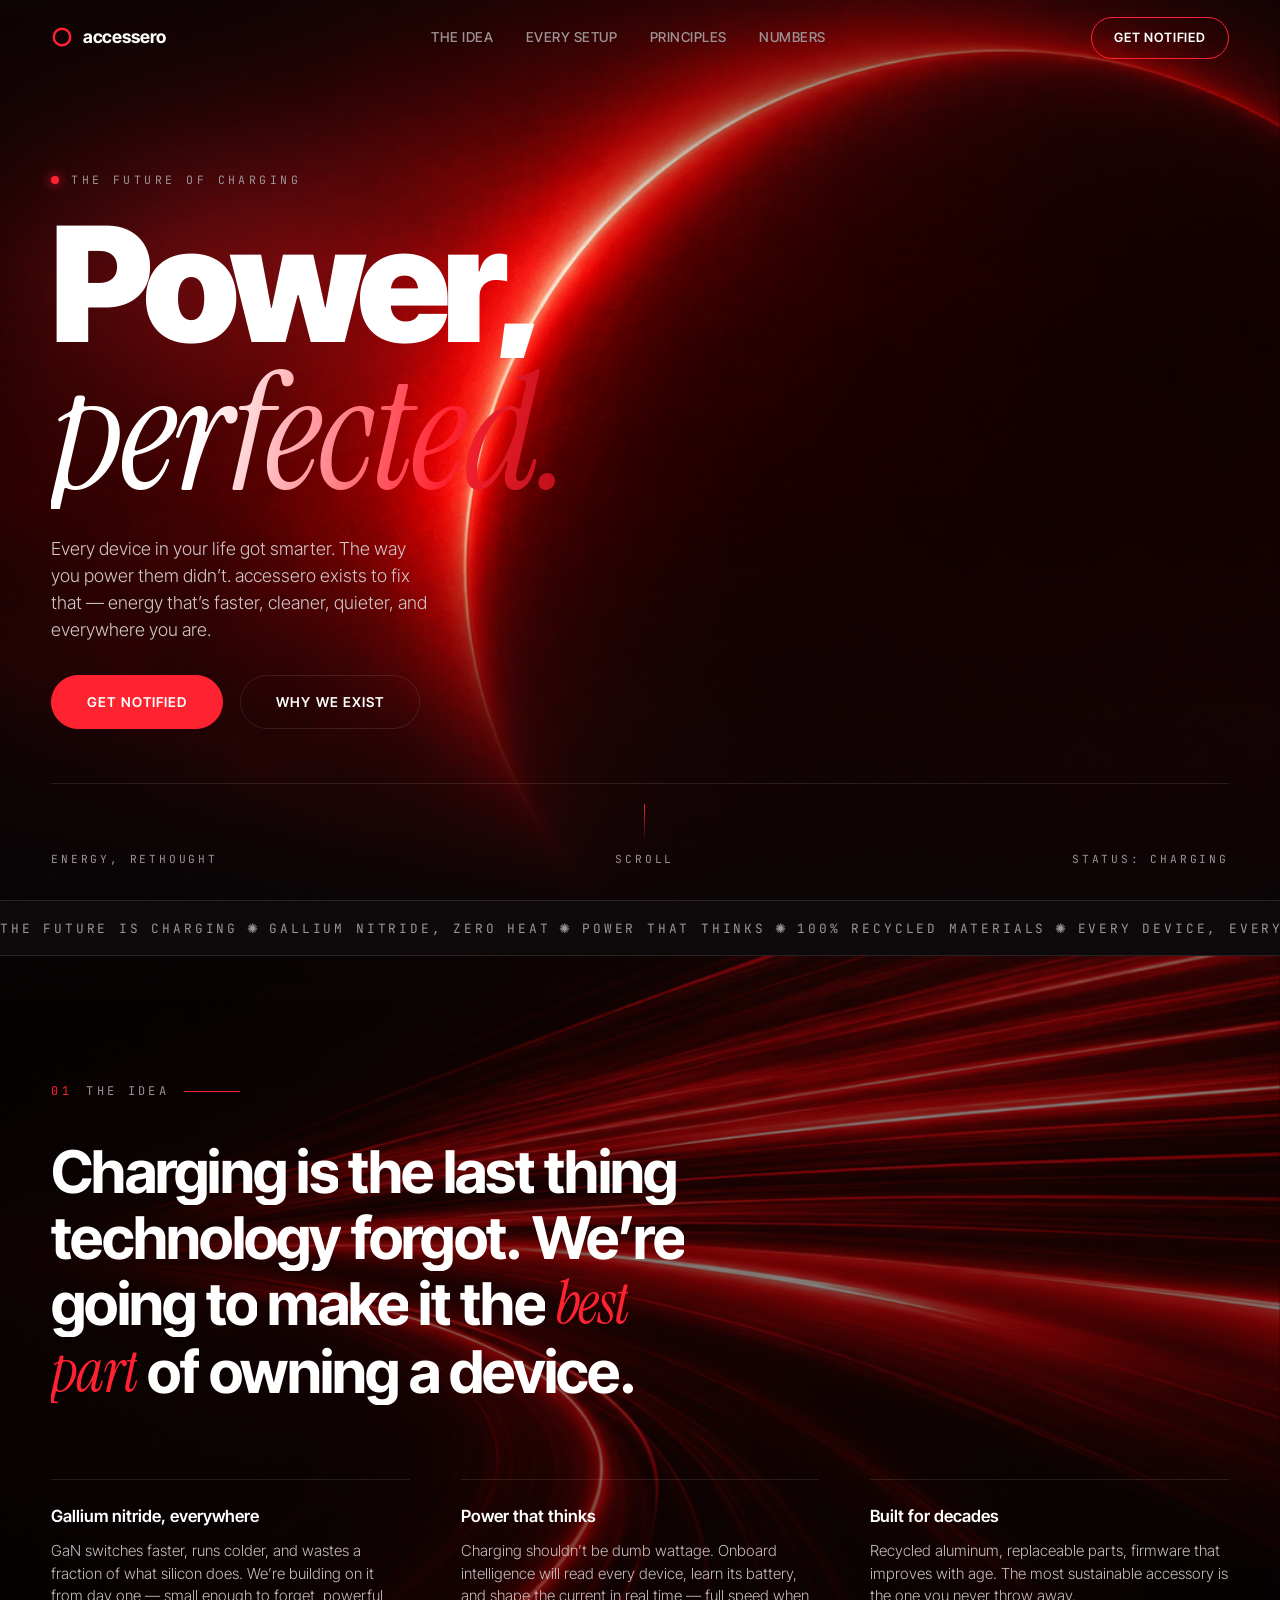
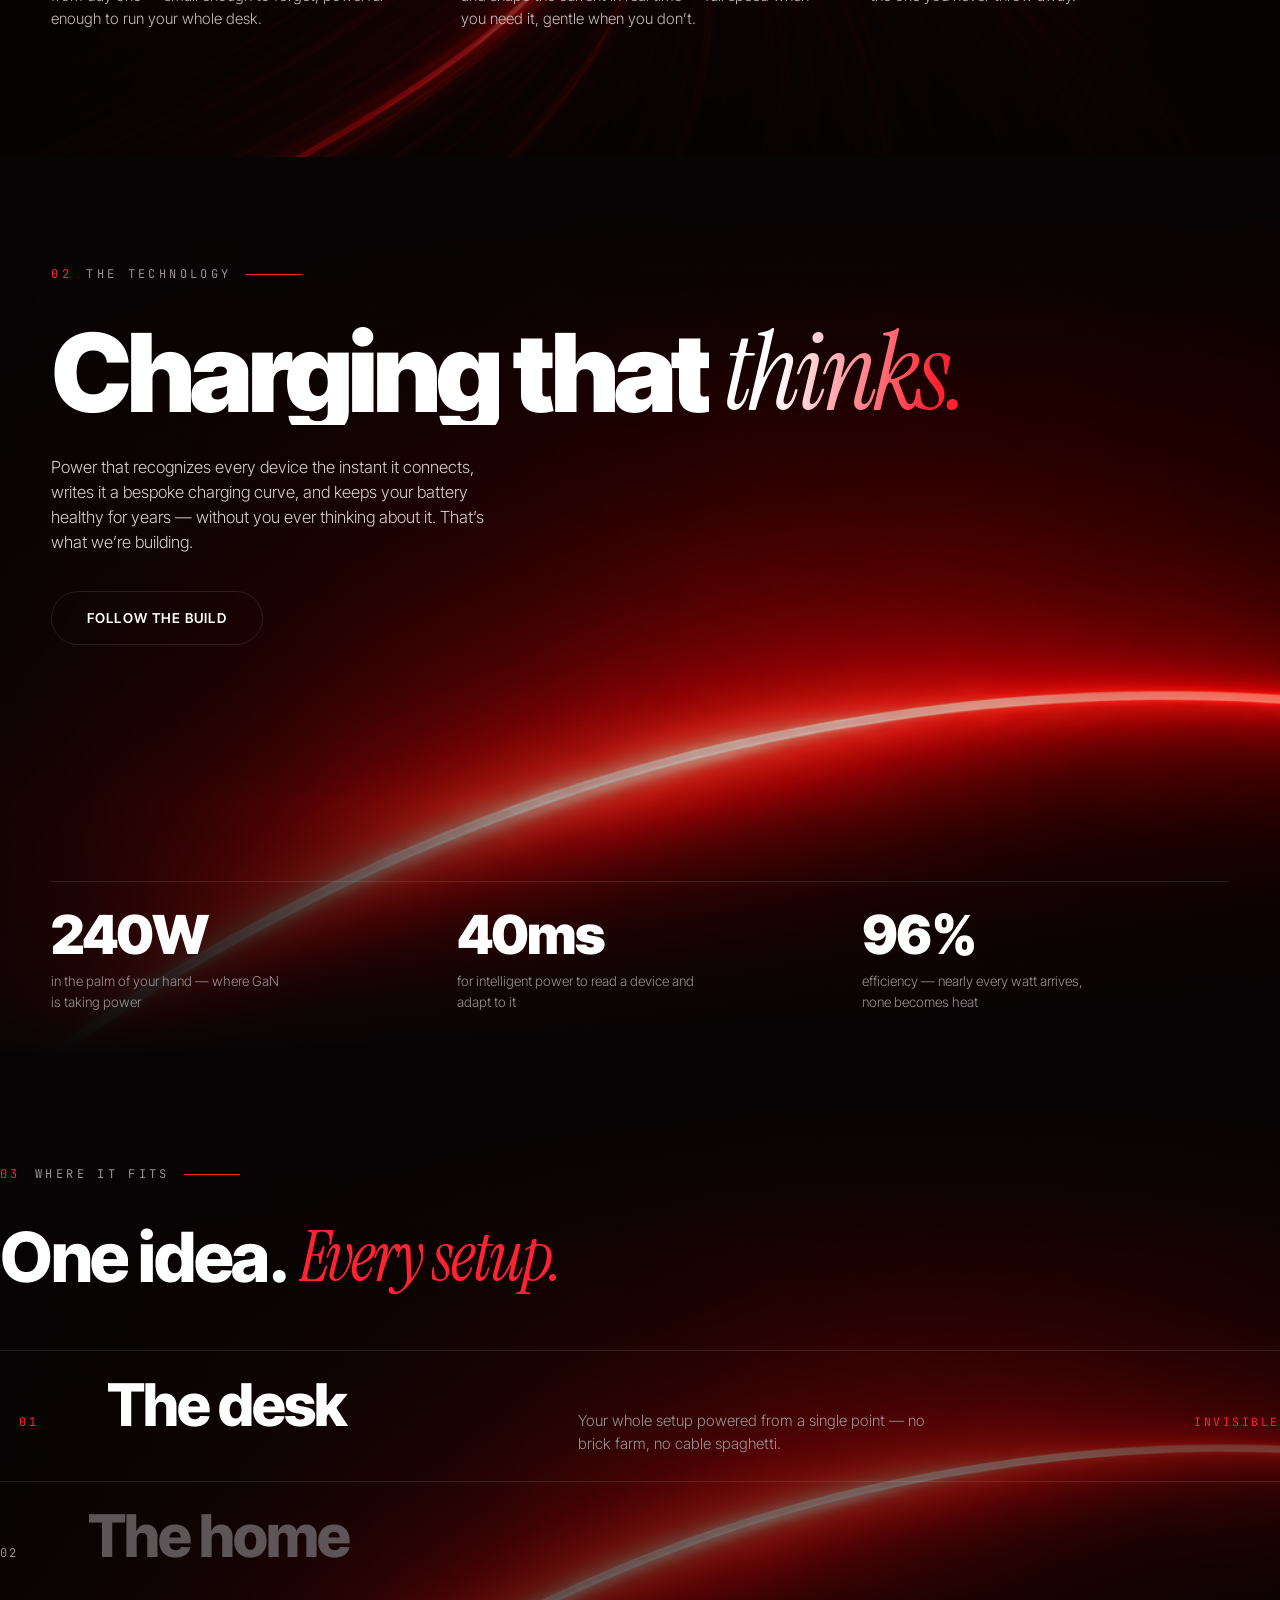
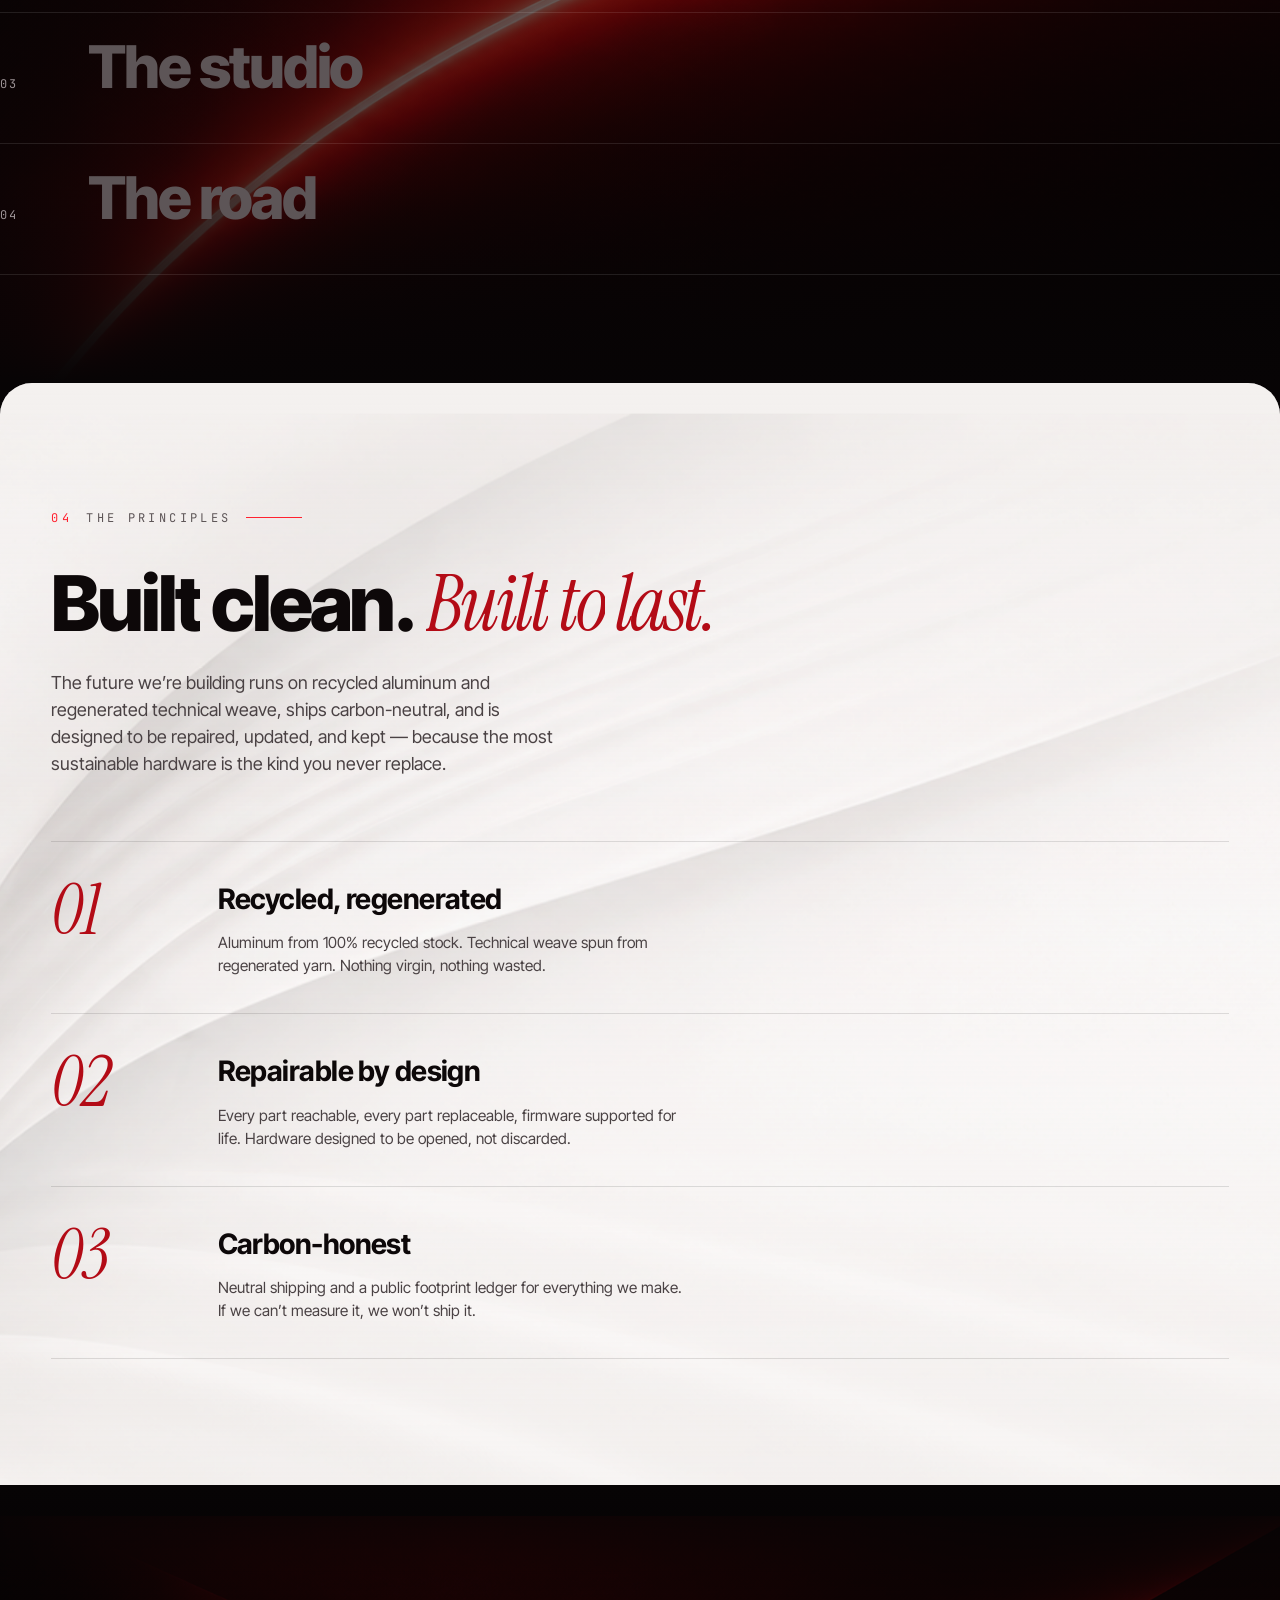
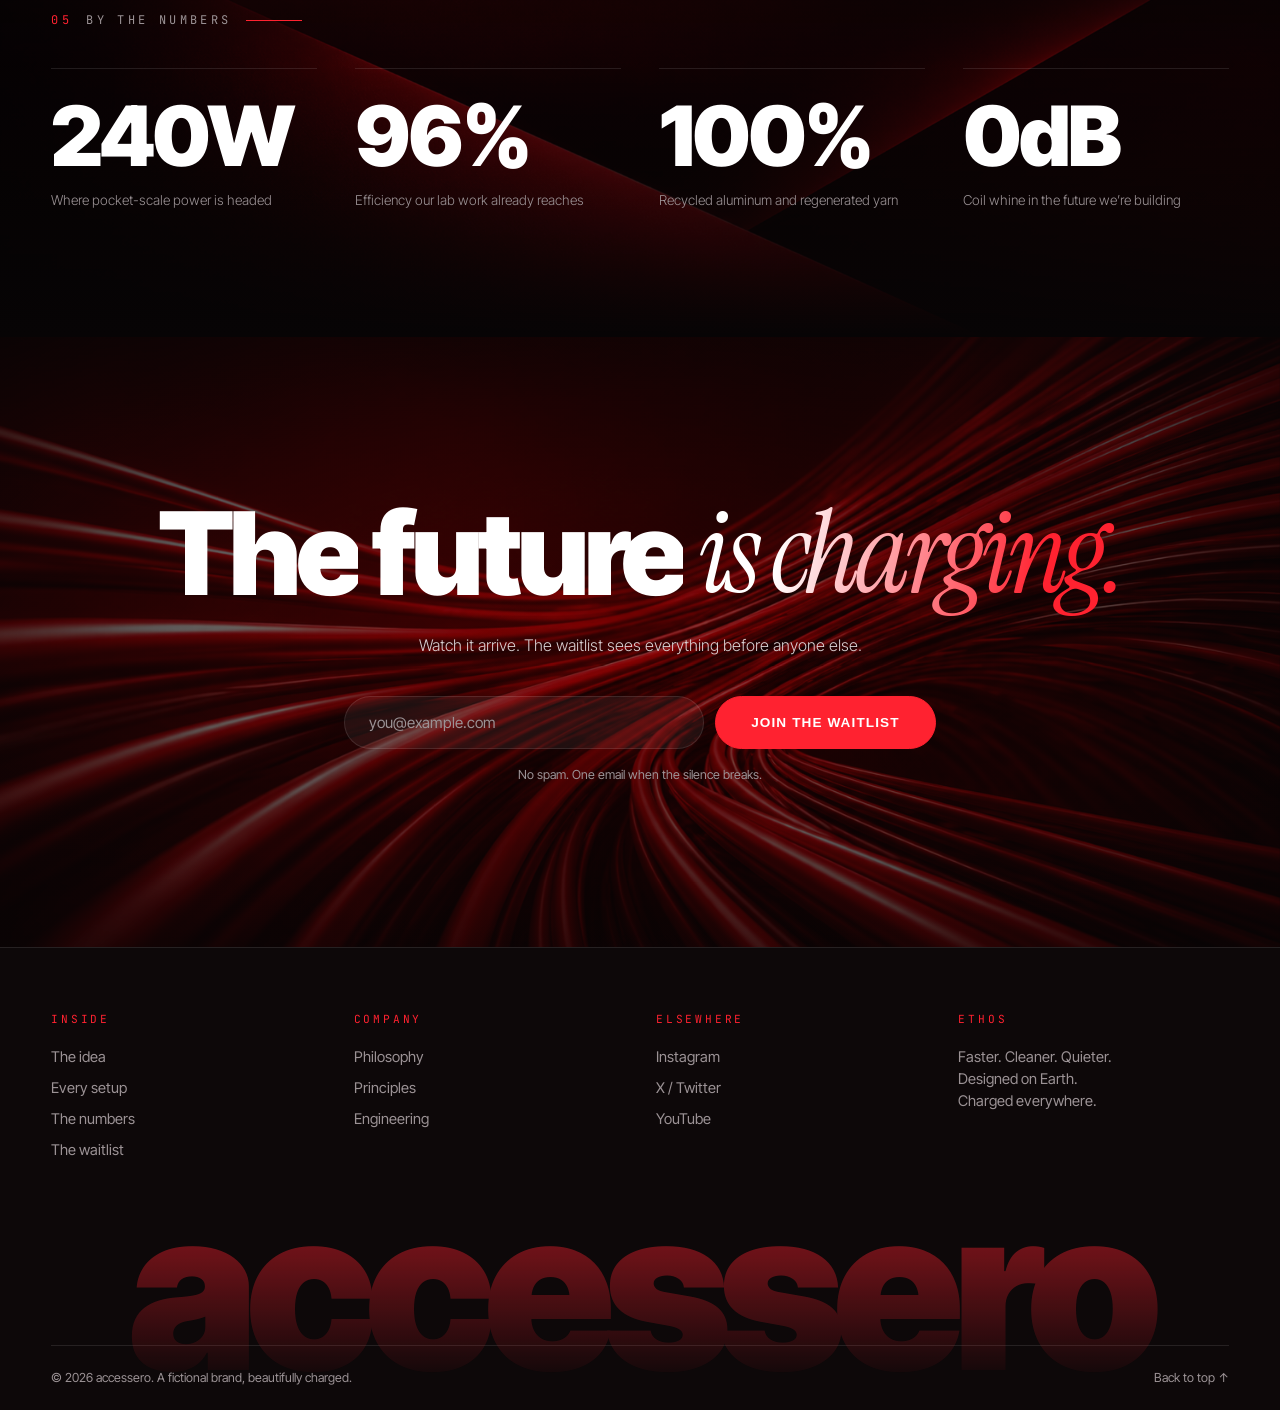
==== commit 6c5cebec: "Use assets as full-bleed backdrops only; deepen cinematic treatment Framed imagery implied specific " ====
--- a/index.html
+++ b/index.html
@@ -27,6 +27,9 @@
 
   <!-- ===== Progress ===== -->
   <div class="progress" aria-hidden="true"><i id="progressBar"></i></div>
+
+  <!-- ===== Film grain ===== -->
+  <div class="grain" aria-hidden="true"></div>
 
   <!-- ===== Nav ===== -->
   <header class="nav" id="nav">
@@ -67,6 +70,7 @@
       <div class="hero__media" data-parallax="-0.18">
         <img src="assets/eclipse.png" alt="" aria-hidden="true" />
       </div>
+      <div class="hero__leak" aria-hidden="true"></div>
       <div class="hero__vignette" aria-hidden="true"></div>
 
       <div class="hero__content">
@@ -131,70 +135,76 @@
       </div>
     </section>
 
-    <!-- ===== Feature: Arc ===== -->
-    <section class="feature">
-      <figure class="feature__media" data-reveal>
-        <div class="feature__img" data-parallax-img="0.16">
-          <img src="assets/light-arc.png" alt="A thin arc of red light cresting a dark curve — energy made visible" loading="lazy" />
-        </div>
-        <figcaption class="feature__badge" data-reveal data-reveal-delay="2">R&amp;D</figcaption>
-      </figure>
-      <div class="feature__copy">
+    <!-- ===== Technology (full-bleed act) ===== -->
+    <section class="tech" id="tech">
+      <div class="tech__bg" data-parallax="-0.1" aria-hidden="true">
+        <img src="assets/light-arc.png" alt="" loading="lazy" />
+      </div>
+      <div class="tech__scrim" aria-hidden="true"></div>
+      <div class="container tech__inner">
         <p class="kicker" data-reveal><span>02</span>THE TECHNOLOGY</p>
-        <h2 class="feature__title" data-split>Charging that <em>thinks.</em></h2>
-        <p class="feature__lede" data-reveal>
-          Imagine power that recognizes every device the instant it connects,
-          writes it a bespoke charging curve, and keeps your battery healthy for
-          years — without you ever thinking about it. That’s what we’re building.
+        <h2 class="tech__title" data-split>Charging that <em>thinks.</em></h2>
+        <p class="tech__lede" data-reveal>
+          Power that recognizes every device the instant it connects, writes it
+          a bespoke charging curve, and keeps your battery healthy for years —
+          without you ever thinking about it. That’s what we’re building.
         </p>
-        <ul class="feature__list">
-          <li data-reveal><b>240W</b><span>in the palm of your hand — where GaN is taking power</span></li>
-          <li data-reveal data-reveal-delay="1"><b>40ms</b><span>for intelligent power to read a device and adapt to it</span></li>
-          <li data-reveal data-reveal-delay="2"><b>96%</b><span>efficiency — nearly every watt arrives, almost none becomes heat</span></li>
+        <a class="btn btn--ghost magnetic" href="#waitlist" data-reveal><span>Follow the build</span></a>
+      </div>
+      <div class="container tech__stats" data-reveal>
+        <div class="tech__stat">
+          <b><i data-count="240">0</i>W</b>
+          <span>in the palm of your hand — where GaN is taking power</span>
+        </div>
+        <div class="tech__stat">
+          <b><i data-count="40">0</i>ms</b>
+          <span>for intelligent power to read a device and adapt to it</span>
+        </div>
+        <div class="tech__stat">
+          <b><i data-count="96">0</i>%</b>
+          <span>efficiency — nearly every watt arrives, none becomes heat</span>
+        </div>
+      </div>
+    </section>
+
+    <!-- ===== Scenes (hover/scroll switches the backdrop) ===== -->
+    <section class="scenes" id="products">
+      <div class="scenes__bgs" aria-hidden="true">
+        <img class="is-active" data-scene-bg="desk" src="assets/light-arc.png" alt="" loading="lazy" />
+        <img data-scene-bg="home" src="assets/flowing-surface.png" alt="" loading="lazy" />
+        <img data-scene-bg="studio" src="assets/cable-trails.png" alt="" loading="lazy" />
+        <img data-scene-bg="road" src="assets/speed-lighttrails.png" alt="" loading="lazy" />
+      </div>
+      <div class="scenes__scrim" aria-hidden="true"></div>
+      <div class="container scenes__inner">
+        <p class="kicker" data-reveal><span>03</span>WHERE IT FITS</p>
+        <h2 class="scenes__title" data-split>One idea. <em>Every setup.</em></h2>
+        <ul class="scenes__list">
+          <li class="scene is-active" data-scene="desk" tabindex="0" data-reveal>
+            <span class="scene__idx">01</span>
+            <h3 class="scene__name">The desk</h3>
+            <p class="scene__line">Your whole setup powered from a single point — no brick farm, no cable spaghetti.</p>
+            <span class="scene__tag">INVISIBLE</span>
+          </li>
+          <li class="scene" data-scene="home" tabindex="0" data-reveal data-reveal-delay="1">
+            <span class="scene__idx">02</span>
+            <h3 class="scene__name">The home</h3>
+            <p class="scene__line">Energy that blends into the room and tops up the whole family — quietly, safely, always.</p>
+            <span class="scene__tag">AMBIENT</span>
+          </li>
+          <li class="scene" data-scene="studio" tabindex="0" data-reveal data-reveal-delay="2">
+            <span class="scene__idx">03</span>
+            <h3 class="scene__name">The studio</h3>
+            <p class="scene__line">Cameras, rigs, laptops, lights. Demanding setups deserve power that never blinks.</p>
+            <span class="scene__tag">RELENTLESS</span>
+          </li>
+          <li class="scene" data-scene="road" tabindex="0" data-reveal data-reveal-delay="3">
+            <span class="scene__idx">04</span>
+            <h3 class="scene__name">The road</h3>
+            <p class="scene__line">A full day of energy folded into a side pocket. Airports, trains, summits, nowhere.</p>
+            <span class="scene__tag">WEIGHTLESS</span>
+          </li>
         </ul>
-        <a class="btn btn--ghost magnetic" href="#waitlist" data-reveal><span>Follow the build</span></a>
-      </div>
-    </section>
-
-    <!-- ===== Products ===== -->
-    <section class="products" id="products">
-      <div class="container">
-        <p class="kicker" data-reveal><span>03</span>WHERE IT FITS</p>
-        <h2 class="products__title" data-split>One idea. <em>Every setup.</em></h2>
-      </div>
-      <div class="products__grid container">
-        <article class="card" data-reveal data-tilt>
-          <div class="card__media"><img src="assets/light-arc.png" alt="An arc of red light in darkness — the desk of the future" loading="lazy" /></div>
-          <div class="card__body">
-            <header><h3>The desk</h3><span class="card__price">INVISIBLE</span></header>
-            <p>Your whole setup powered from a single point — no brick farm, no cable spaghetti.</p>
-          </div>
-          <span class="card__index">01</span>
-        </article>
-        <article class="card" data-reveal data-reveal-delay="1" data-tilt>
-          <div class="card__media"><img src="assets/concentric-waves.png" alt="Concentric white ripples — calm, ambient energy at home" loading="lazy" /></div>
-          <div class="card__body">
-            <header><h3>The home</h3><span class="card__price">AMBIENT</span></header>
-            <p>Energy that blends into the room and tops up the whole family — quietly, safely, always.</p>
-          </div>
-          <span class="card__index">02</span>
-        </article>
-        <article class="card" data-reveal data-reveal-delay="2" data-tilt>
-          <div class="card__media"><img src="assets/cable-trails.png" alt="Woven trails of red light — power for demanding creative rigs" loading="lazy" /></div>
-          <div class="card__body">
-            <header><h3>The studio</h3><span class="card__price">RELENTLESS</span></header>
-            <p>Cameras, rigs, laptops, lights. Demanding setups deserve power that never blinks.</p>
-          </div>
-          <span class="card__index">03</span>
-        </article>
-        <article class="card" data-reveal data-reveal-delay="3" data-tilt>
-          <div class="card__media"><img src="assets/geometric-fold.png" alt="Sharp folded red geometry — a full day of energy, packed flat" loading="lazy" /></div>
-          <div class="card__body">
-            <header><h3>The road</h3><span class="card__price">WEIGHTLESS</span></header>
-            <p>A full day of energy folded into a side pocket. Airports, trains, summits, nowhere.</p>
-          </div>
-          <span class="card__index">04</span>
-        </article>
       </div>
     </section>
 
@@ -212,19 +222,28 @@
           updated, and kept — because the most sustainable hardware is the kind
           you never replace.
         </p>
-        <div class="design__panels">
-          <figure class="design__panel" data-reveal>
-            <div class="design__panel-img" data-parallax-img="0.12">
-              <img src="assets/concentric-waves.png" alt="Concentric machined ripples — a surface study from the accessero lab" loading="lazy" />
+        <div class="principles">
+          <div class="principle" data-reveal>
+            <span class="principle__num">01</span>
+            <div class="principle__body">
+              <h3>Recycled, regenerated</h3>
+              <p>Aluminum from 100% recycled stock. Technical weave spun from regenerated yarn. Nothing virgin, nothing wasted.</p>
             </div>
-            <figcaption>Surface study 07 — recycled aluminum, machined ripple</figcaption>
-          </figure>
-          <figure class="design__panel design__panel--tall" data-reveal data-reveal-delay="1">
-            <div class="design__panel-img" data-parallax-img="0.18">
-              <img src="assets/fabric-wave.png" alt="Soft folds of the recycled technical weave" loading="lazy" />
+          </div>
+          <div class="principle" data-reveal data-reveal-delay="1">
+            <span class="principle__num">02</span>
+            <div class="principle__body">
+              <h3>Repairable by design</h3>
+              <p>Every part reachable, every part replaceable, firmware supported for life. Hardware designed to be opened, not discarded.</p>
             </div>
-            <figcaption>Material study 03 — 100% regenerated technical weave</figcaption>
-          </figure>
+          </div>
+          <div class="principle" data-reveal data-reveal-delay="2">
+            <span class="principle__num">03</span>
+            <div class="principle__body">
+              <h3>Carbon-honest</h3>
+              <p>Neutral shipping and a public footprint ledger for everything we make. If we can’t measure it, we won’t ship it.</p>
+            </div>
+          </div>
         </div>
       </div>
     </section>
@@ -232,7 +251,7 @@
     <!-- ===== Specs / Numbers ===== -->
     <section class="specs" id="specs">
       <div class="specs__bg" data-parallax="0.1" aria-hidden="true">
-        <img src="assets/flowing-surface.png" alt="" loading="lazy" />
+        <img src="assets/geometric-fold.png" alt="" loading="lazy" />
       </div>
       <div class="container">
         <p class="kicker" data-reveal><span>05</span>BY THE NUMBERS</p>
--- a/css/styles.css
+++ b/css/styles.css
@@ -102,6 +102,37 @@
 }
 @keyframes loaderBar { to { transform: none; } }
 
+/* ============ Film grain ============ */
+.grain {
+  position: fixed; inset: -100px; z-index: 80;
+  pointer-events: none;
+  background-image: url("data:image/svg+xml,%3Csvg xmlns='http://www.w3.org/2000/svg' width='240' height='240'%3E%3Cfilter id='n'%3E%3CfeTurbulence type='fractalNoise' baseFrequency='0.85' numOctaves='2' stitchTiles='stitch'/%3E%3C/filter%3E%3Crect width='100%25' height='100%25' filter='url(%23n)'/%3E%3C/svg%3E");
+  opacity: 0.06;
+  mix-blend-mode: overlay;
+  animation: grainShift 0.9s steps(4) infinite;
+}
+@keyframes grainShift {
+  0% { transform: translate(0, 0); }
+  25% { transform: translate(-34px, 22px); }
+  50% { transform: translate(18px, -40px); }
+  75% { transform: translate(-26px, -14px); }
+  100% { transform: translate(30px, 36px); }
+}
+
+/* ============ Custom cursor accent ============ */
+.cursor {
+  position: fixed; top: -6px; left: -6px; z-index: 85;
+  width: 12px; height: 12px; border-radius: 50%;
+  background: var(--red);
+  pointer-events: none; opacity: 0;
+  transition: opacity 0.4s, scale 0.35s var(--ease-out), background 0.35s;
+  will-change: transform;
+}
+.cursor.is-on {
+  scale: 3.4;
+  background: rgba(255, 34, 48, 0.22);
+}
+
 /* ============ Progress ============ */
 .progress {
   position: fixed; top: 0; left: 0; right: 0; height: 2px;
@@ -270,6 +301,17 @@
   animation: heroZoom 2.6s var(--ease-out) both;
 }
 @keyframes heroZoom { from { transform: scale(1.12); filter: brightness(0.4); } }
+.hero__leak {
+  position: absolute; inset: 0; z-index: -1;
+  background: radial-gradient(38% 30% at 18% 28%, rgba(255, 34, 48, 0.32), transparent 70%);
+  filter: blur(50px);
+  animation: leakDrift 16s var(--ease-in-out) infinite alternate;
+  pointer-events: none;
+}
+@keyframes leakDrift {
+  from { transform: translate(0, 0) scale(1); opacity: 0.65; }
+  to   { transform: translate(7%, 9%) scale(1.18); opacity: 1; }
+}
 .hero__vignette {
   position: absolute; inset: 0; z-index: -1;
   background:
@@ -378,90 +420,147 @@
 .craft__col h3 { font-size: 1.05rem; font-weight: 600; margin-bottom: 0.7rem; }
 .craft__col p { font-size: 0.95rem; font-weight: 300; color: #c4bbbd; }
 
-/* ============ Feature ============ */
-.feature {
-  display: grid; grid-template-columns: 1.15fr 1fr;
-  gap: clamp(2.5rem, 5vw, 6rem); align-items: center;
-  width: min(1280px, 100% - 2 * var(--gutter)); margin-inline: auto;
-  padding-block: clamp(5rem, 12vh, 10rem);
-}
-.feature__media { position: relative; }
-.feature__img {
-  overflow: clip; border-radius: 20px; aspect-ratio: 4 / 3.4;
-  box-shadow: 0 40px 120px rgba(255, 34, 48, 0.12);
-}
-.feature__img img {
-  width: 100%; height: 116%; object-fit: cover;
-  will-change: transform;
-}
-.feature__badge {
-  position: absolute; top: 1.2rem; left: 1.2rem;
-  font-family: var(--font-mono); font-size: 0.7rem; letter-spacing: 0.2em;
-  color: var(--white); padding: 0.45rem 0.9rem;
-  border: 1px solid rgba(255,255,255,0.25); border-radius: 99px;
-  background: rgba(7,4,5,0.35);
-  -webkit-backdrop-filter: blur(8px); backdrop-filter: blur(8px);
-}
-.feature__title {
-  font-size: clamp(2.6rem, 6vw, 5.2rem);
-  font-weight: 800; letter-spacing: -0.04em; line-height: 1;
-}
-.feature__title em { color: var(--red); }
-.feature__lede {
-  margin-top: 1.4rem; font-size: clamp(1rem, 1.3vw, 1.15rem);
-  font-weight: 300; color: #cfc6c8; max-width: 44ch;
-}
-.feature__list { list-style: none; margin: 2.2rem 0 2.5rem; }
-.feature__list li {
-  display: flex; align-items: baseline; gap: 1.2rem;
-  padding-block: 1rem; border-top: 1px solid var(--line);
-}
-.feature__list li:last-child { border-bottom: 1px solid var(--line); }
-.feature__list b {
-  font-size: 1.6rem; font-weight: 800; letter-spacing: -0.02em;
-  color: var(--red); min-width: 5.2ch;
-}
-.feature__list span { font-size: 0.9rem; color: var(--grey); }
-
-/* ============ Products ============ */
-.products { padding-block: clamp(4rem, 10vh, 8rem); }
-.products__title {
+/* ============ Technology (full-bleed act) ============ */
+.tech {
+  position: relative; overflow: clip;
+  min-height: 100svh;
+  display: flex; flex-direction: column; justify-content: space-between;
+  padding-block: clamp(5rem, 12vh, 9rem) clamp(2rem, 5vh, 3.5rem);
+}
+.tech__bg { position: absolute; inset: -10% 0; z-index: 0; }
+.tech__bg img {
+  width: 100%; height: 100%; object-fit: cover; object-position: 70% 60%;
+  transform: scale(1.04);
+}
+.tech__scrim {
+  position: absolute; inset: 0; z-index: 1;
+  background:
+    linear-gradient(180deg, var(--black) 0%, transparent 25%, transparent 72%, var(--black) 100%),
+    linear-gradient(100deg, rgba(7,4,5,0.8) 0%, rgba(7,4,5,0.25) 55%, transparent 100%);
+}
+.tech__inner { position: relative; z-index: 2; }
+.tech__title {
+  font-size: clamp(3rem, 8.5vw, 7.5rem);
+  font-weight: 900; letter-spacing: -0.045em; line-height: 0.95;
+  max-width: 12ch;
+}
+.tech__title em {
+  background: linear-gradient(100deg, var(--white) 25%, var(--red) 85%);
+  -webkit-background-clip: text; background-clip: text;
+  -webkit-text-fill-color: transparent; color: transparent;
+}
+.tech__lede {
+  margin-block: clamp(1.4rem, 3vh, 2.2rem) clamp(1.8rem, 4vh, 2.6rem);
+  font-size: clamp(1rem, 1.3vw, 1.2rem);
+  font-weight: 300; color: #d8cfd1; max-width: 46ch;
+}
+.tech__stats {
+  position: relative; z-index: 2;
+  display: grid; grid-template-columns: repeat(3, 1fr);
+  gap: clamp(1.5rem, 3vw, 3rem);
+  margin-top: clamp(3rem, 8vh, 5rem);
+  padding-top: 1.6rem; border-top: 1px solid var(--line);
+}
+.tech__stat b {
+  display: block;
+  font-size: clamp(2rem, 4.2vw, 3.6rem);
+  font-weight: 900; letter-spacing: -0.03em; line-height: 1;
+  color: var(--white);
+}
+.tech__stat b i { font-style: normal; }
+.tech__stat span {
+  display: block; margin-top: 0.6rem;
+  font-size: 0.85rem; font-weight: 300; color: var(--grey); max-width: 30ch;
+}
+
+/* ============ Scenes (backdrop-switching list) ============ */
+.scenes {
+  position: relative; overflow: clip;
+  min-height: 100svh;
+  display: flex; align-items: center;
+  padding-block: clamp(5rem, 12vh, 9rem);
+}
+.scenes__bgs { position: absolute; inset: 0; z-index: 0; }
+.scenes__bgs img {
+  position: absolute; inset: 0;
+  width: 100%; height: 100%; object-fit: cover;
+  opacity: 0; transform: scale(1.06);
+  transition: opacity 1s var(--ease-out), transform 6s var(--ease-out);
+}
+.scenes__bgs img.is-active { opacity: 1; transform: scale(1); }
+.scenes__scrim {
+  position: absolute; inset: 0; z-index: 1;
+  background:
+    linear-gradient(180deg, var(--black) 0%, rgba(7,4,5,0.55) 22%, rgba(7,4,5,0.55) 78%, var(--black) 100%),
+    linear-gradient(90deg, rgba(7,4,5,0.6), transparent 60%);
+}
+.scenes__inner { position: relative; z-index: 2; width: 100%; }
+.scenes__title {
   font-size: clamp(2.2rem, 5.4vw, 4.6rem);
   font-weight: 800; letter-spacing: -0.035em; line-height: 1.05;
   max-width: 20ch; text-wrap: balance;
-}
-.products__title em { color: var(--red); }
-.products__grid {
-  display: grid; grid-template-columns: repeat(4, 1fr);
-  gap: clamp(1rem, 1.8vw, 1.6rem);
-  margin-top: clamp(3rem, 7vh, 5.5rem);
-}
-.card {
-  position: relative; border-radius: 18px; overflow: clip;
-  background: var(--ink); border: 1px solid var(--line);
-  transform-style: preserve-3d;
-  transition: border-color 0.4s, box-shadow 0.4s;
-}
-.card:hover { border-color: rgba(255, 34, 48, 0.45); box-shadow: 0 24px 70px rgba(255, 34, 48, 0.14); }
-.card__media { aspect-ratio: 1 / 1.05; overflow: clip; }
-.card__media img {
-  width: 100%; height: 100%; object-fit: cover;
-  transition: transform 0.9s var(--ease-out), filter 0.9s;
-  filter: saturate(0.92);
-}
-.card:hover .card__media img { transform: scale(1.07); filter: saturate(1.15); }
-.card__body { padding: 1.2rem 1.3rem 1.4rem; }
-.card__body header { display: flex; align-items: baseline; justify-content: space-between; }
-.card__body h3 { font-size: 1.15rem; font-weight: 700; letter-spacing: -0.01em; }
-.card__price { font-family: var(--font-mono); font-size: 0.85rem; color: var(--red); }
-.card__body p { margin-top: 0.4rem; font-size: 0.85rem; font-weight: 300; color: var(--grey); }
-.card__index {
-  position: absolute; top: 1rem; right: 1.1rem;
-  font-family: var(--font-mono); font-size: 0.7rem; letter-spacing: 0.15em;
-  color: rgba(255,255,255,0.75);
-  padding: 0.3rem 0.65rem; border-radius: 99px;
-  background: rgba(7,4,5,0.4);
-  -webkit-backdrop-filter: blur(6px); backdrop-filter: blur(6px);
+  margin-bottom: clamp(2.5rem, 6vh, 4.5rem);
+}
+.scenes__title em { color: var(--red); }
+.scenes__list { list-style: none; }
+.scene {
+  display: grid;
+  grid-template-columns: 3.5rem 1.2fr 1.6fr auto;
+  align-items: baseline; gap: clamp(1rem, 2.5vw, 2.5rem);
+  padding-block: clamp(1.2rem, 2.8vh, 1.9rem);
+  border-top: 1px solid var(--line);
+  cursor: pointer; outline: none;
+  transition: opacity 0.45s, padding-left 0.55s var(--ease-out);
+}
+.scenes__list .scene:last-child { border-bottom: 1px solid var(--line); }
+.scene__idx {
+  font-family: var(--font-mono); font-size: 0.75rem; letter-spacing: 0.2em;
+  color: var(--grey); transition: color 0.45s;
+}
+.scene__name {
+  font-size: clamp(1.9rem, 4.6vw, 4rem);
+  font-weight: 800; letter-spacing: -0.035em; line-height: 1;
+  color: var(--grey-dark); transition: color 0.45s;
+}
+.scene__line {
+  font-size: 0.95rem; font-weight: 300; color: var(--grey);
+  max-width: 40ch; opacity: 0;
+  transform: translateY(8px);
+  transition: opacity 0.55s var(--ease-out), transform 0.55s var(--ease-out);
+}
+.scene__tag {
+  justify-self: end;
+  font-family: var(--font-mono); font-size: 0.72rem; letter-spacing: 0.22em;
+  color: var(--red); opacity: 0; transition: opacity 0.55s;
+}
+.scene.is-active { padding-left: clamp(0.4rem, 1.5vw, 1.2rem); }
+.scene.is-active .scene__idx { color: var(--red); }
+.scene.is-active .scene__name { color: var(--white); }
+.scene.is-active .scene__line { opacity: 1; transform: none; }
+.scene.is-active .scene__tag { opacity: 1; }
+.scene:focus-visible .scene__name { color: var(--white); }
+
+/* ============ Principles (light, editorial) ============ */
+.principles { margin-top: clamp(3rem, 7vh, 5.5rem); }
+.principle {
+  display: grid; grid-template-columns: clamp(4rem, 10vw, 9rem) 1fr;
+  gap: clamp(1.2rem, 3vw, 3rem); align-items: start;
+  padding-block: clamp(1.8rem, 4vh, 2.8rem);
+  border-top: 1px solid var(--line-dark);
+}
+.principle:last-child { border-bottom: 1px solid var(--line-dark); }
+.principle__num {
+  font-family: var(--font-serif); font-style: italic;
+  font-size: clamp(2.4rem, 5.5vw, 4.5rem); line-height: 0.9;
+  color: var(--red-deep);
+}
+.principle__body h3 {
+  font-size: clamp(1.3rem, 2.2vw, 1.9rem);
+  font-weight: 700; letter-spacing: -0.02em;
+}
+.principle__body p {
+  margin-top: 0.7rem; max-width: 52ch;
+  font-size: clamp(0.95rem, 1.2vw, 1.05rem); color: #4a4244;
 }
 
 /* ============ Design (light act) ============ */
@@ -489,24 +588,7 @@
   margin-top: 1.6rem; max-width: 52ch;
   font-size: clamp(1rem, 1.4vw, 1.2rem); font-weight: 400; color: #4a4244;
 }
-.design__panels {
-  display: grid; grid-template-columns: 1.3fr 1fr;
-  gap: clamp(1.2rem, 2.5vw, 2.2rem); align-items: start;
-  margin-top: clamp(3rem, 7vh, 5.5rem);
-}
-.design__panel { margin: 0; }
-.design__panel-img {
-  overflow: clip; border-radius: 18px; aspect-ratio: 16 / 10;
-  box-shadow: 0 30px 80px rgba(13, 8, 9, 0.18);
-}
-.design__panel--tall .design__panel-img { aspect-ratio: 4 / 4.4; }
-.design__panel--tall { margin-top: clamp(2rem, 6vh, 5rem); }
-.design__panel-img img { width: 100%; height: 116%; object-fit: cover; will-change: transform; }
-.design__panel figcaption {
-  margin-top: 0.9rem;
-  font-family: var(--font-mono); font-size: 0.72rem; letter-spacing: 0.14em;
-  text-transform: uppercase; color: var(--grey-dark);
-}
+/* (principle rows replace the old framed panels) */
 
 /* ============ Specs ============ */
 .specs {
@@ -634,10 +716,9 @@
 
 /* ============ Responsive ============ */
 @media (max-width: 1024px) {
-  .products__grid { grid-template-columns: repeat(2, 1fr); }
   .specs__grid { grid-template-columns: repeat(2, 1fr); row-gap: 3rem; }
-  .feature { grid-template-columns: 1fr; }
-  .feature__img { aspect-ratio: 16 / 10; }
+  .scene { grid-template-columns: 2.6rem 1fr auto; }
+  .scene__line { grid-column: 2 / -1; max-width: 56ch; }
 }
 
 @media (max-width: 760px) {
@@ -647,16 +728,21 @@
   .hero__meta span:first-child, .hero__meta span:last-child { display: none; }
   .hero__meta { justify-content: center; }
   .craft__cols { grid-template-columns: 1fr; gap: 1.8rem; }
-  .design__panels { grid-template-columns: 1fr; }
-  .design__panel--tall { margin-top: 0; }
-  .design__panel--tall .design__panel-img { aspect-ratio: 16 / 11; }
+  .tech__stats { grid-template-columns: 1fr; gap: 1.4rem; }
+  .tech__stat { display: flex; align-items: baseline; gap: 1rem; }
+  .tech__stat b { min-width: 4.8ch; }
+  .tech__stat span { margin-top: 0; max-width: none; }
+  .scene { grid-template-columns: 2.6rem 1fr; }
+  .scene__tag { display: none; }
+  .scene.is-active { padding-left: 0; }
+  .principle { grid-template-columns: clamp(3rem, 14vw, 4.5rem) 1fr; }
   .footer__top { grid-template-columns: repeat(2, 1fr); }
   .cta__form { flex-direction: column; align-items: stretch; }
   .cta__form .btn { width: 100%; }
+  .cursor { display: none; }
 }
 
 @media (max-width: 480px) {
-  .products__grid { grid-template-columns: 1fr; }
   .specs__grid { grid-template-columns: 1fr 1fr; }
 }
 
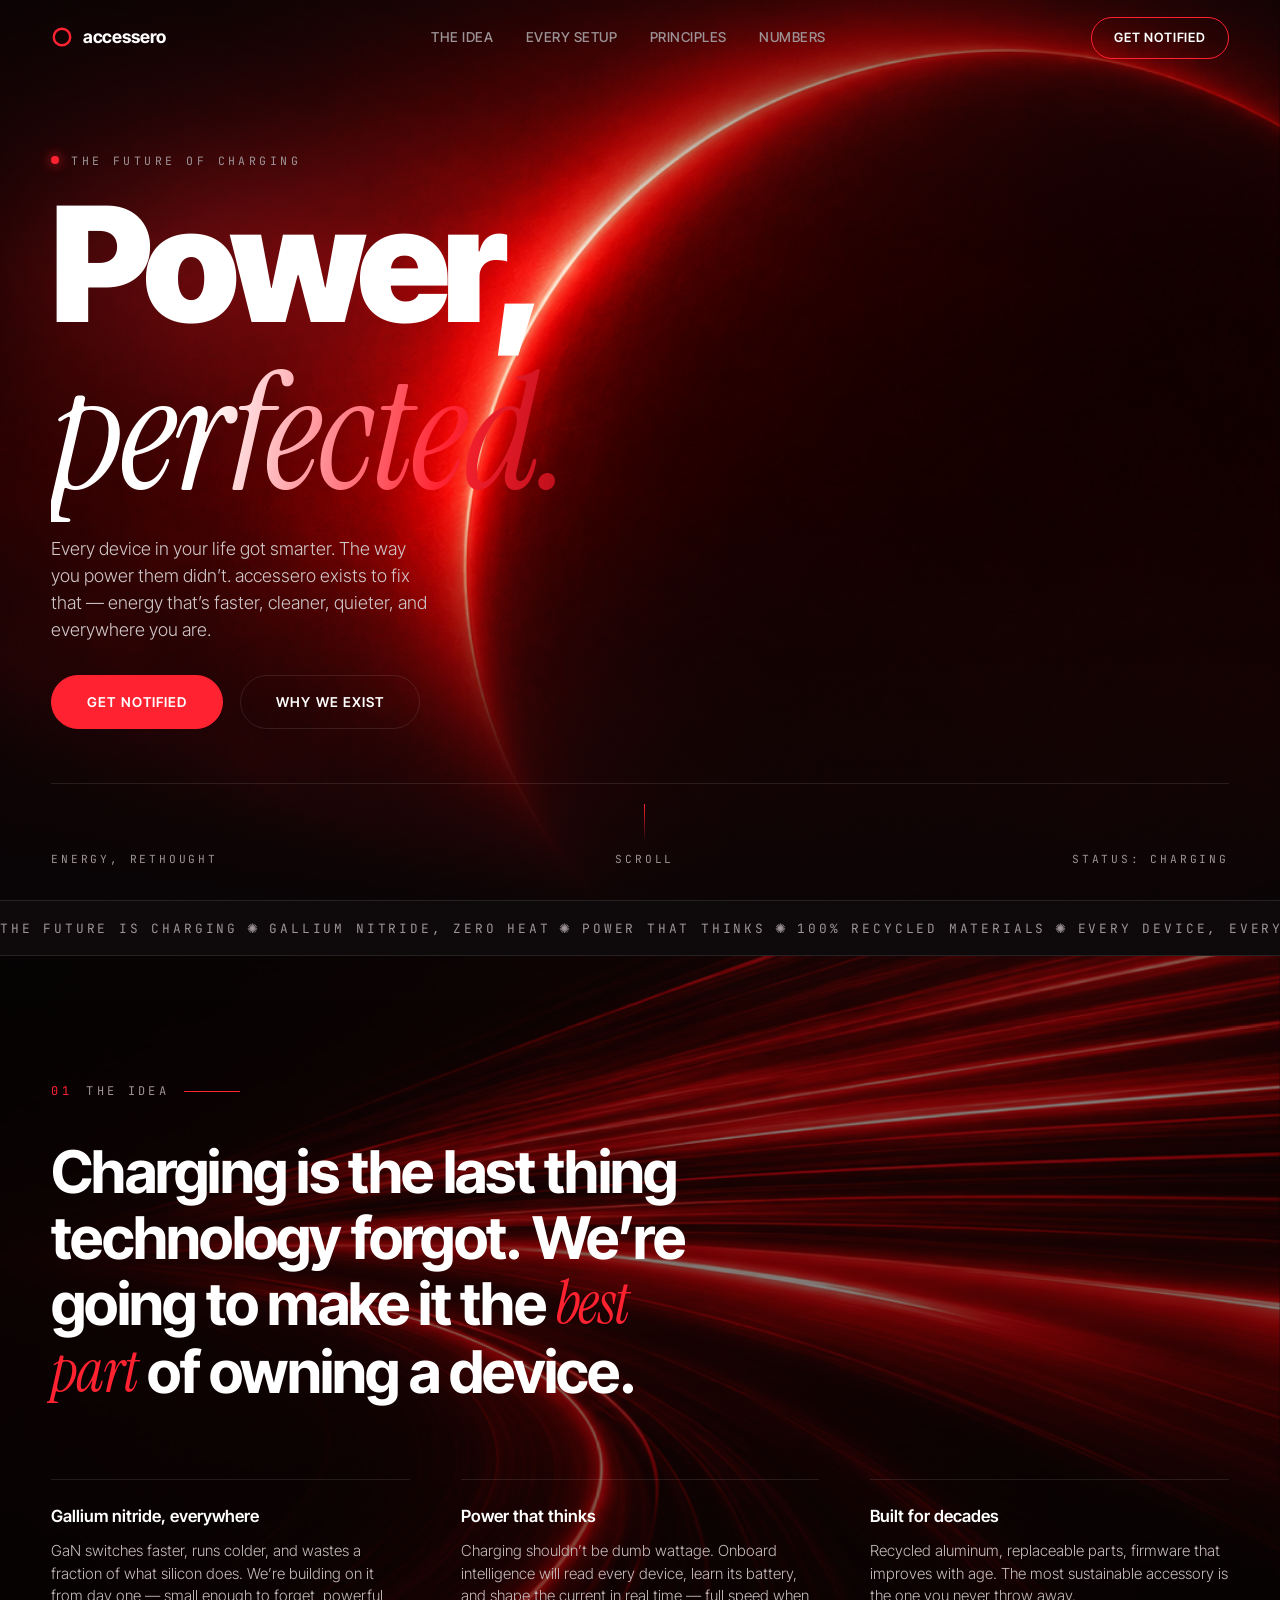
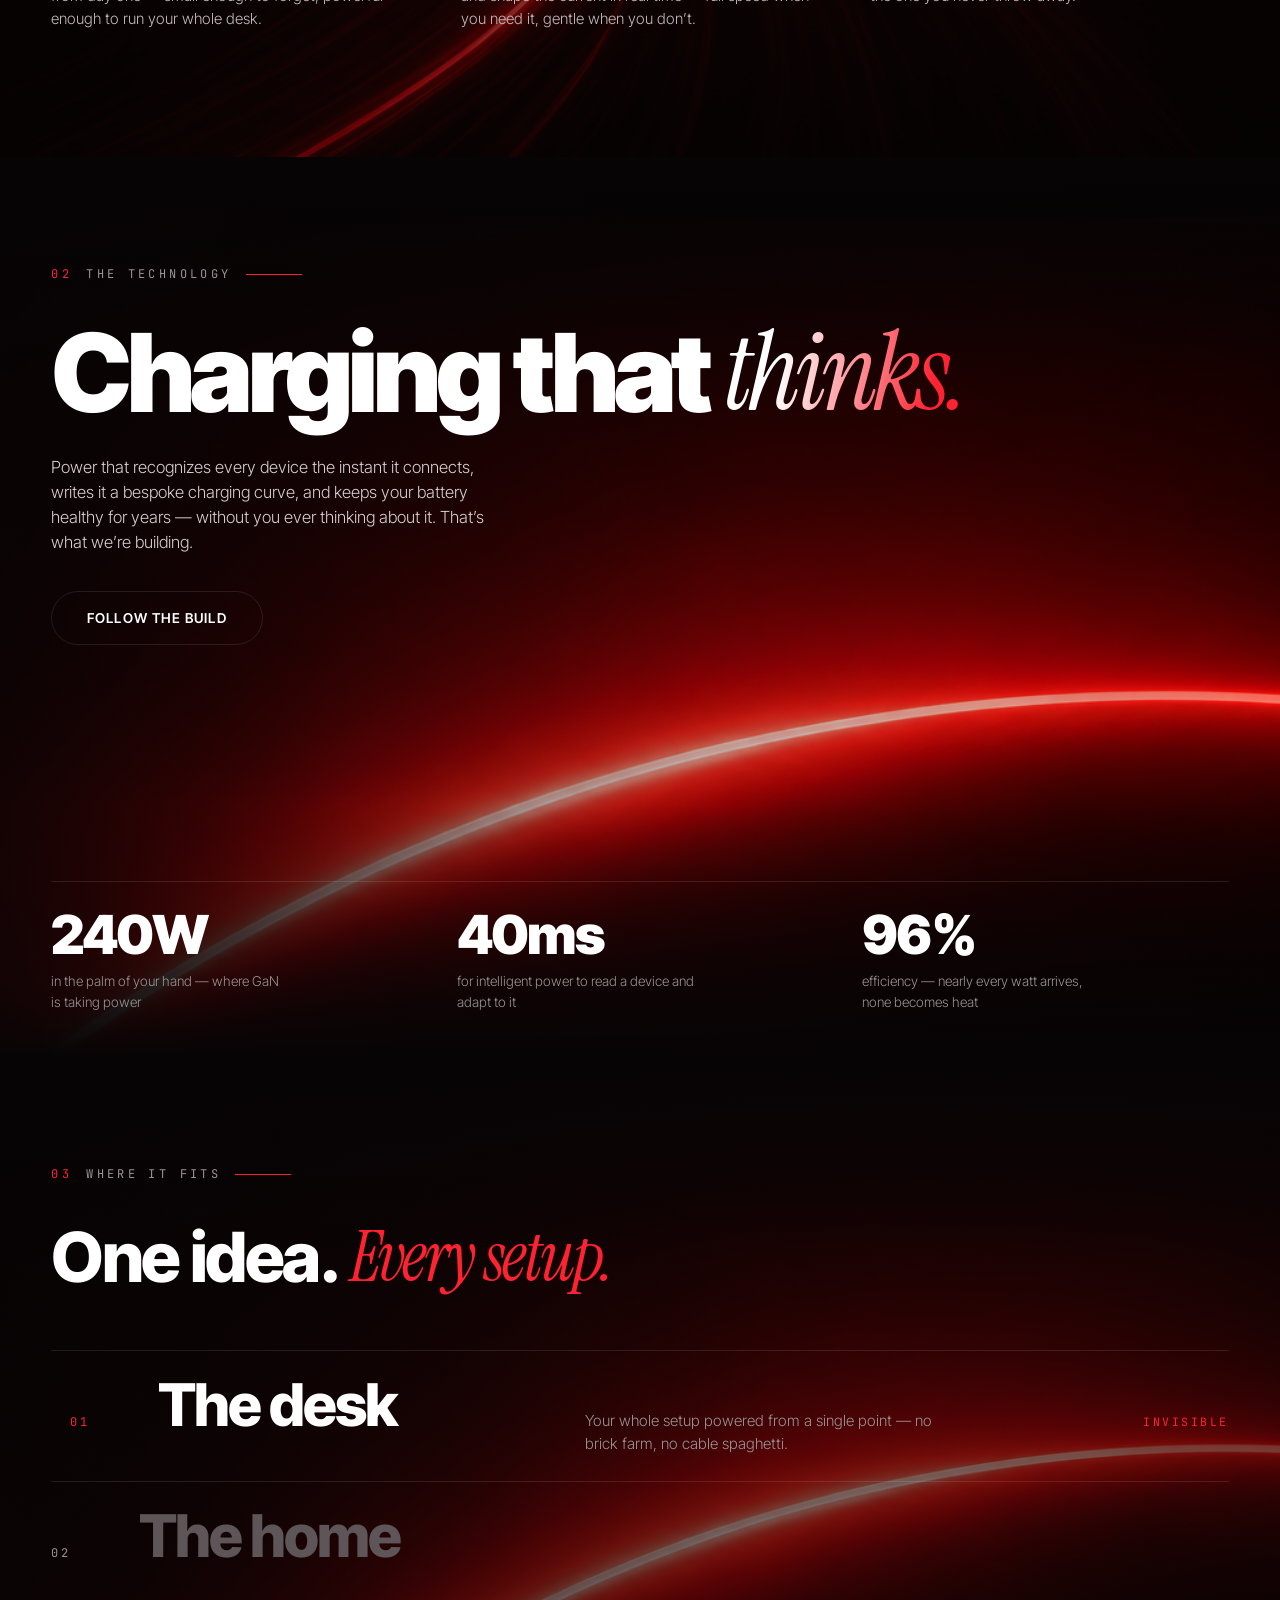
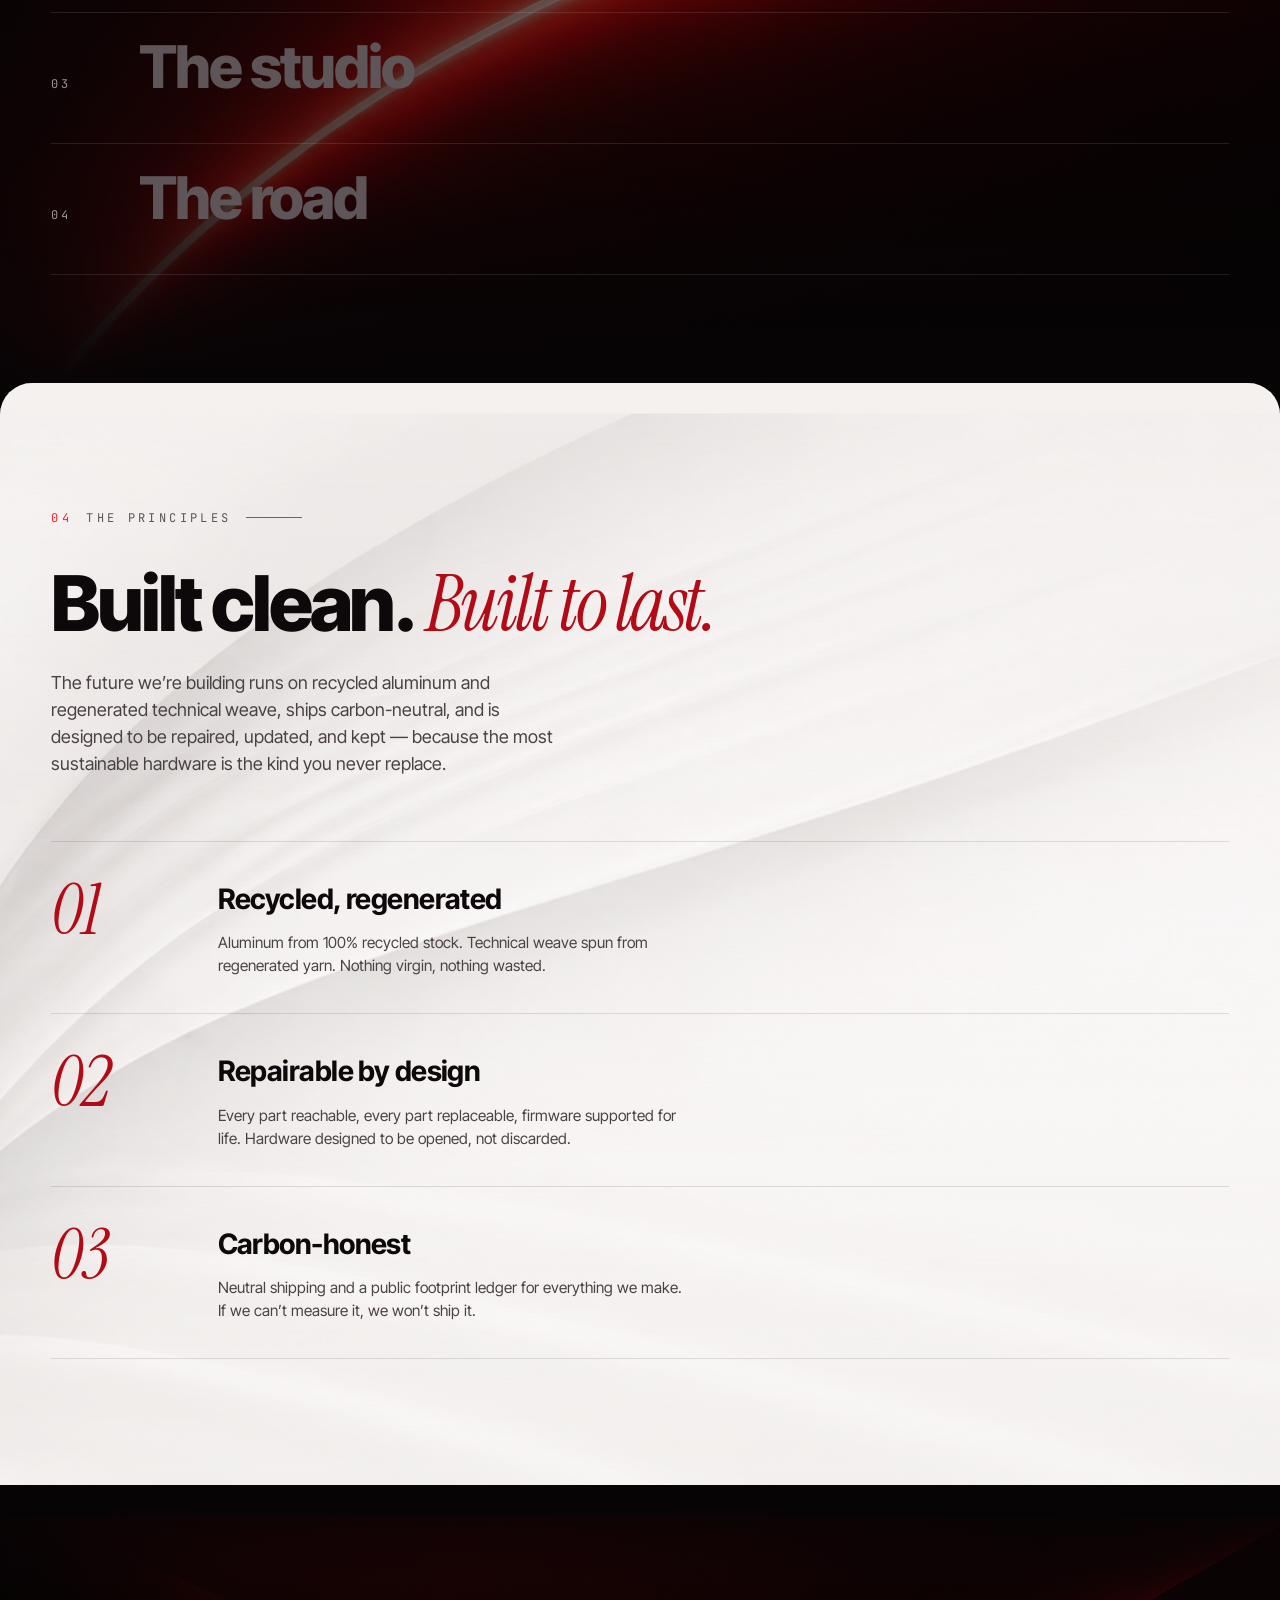
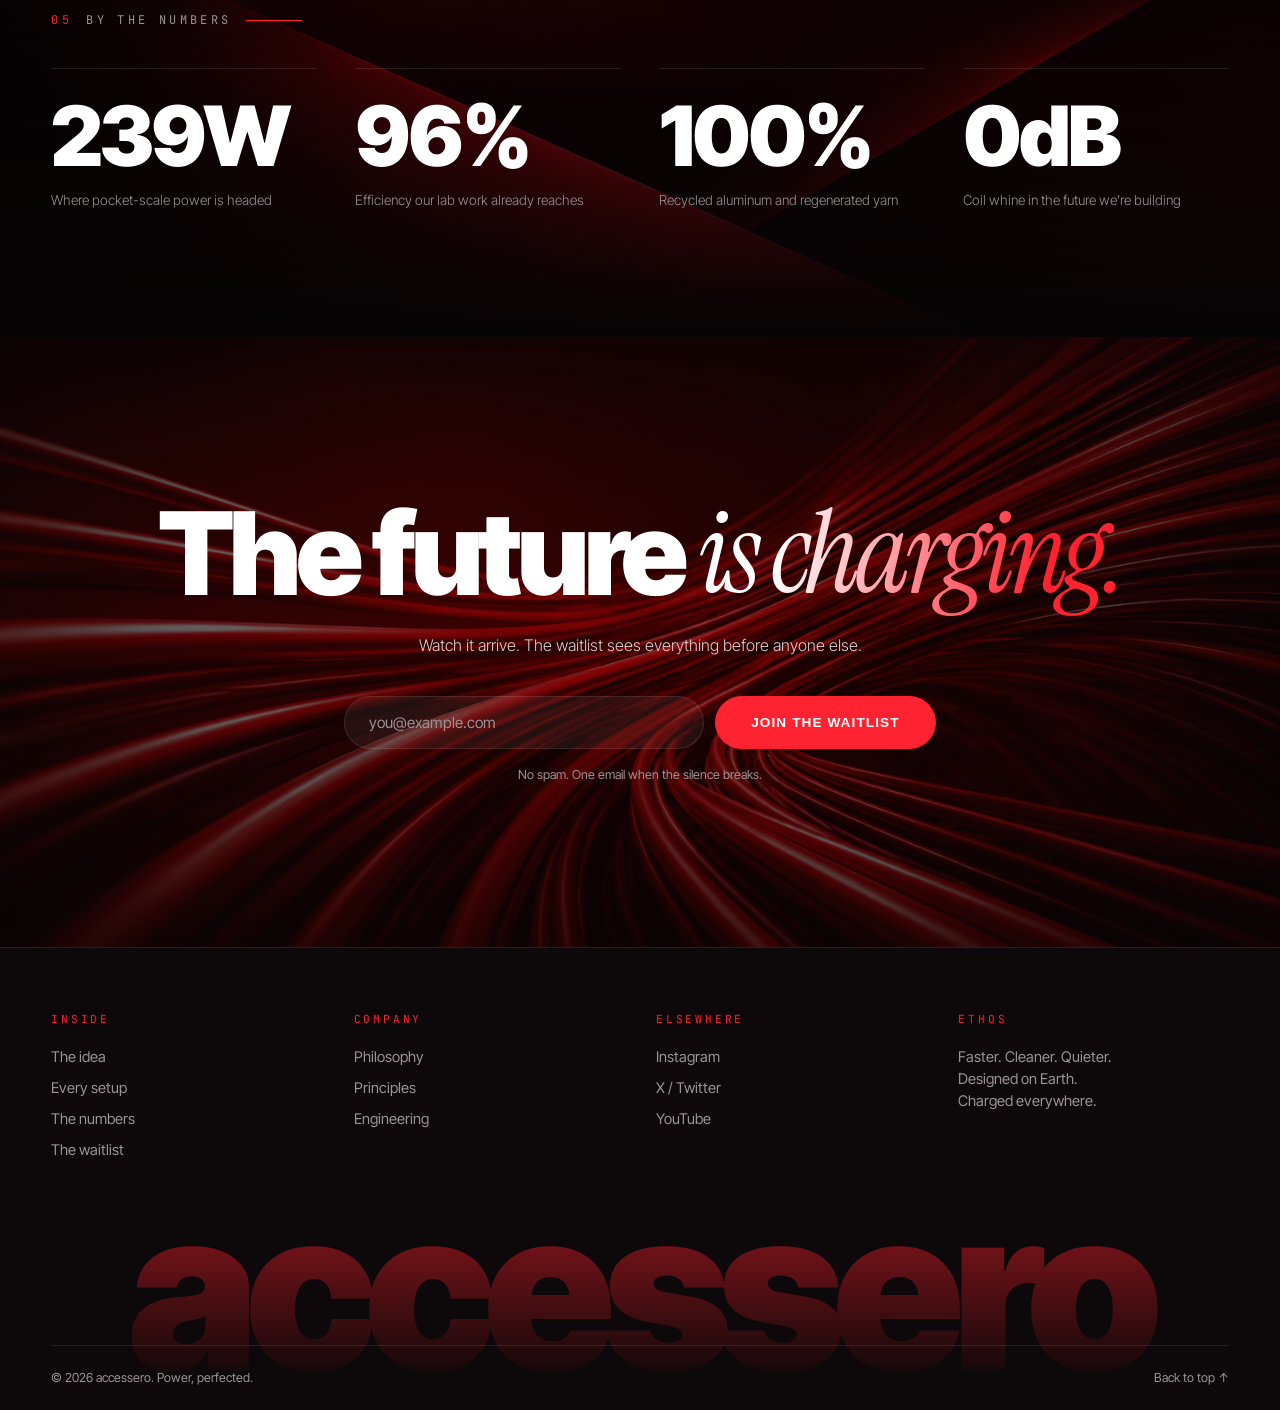
==== commit 75dee1e0: "Fix cursor flicker, scene gutters, and title clipping; energize mobile Cursor hover state is now del" ====
--- a/index.html
+++ b/index.html
@@ -324,7 +324,7 @@
     </div>
     <div class="footer__wordmark" aria-hidden="true" data-parallax-img="0.06">accessero</div>
     <div class="container footer__bottom">
-      <span>© 2026 accessero. A fictional brand, beautifully charged.</span>
+      <span>© 2026 accessero. Power, perfected.</span>
       <a href="#top" class="footer__up">Back to top ↑</a>
     </div>
   </footer>
--- a/css/styles.css
+++ b/css/styles.css
@@ -125,12 +125,12 @@
   width: 12px; height: 12px; border-radius: 50%;
   background: var(--red);
   pointer-events: none; opacity: 0;
-  transition: opacity 0.4s, scale 0.35s var(--ease-out), background 0.35s;
+  transition: opacity 0.4s, scale 0.25s var(--ease-out), background 0.25s;
   will-change: transform;
 }
 .cursor.is-on {
-  scale: 3.4;
-  background: rgba(255, 34, 48, 0.22);
+  scale: 2.6;
+  background: rgba(255, 34, 48, 0.25);
 }
 
 /* ============ Progress ============ */
@@ -222,6 +222,10 @@
   opacity: 0; visibility: hidden;
   transition: opacity 0.5s var(--ease-out), visibility 0.5s;
 }
+.menu::before {
+  content: ""; position: absolute; inset: 0; pointer-events: none;
+  background: radial-gradient(70% 45% at 85% 8%, rgba(255, 34, 48, 0.22), transparent 70%);
+}
 .menu.is-open { opacity: 1; visibility: visible; }
 .menu__links { display: flex; flex-direction: column; gap: 0.4rem; }
 .menu__links a {
@@ -335,7 +339,10 @@
   font-weight: 900; letter-spacing: -0.045em; line-height: 0.92;
   text-wrap: balance;
 }
-.hero__row { display: block; overflow: hidden; }
+.hero__row {
+  display: block; overflow: hidden;
+  padding: 0.12em 0.06em; margin: -0.12em -0.06em;
+}
 .hero__row > span { display: inline-block; }
 .hero__row--serif em {
   font-weight: 400; letter-spacing: -0.02em;
@@ -372,7 +379,7 @@
   opacity: 0; transform: translateY(40px);
   transition: opacity 0.9s var(--ease-out), transform 0.9s var(--ease-out);
 }
-[data-hero-word] { transform: translateY(110%); transition-duration: 1.1s; }
+[data-hero-word] { transform: translateY(150%); transition-duration: 1.1s; }
 body.is-loaded [data-hero-line], body.is-loaded [data-hero-word] { opacity: 1; transform: none; }
 body.is-loaded [data-hero-word] { transition-delay: 0.15s; }
 body.is-loaded .hero__row:nth-child(2) [data-hero-word] { transition-delay: 0.28s; }
@@ -494,7 +501,7 @@
     linear-gradient(180deg, var(--black) 0%, rgba(7,4,5,0.55) 22%, rgba(7,4,5,0.55) 78%, var(--black) 100%),
     linear-gradient(90deg, rgba(7,4,5,0.6), transparent 60%);
 }
-.scenes__inner { position: relative; z-index: 2; width: 100%; }
+.scenes__inner { position: relative; z-index: 2; }
 .scenes__title {
   font-size: clamp(2.2rem, 5.4vw, 4.6rem);
   font-weight: 800; letter-spacing: -0.035em; line-height: 1.05;
@@ -697,18 +704,25 @@
 /* ============ Reveal system ============ */
 [data-reveal] {
   opacity: 0; transform: translateY(46px);
-  transition: opacity 0.95s var(--ease-out), transform 0.95s var(--ease-out);
-}
-[data-reveal].is-visible { opacity: 1; transform: none; }
+  filter: blur(10px);
+  transition: opacity 0.95s var(--ease-out), transform 0.95s var(--ease-out),
+    filter 0.95s var(--ease-out);
+}
+[data-reveal].is-visible { opacity: 1; transform: none; filter: none; }
 [data-reveal-delay="1"] { transition-delay: 0.12s; }
 [data-reveal-delay="2"] { transition-delay: 0.24s; }
 [data-reveal-delay="3"] { transition-delay: 0.36s; }
 
 /* split text (JS wraps words) */
-[data-split] .w { display: inline-block; overflow: clip; vertical-align: top; }
+[data-split] .w {
+  display: inline-block; overflow: clip; vertical-align: top;
+  /* breathing room inside the clip box so descenders and italic
+     overhangs aren't sheared; negative margins cancel the layout shift */
+  padding: 0.14em 0.08em; margin: -0.14em -0.08em;
+}
 [data-split] .w > i {
   display: inline-block; font-style: inherit;
-  transform: translateY(115%);
+  transform: translateY(150%);
   transition: transform 0.9s var(--ease-out);
   transition-delay: calc(0.035s * var(--wi, 0));
 }
@@ -725,20 +739,30 @@
   .nav__links, .nav__cta { display: none; }
   .nav__burger { display: flex; }
   .hero { padding-bottom: 1.4rem; }
+  .hero__title { font-size: clamp(3.6rem, 16.5vw, 6rem); }
   .hero__meta span:first-child, .hero__meta span:last-child { display: none; }
   .hero__meta { justify-content: center; }
+  .marquee__track { font-size: 0.92rem; }
   .craft__cols { grid-template-columns: 1fr; gap: 1.8rem; }
+  .tech__title { font-size: clamp(3rem, 14.5vw, 7.5rem); }
   .tech__stats { grid-template-columns: 1fr; gap: 1.4rem; }
   .tech__stat { display: flex; align-items: baseline; gap: 1rem; }
   .tech__stat b { min-width: 4.8ch; }
   .tech__stat span { margin-top: 0; max-width: none; }
-  .scene { grid-template-columns: 2.6rem 1fr; }
+  .scenes__title { font-size: clamp(2.4rem, 10vw, 4.6rem); }
+  .scene { grid-template-columns: 2.6rem 1fr; padding-block: 1.5rem; }
+  .scene__name { font-size: clamp(2.5rem, 11vw, 4rem); }
   .scene__tag { display: none; }
   .scene.is-active { padding-left: 0; }
   .principle { grid-template-columns: clamp(3rem, 14vw, 4.5rem) 1fr; }
+  .design__title { font-size: clamp(2.6rem, 12vw, 5.4rem); }
+  .cta__title { font-size: clamp(3.2rem, 14vw, 8rem); }
   .footer__top { grid-template-columns: repeat(2, 1fr); }
   .cta__form { flex-direction: column; align-items: stretch; }
   .cta__form .btn { width: 100%; }
+  .cta__form input { text-align: center; }
+  .btn:active { transform: scale(0.96); transition-duration: 0.15s; }
+  .scene:active .scene__name { color: var(--white); }
   .cursor { display: none; }
 }
 
@@ -754,6 +778,6 @@
     transition-duration: 0.01ms !important;
     transition-delay: 0ms !important;
   }
-  [data-reveal], [data-hero-line], [data-hero-word] { opacity: 1; transform: none; }
+  [data-reveal], [data-hero-line], [data-hero-word] { opacity: 1; transform: none; filter: none; }
   [data-split] .w > i { transform: none; }
 }
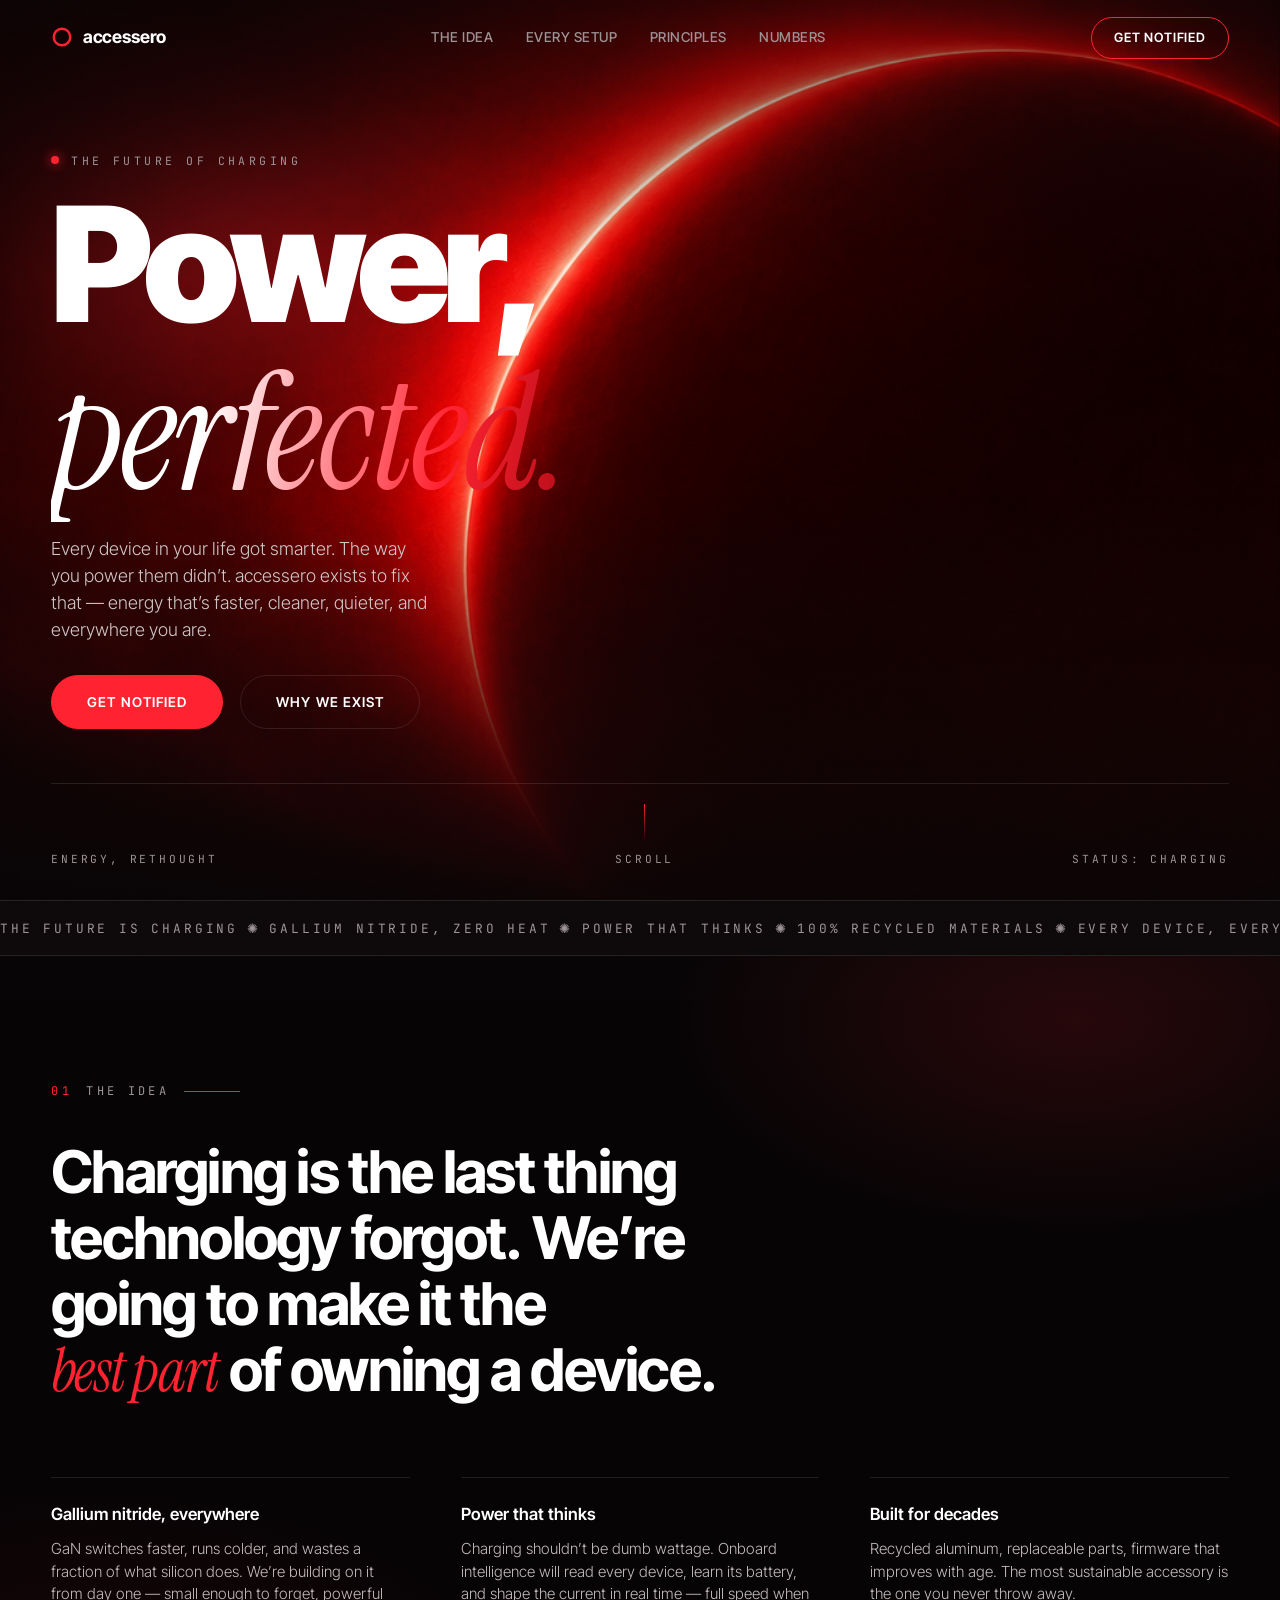
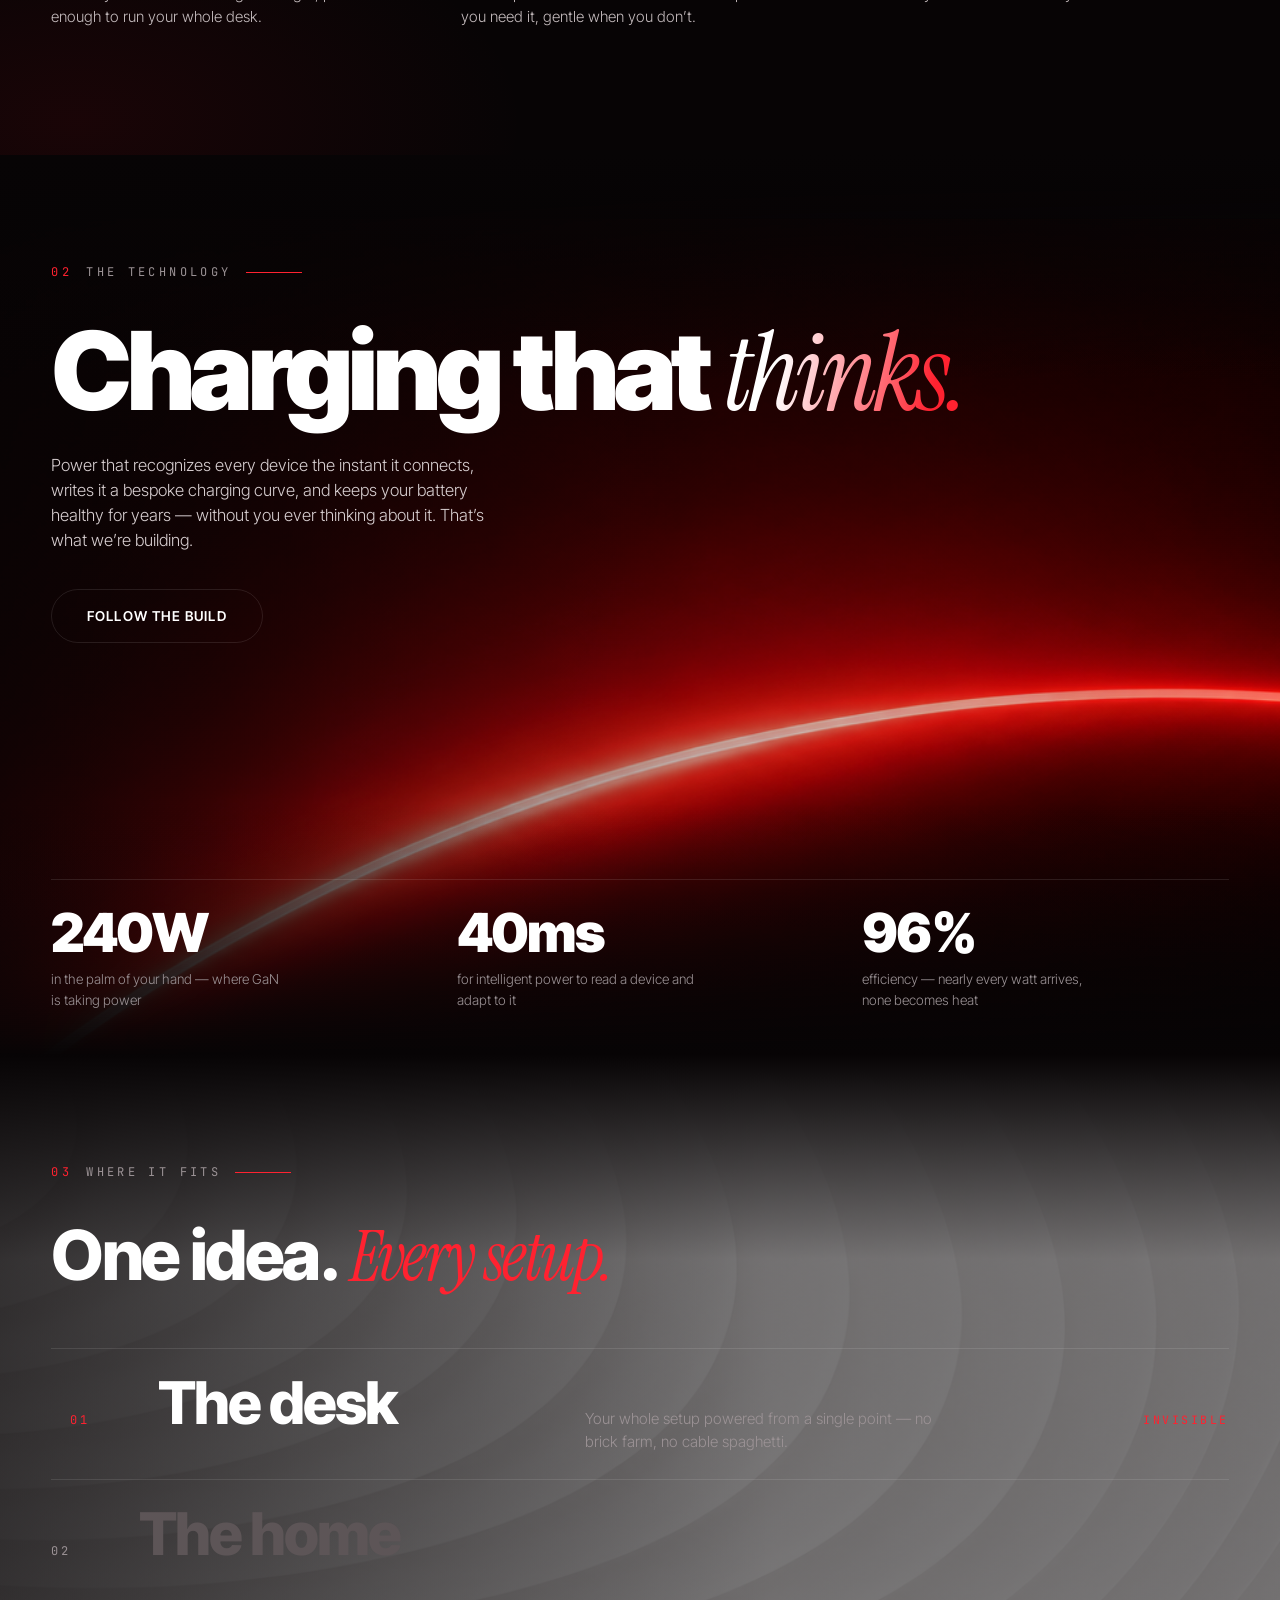
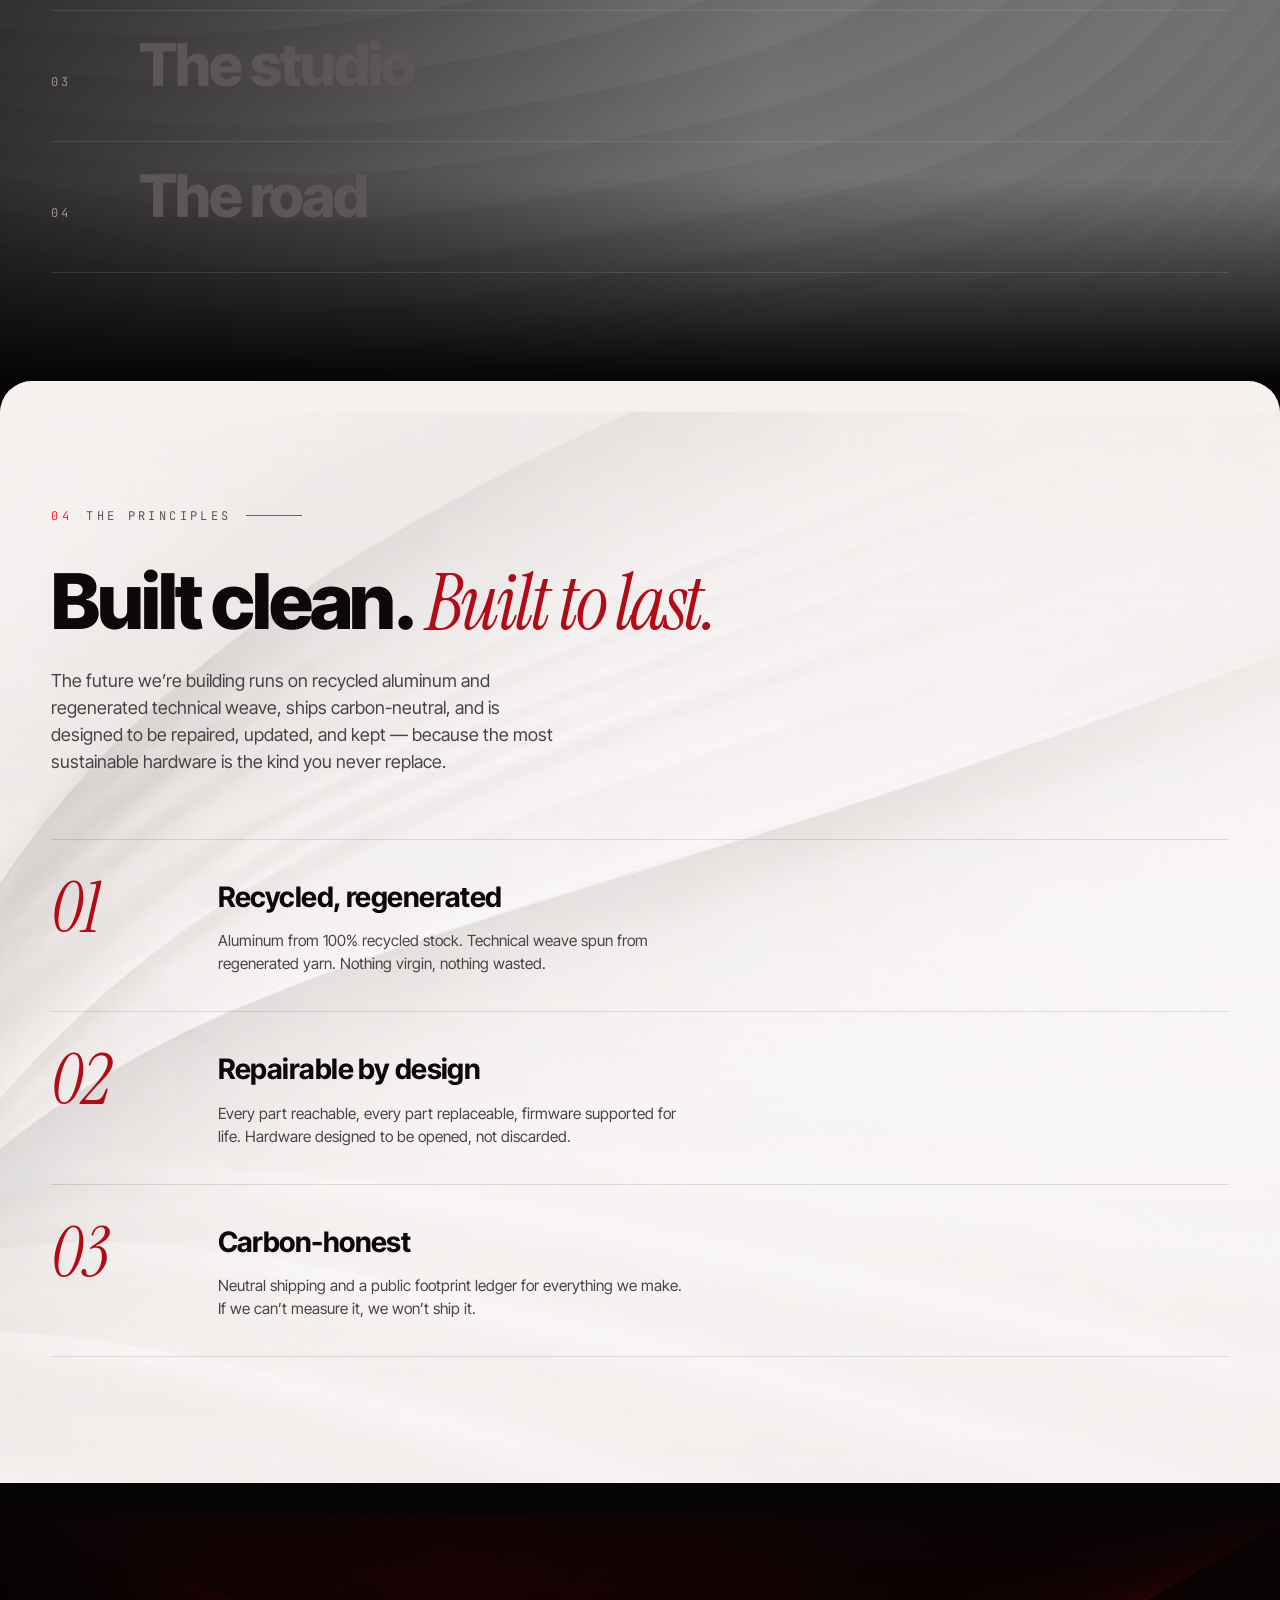
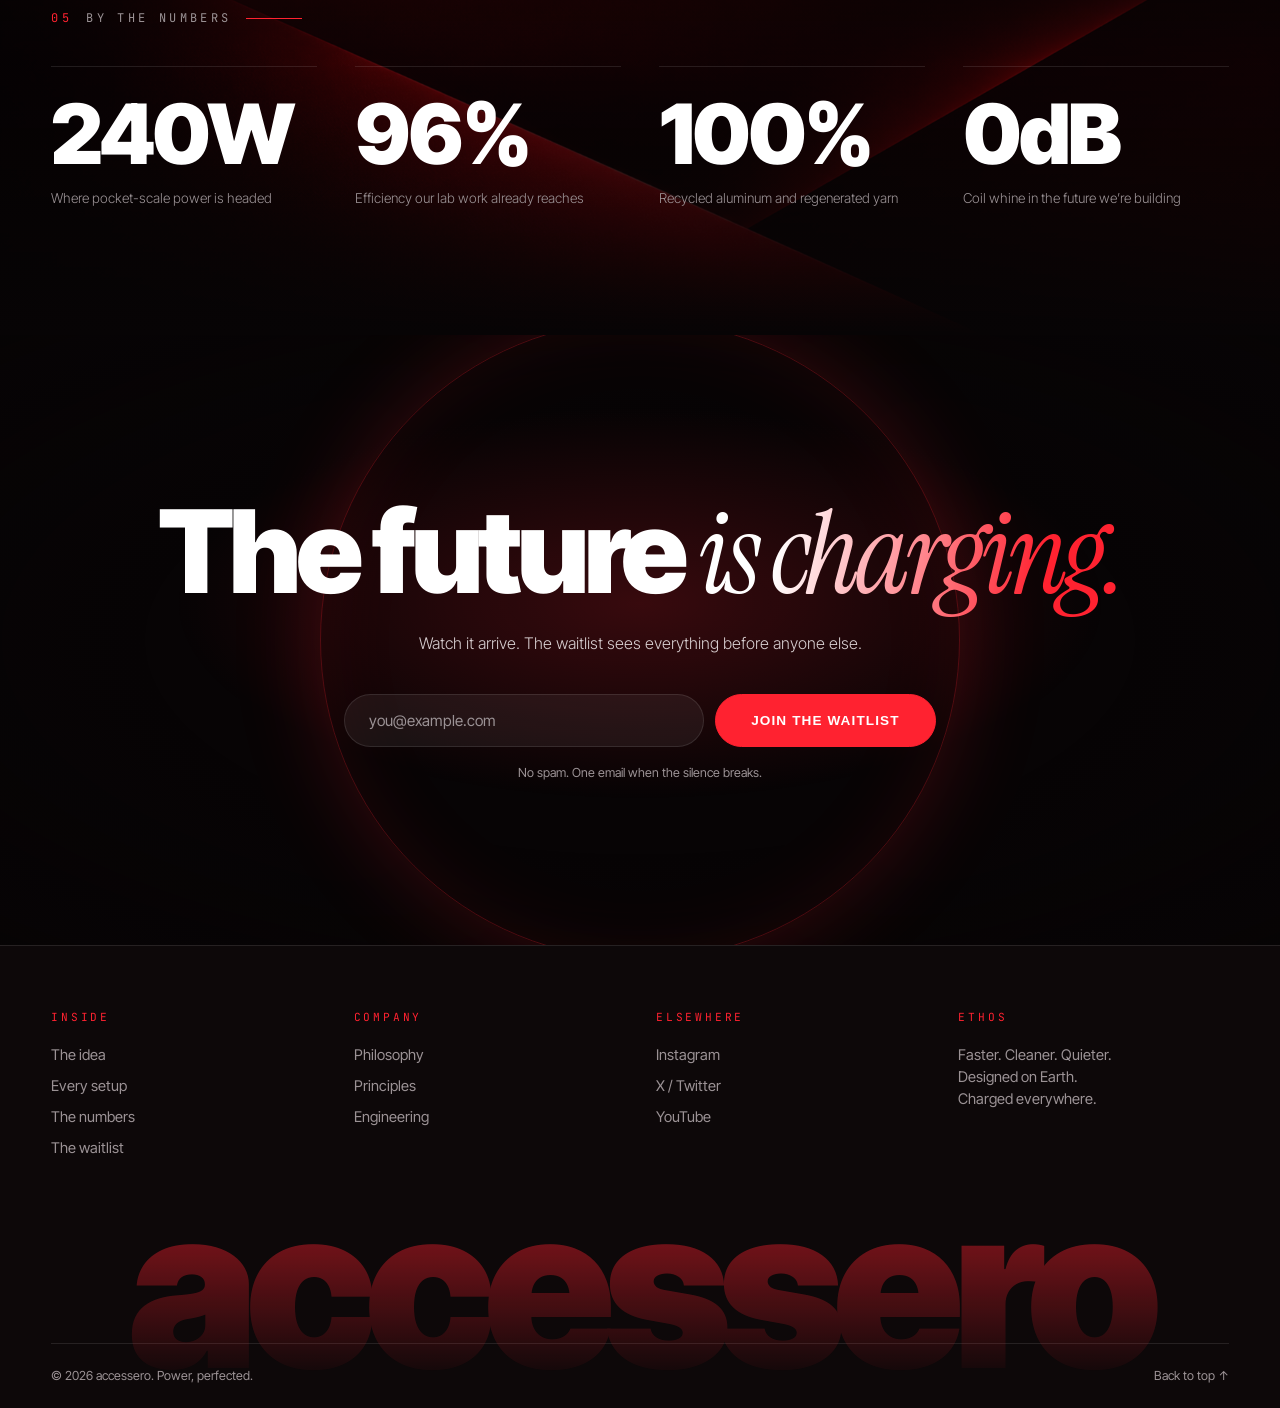
==== commit 6875b4ff: "Fix cursor re-entry jump, gradient text clipping, and duplicate assets - Snap the cursor accent to t" ====
--- a/index.html
+++ b/index.html
@@ -109,9 +109,6 @@
 
     <!-- ===== Craft / Manifesto ===== -->
     <section class="craft" id="craft">
-      <div class="craft__bg" data-parallax="0.12" aria-hidden="true">
-        <img src="assets/speed-lighttrails.png" alt="" />
-      </div>
       <div class="container">
         <p class="kicker" data-reveal><span>01</span>THE IDEA</p>
         <h2 class="craft__statement" data-split>
@@ -170,7 +167,7 @@
     <!-- ===== Scenes (hover/scroll switches the backdrop) ===== -->
     <section class="scenes" id="products">
       <div class="scenes__bgs" aria-hidden="true">
-        <img class="is-active" data-scene-bg="desk" src="assets/light-arc.png" alt="" loading="lazy" />
+        <img class="is-active" data-scene-bg="desk" src="assets/concentric-waves.png" alt="" loading="lazy" />
         <img data-scene-bg="home" src="assets/flowing-surface.png" alt="" loading="lazy" />
         <img data-scene-bg="studio" src="assets/cable-trails.png" alt="" loading="lazy" />
         <img data-scene-bg="road" src="assets/speed-lighttrails.png" alt="" loading="lazy" />
@@ -278,9 +275,6 @@
 
     <!-- ===== CTA ===== -->
     <section class="cta" id="waitlist">
-      <div class="cta__bg" data-parallax="-0.1" aria-hidden="true">
-        <img src="assets/cable-trails.png" alt="" loading="lazy" />
-      </div>
       <div class="container cta__inner">
         <h2 class="cta__title" data-split>The future <em>is charging.</em></h2>
         <p class="cta__sub" data-reveal>Watch it arrive. The waitlist sees everything before anyone else.</p>
--- a/css/styles.css
+++ b/css/styles.css
@@ -406,11 +406,11 @@
   position: relative; padding: clamp(6rem, 14vh, 11rem) 0;
   overflow: clip;
 }
-.craft__bg { position: absolute; inset: -15% 0; z-index: -1; opacity: 0.5; }
-.craft__bg img { width: 100%; height: 100%; object-fit: cover; }
 .craft::before {
   content: ""; position: absolute; inset: 0; z-index: -1;
-  background: linear-gradient(180deg, var(--black) 0%, rgba(7,4,5,0.45) 35%, rgba(7,4,5,0.55) 65%, var(--black) 100%);
+  background:
+    radial-gradient(45% 38% at 84% 8%, rgba(255, 34, 48, 0.13), transparent 70%),
+    radial-gradient(50% 42% at 6% 96%, rgba(179, 11, 22, 0.11), transparent 70%);
 }
 .craft__statement {
   font-size: clamp(1.8rem, 4.6vw, 3.9rem);
@@ -632,11 +632,24 @@
   padding: clamp(7rem, 18vh, 13rem) 0;
   text-align: center;
 }
-.cta__bg { position: absolute; inset: -12% 0; z-index: 0; opacity: 0.75; }
-.cta__bg img { width: 100%; height: 100%; object-fit: cover; }
 .cta::before {
-  content: ""; position: absolute; inset: 0; z-index: 1;
-  background: radial-gradient(90% 80% at 50% 50%, rgba(7,4,5,0.25), rgba(7,4,5,0.92));
+  content: ""; position: absolute; inset: 0; z-index: 0;
+  background:
+    radial-gradient(52% 46% at 50% 44%, rgba(255, 34, 48, 0.2), transparent 70%),
+    radial-gradient(110% 100% at 50% 50%, transparent 35%, rgba(7, 4, 5, 0.9) 100%);
+  pointer-events: none;
+}
+/* eclipse echo — the loader ring returns behind the closing line */
+.cta::after {
+  content: ""; position: absolute; z-index: 1;
+  top: 50%; left: 50%;
+  width: min(70vw, 640px); aspect-ratio: 1;
+  transform: translate(-50%, -50%);
+  border-radius: 50%;
+  border: 1px solid rgba(255, 34, 48, 0.28);
+  box-shadow: 0 0 90px rgba(255, 34, 48, 0.2), inset 0 0 80px rgba(255, 34, 48, 0.09);
+  pointer-events: none;
+  animation: loaderRing 3.4s var(--ease-in-out) infinite alternate;
 }
 .cta__inner { position: relative; z-index: 2; }
 .cta__title {
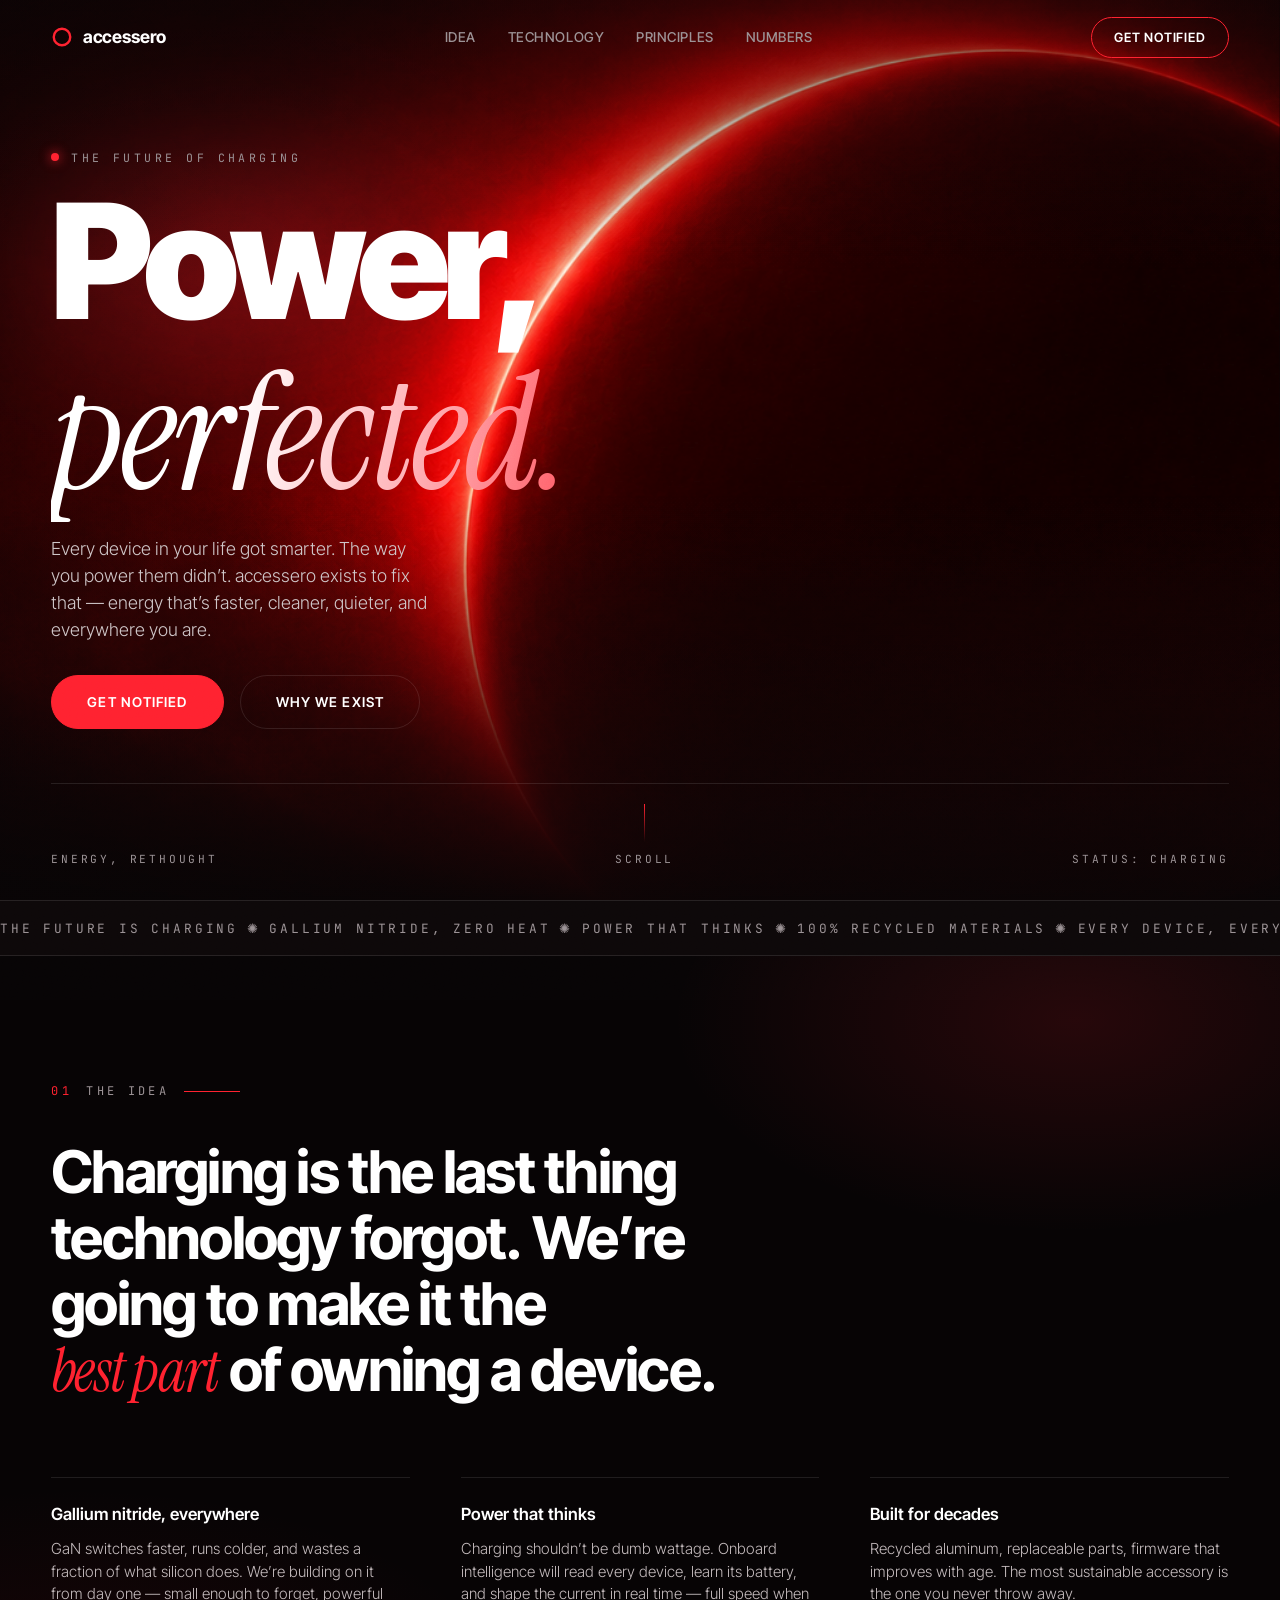
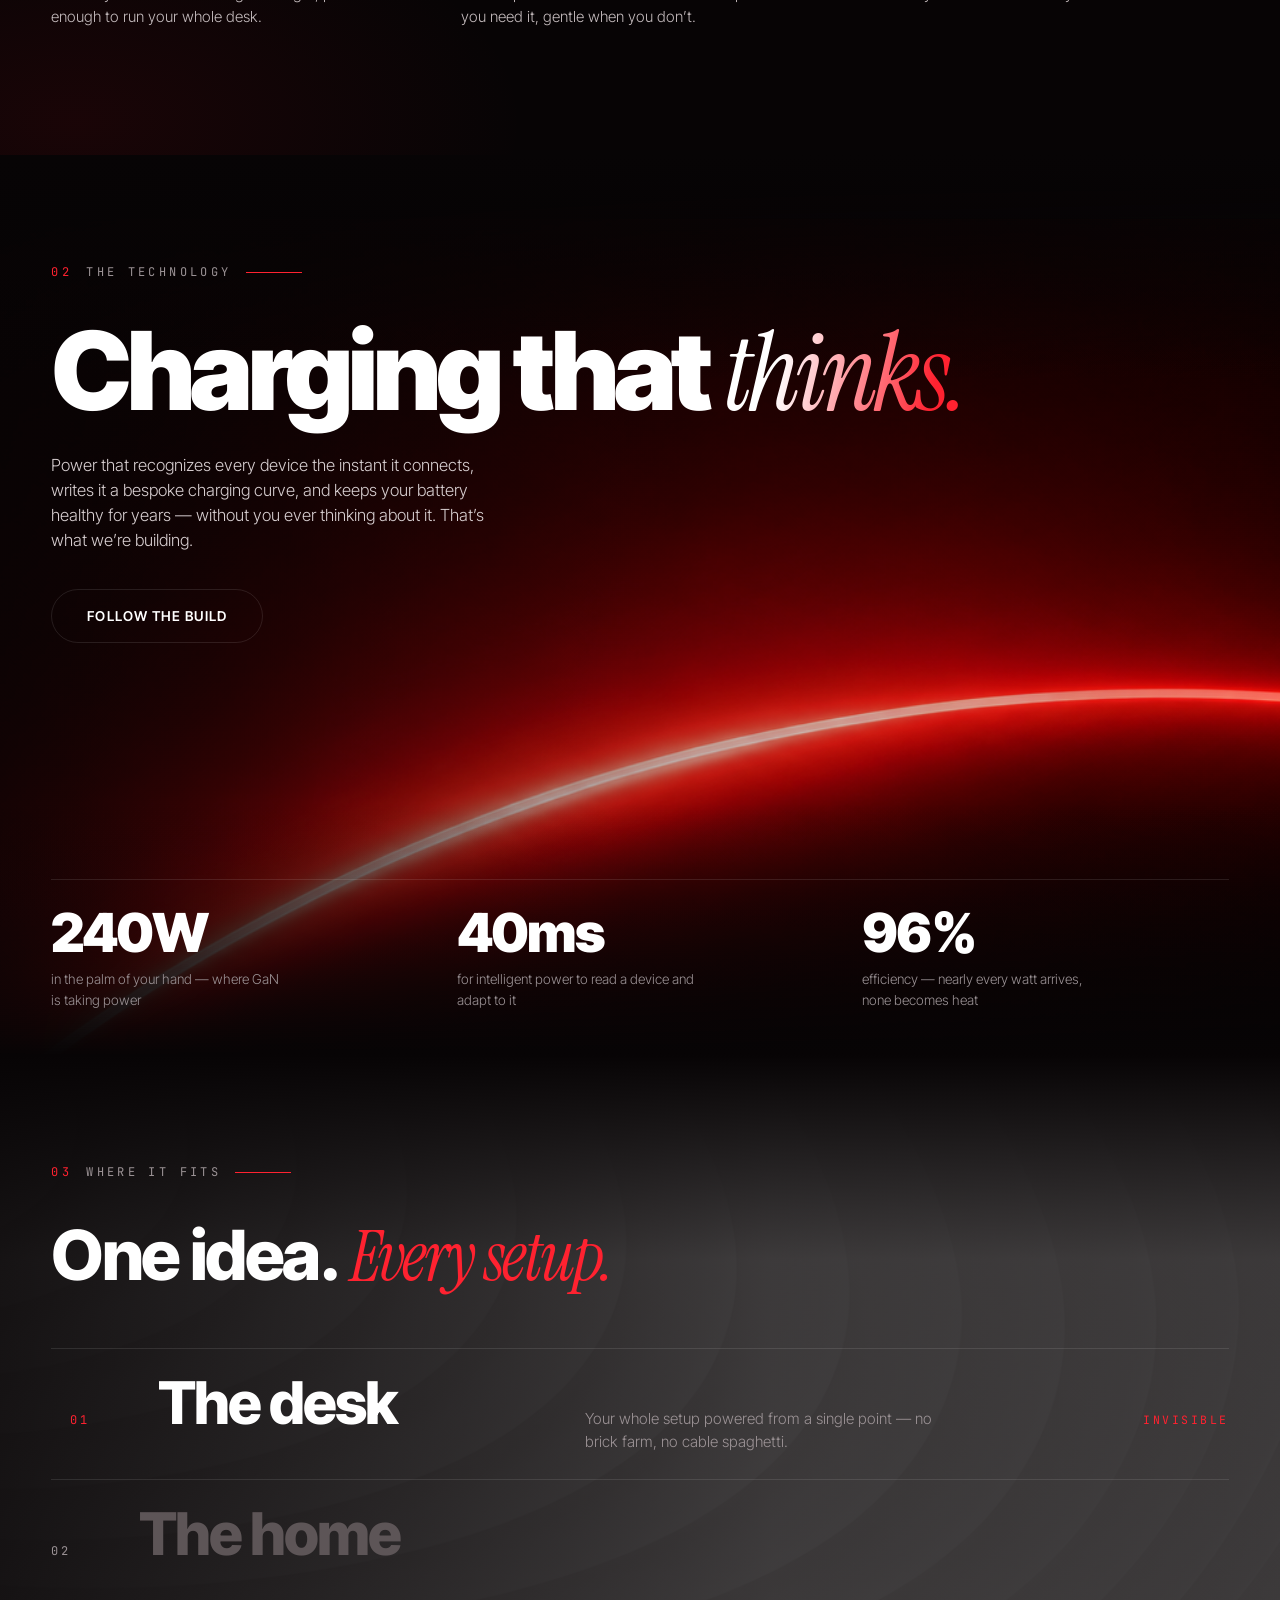
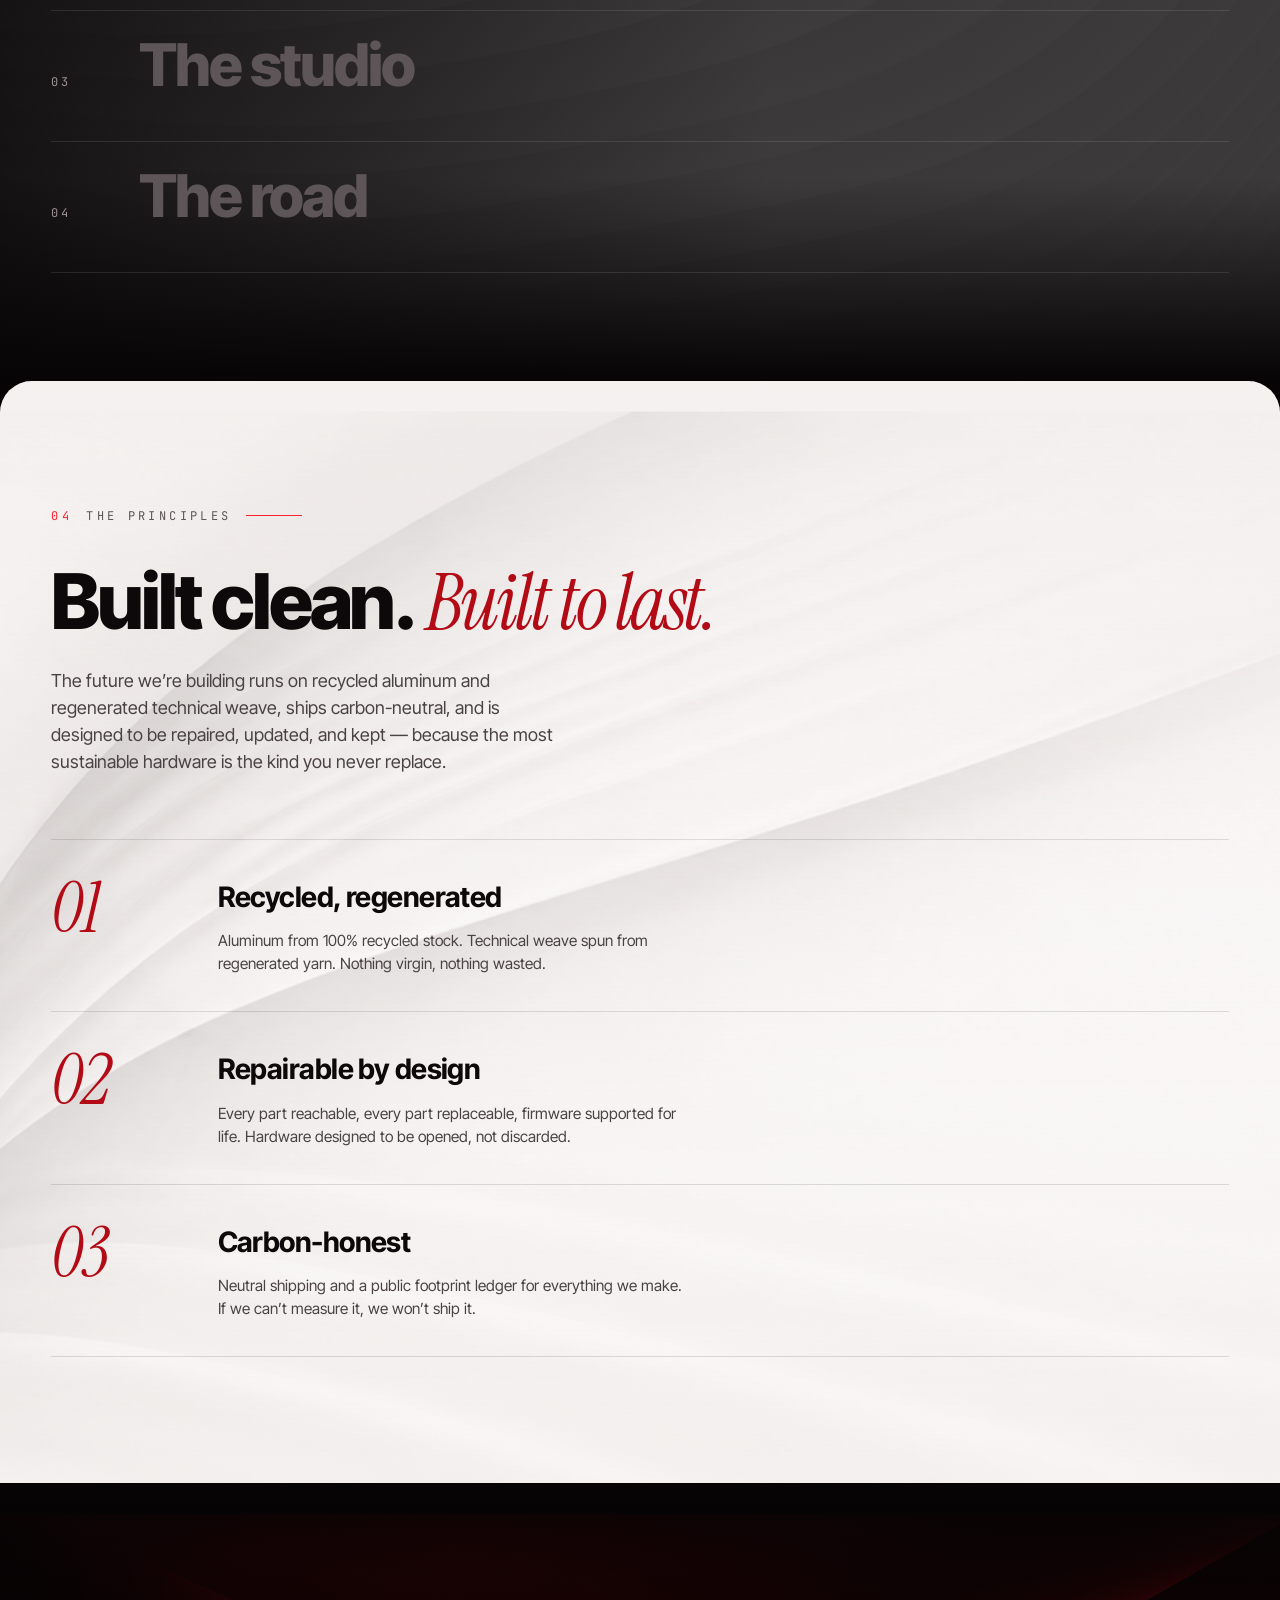
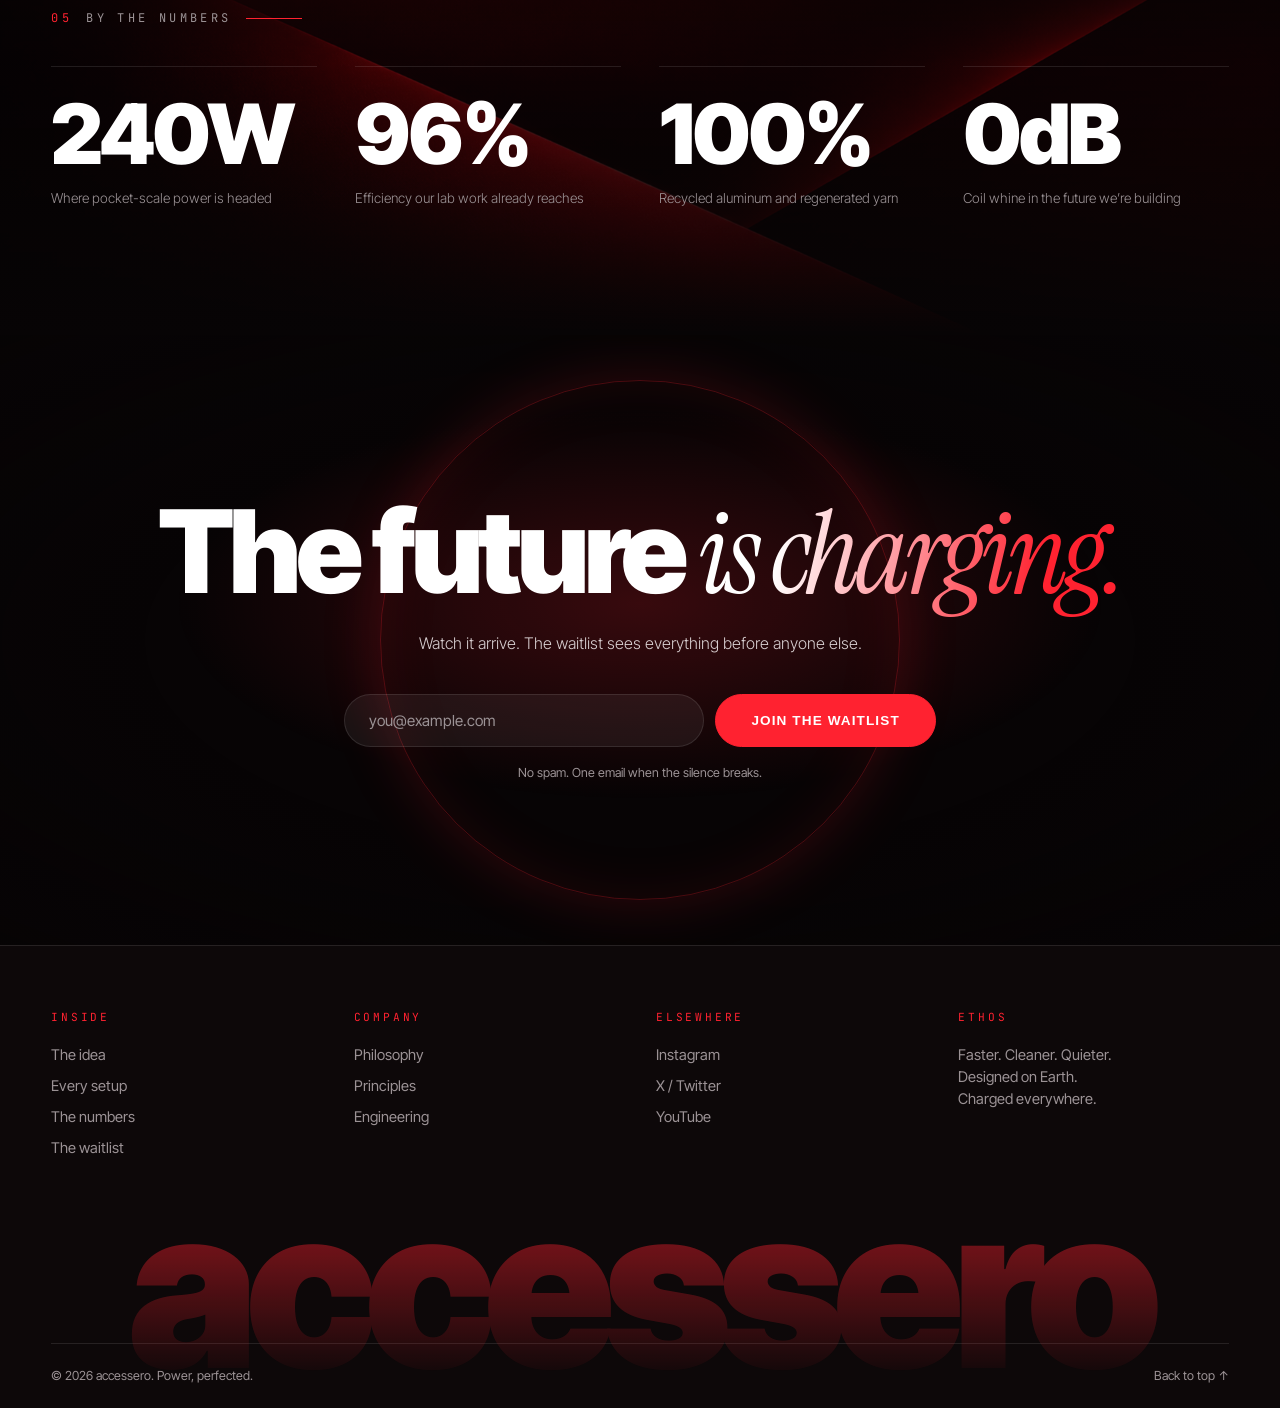
==== commit 995221e7: "Lock buttons in place, drop cursor accent, fix ticker gap and contrast issues - Remove magnetic butt" ====
--- a/index.html
+++ b/index.html
@@ -38,12 +38,12 @@
       <span>accessero</span>
     </a>
     <nav class="nav__links" aria-label="Primary">
-      <a href="#craft">The idea</a>
-      <a href="#products">Every setup</a>
+      <a href="#craft">Idea</a>
+      <a href="#tech">Technology</a>
       <a href="#design">Principles</a>
       <a href="#specs">Numbers</a>
     </nav>
-    <a class="nav__cta magnetic" href="#waitlist">
+    <a class="nav__cta" href="#waitlist">
       <span class="nav__cta-label">Get notified</span>
     </a>
     <button class="nav__burger" id="burger" aria-label="Open menu" aria-expanded="false">
@@ -54,8 +54,8 @@
   <!-- ===== Mobile menu ===== -->
   <div class="menu" id="menu" aria-hidden="true">
     <nav class="menu__links" aria-label="Mobile">
-      <a href="#craft"><em>01</em>The idea</a>
-      <a href="#products"><em>02</em>Every setup</a>
+      <a href="#craft"><em>01</em>Idea</a>
+      <a href="#tech"><em>02</em>Technology</a>
       <a href="#design"><em>03</em>Principles</a>
       <a href="#specs"><em>04</em>Numbers</a>
       <a href="#waitlist"><em>05</em>Get notified</a>
@@ -87,8 +87,8 @@
           and everywhere you are.
         </p>
         <div class="hero__actions" data-hero-line>
-          <a class="btn btn--solid magnetic" href="#waitlist"><span>Get notified</span></a>
-          <a class="btn btn--ghost magnetic" href="#craft"><span>Why we exist</span></a>
+          <a class="btn btn--solid" href="#waitlist"><span>Get notified</span></a>
+          <a class="btn btn--ghost" href="#craft"><span>Why we exist</span></a>
         </div>
       </div>
 
@@ -101,7 +101,11 @@
 
     <!-- ===== Marquee ===== -->
     <div class="marquee" aria-hidden="true">
+      <!-- 4 copies + a -25% loop: the track always overfills the viewport,
+           so wide screens never see a gap before the animation wraps. -->
       <div class="marquee__track" data-marquee>
+        <span>The future is charging&ensp;✺&ensp;Gallium nitride, zero heat&ensp;✺&ensp;Power that thinks&ensp;✺&ensp;100% recycled materials&ensp;✺&ensp;Every device, every setup&ensp;✺&ensp;</span>
+        <span>The future is charging&ensp;✺&ensp;Gallium nitride, zero heat&ensp;✺&ensp;Power that thinks&ensp;✺&ensp;100% recycled materials&ensp;✺&ensp;Every device, every setup&ensp;✺&ensp;</span>
         <span>The future is charging&ensp;✺&ensp;Gallium nitride, zero heat&ensp;✺&ensp;Power that thinks&ensp;✺&ensp;100% recycled materials&ensp;✺&ensp;Every device, every setup&ensp;✺&ensp;</span>
         <span>The future is charging&ensp;✺&ensp;Gallium nitride, zero heat&ensp;✺&ensp;Power that thinks&ensp;✺&ensp;100% recycled materials&ensp;✺&ensp;Every device, every setup&ensp;✺&ensp;</span>
       </div>
@@ -146,7 +150,7 @@
           a bespoke charging curve, and keeps your battery healthy for years —
           without you ever thinking about it. That’s what we’re building.
         </p>
-        <a class="btn btn--ghost magnetic" href="#waitlist" data-reveal><span>Follow the build</span></a>
+        <a class="btn btn--ghost" href="#waitlist" data-reveal><span>Follow the build</span></a>
       </div>
       <div class="container tech__stats" data-reveal>
         <div class="tech__stat">
@@ -281,7 +285,7 @@
         <form class="cta__form" data-reveal onsubmit="return false">
           <label class="sr-only" for="email">Email address</label>
           <input id="email" type="email" placeholder="you@example.com" required />
-          <button class="btn btn--solid magnetic" type="submit"><span>Join the waitlist</span></button>
+          <button class="btn btn--solid" type="submit"><span>Join the waitlist</span></button>
         </form>
         <p class="cta__fine" data-reveal>No spam. One email when the silence breaks.</p>
       </div>
--- a/css/styles.css
+++ b/css/styles.css
@@ -119,20 +119,6 @@
   100% { transform: translate(30px, 36px); }
 }
 
-/* ============ Custom cursor accent ============ */
-.cursor {
-  position: fixed; top: -6px; left: -6px; z-index: 85;
-  width: 12px; height: 12px; border-radius: 50%;
-  background: var(--red);
-  pointer-events: none; opacity: 0;
-  transition: opacity 0.4s, scale 0.25s var(--ease-out), background 0.25s;
-  will-change: transform;
-}
-.cursor.is-on {
-  scale: 2.6;
-  background: rgba(255, 34, 48, 0.25);
-}
-
 /* ============ Progress ============ */
 .progress {
   position: fixed; top: 0; left: 0; right: 0; height: 2px;
@@ -277,7 +263,6 @@
 }
 .btn--ghost:hover { border-color: var(--red); }
 .btn--ghost:hover::before { transform: none; }
-.magnetic { will-change: transform; }
 
 /* ============ Kicker ============ */
 .kicker {
@@ -341,12 +326,13 @@
 }
 .hero__row {
   display: block; overflow: hidden;
-  padding: 0.12em 0.06em; margin: -0.12em -0.06em;
+  /* generous side padding: the italic serif "p" overhangs left of its box */
+  padding: 0.14em 0.14em; margin: -0.14em -0.14em;
 }
 .hero__row > span { display: inline-block; }
 .hero__row--serif em {
   font-weight: 400; letter-spacing: -0.02em;
-  background: linear-gradient(100deg, var(--white) 30%, var(--red) 75%, var(--red-deep));
+  background: linear-gradient(100deg, var(--white) 35%, #ffb0b5 70%, #ff5a64);
   -webkit-background-clip: text; background-clip: text;
   -webkit-text-fill-color: transparent; color: transparent;
 }
@@ -399,7 +385,7 @@
   text-transform: uppercase; color: var(--grey);
   animation: marquee 28s linear infinite;
 }
-@keyframes marquee { to { transform: translateX(-50%); } }
+@keyframes marquee { to { transform: translateX(-25%); } }
 
 /* ============ Craft ============ */
 .craft {
@@ -498,8 +484,8 @@
 .scenes__scrim {
   position: absolute; inset: 0; z-index: 1;
   background:
-    linear-gradient(180deg, var(--black) 0%, rgba(7,4,5,0.55) 22%, rgba(7,4,5,0.55) 78%, var(--black) 100%),
-    linear-gradient(90deg, rgba(7,4,5,0.6), transparent 60%);
+    linear-gradient(180deg, var(--black) 0%, rgba(7,4,5,0.72) 22%, rgba(7,4,5,0.72) 78%, var(--black) 100%),
+    linear-gradient(90deg, rgba(7,4,5,0.78), rgba(7,4,5,0.2) 60%);
 }
 .scenes__inner { position: relative; z-index: 2; }
 .scenes__title {
@@ -639,17 +625,22 @@
     radial-gradient(110% 100% at 50% 50%, transparent 35%, rgba(7, 4, 5, 0.9) 100%);
   pointer-events: none;
 }
-/* eclipse echo — the loader ring returns behind the closing line */
+/* eclipse echo — the loader ring returns behind the closing line.
+   Kept small enough that the glow never reaches the section's clip edge. */
 .cta::after {
   content: ""; position: absolute; z-index: 1;
   top: 50%; left: 50%;
-  width: min(70vw, 640px); aspect-ratio: 1;
+  width: min(56vw, 520px); aspect-ratio: 1;
   transform: translate(-50%, -50%);
   border-radius: 50%;
   border: 1px solid rgba(255, 34, 48, 0.28);
-  box-shadow: 0 0 90px rgba(255, 34, 48, 0.2), inset 0 0 80px rgba(255, 34, 48, 0.09);
+  box-shadow: 0 0 60px rgba(255, 34, 48, 0.18), inset 0 0 60px rgba(255, 34, 48, 0.09);
   pointer-events: none;
-  animation: loaderRing 3.4s var(--ease-in-out) infinite alternate;
+  animation: ctaPulse 3.4s var(--ease-in-out) infinite alternate;
+}
+@keyframes ctaPulse {
+  from { transform: translate(-50%, -50%) scale(0.97); opacity: 0.6; }
+  to   { transform: translate(-50%, -50%) scale(1.02); opacity: 1; }
 }
 .cta__inner { position: relative; z-index: 2; }
 .cta__title {
@@ -776,7 +767,6 @@
   .cta__form input { text-align: center; }
   .btn:active { transform: scale(0.96); transition-duration: 0.15s; }
   .scene:active .scene__name { color: var(--white); }
-  .cursor { display: none; }
 }
 
 @media (max-width: 480px) {
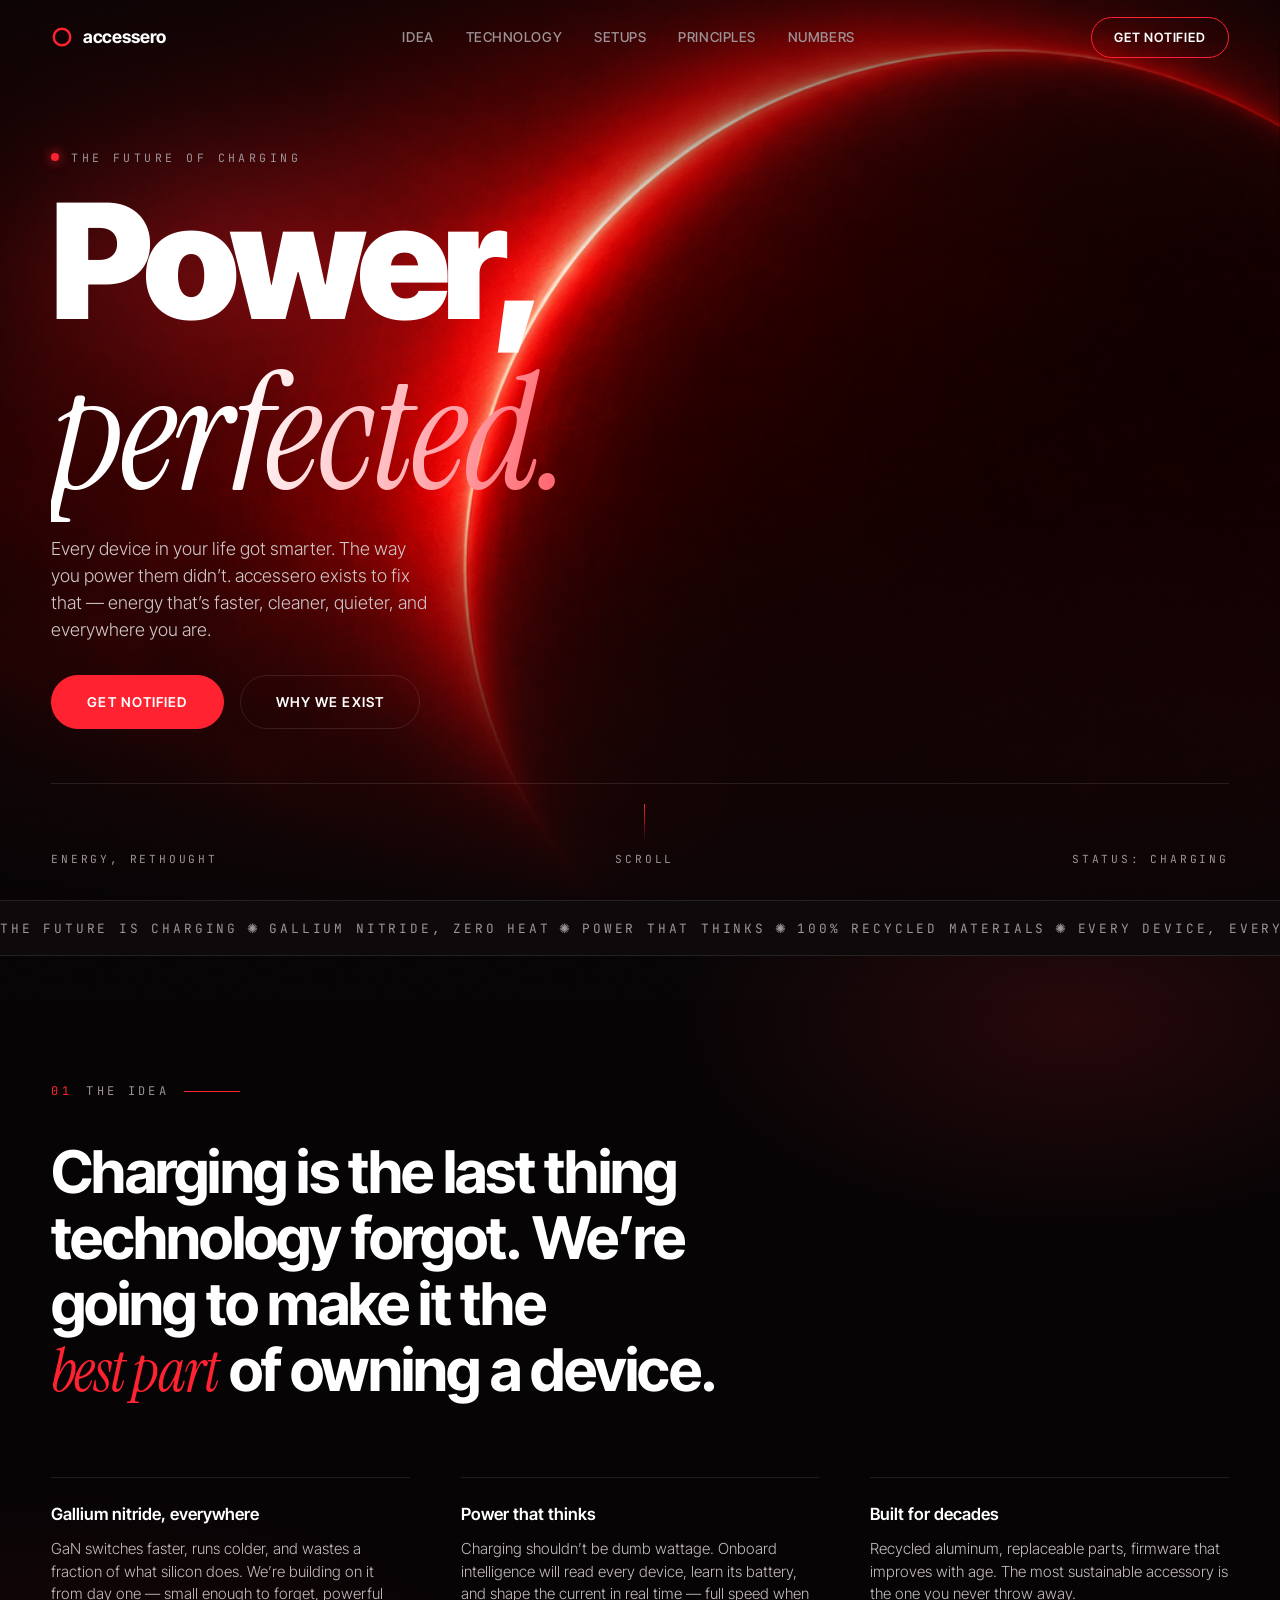
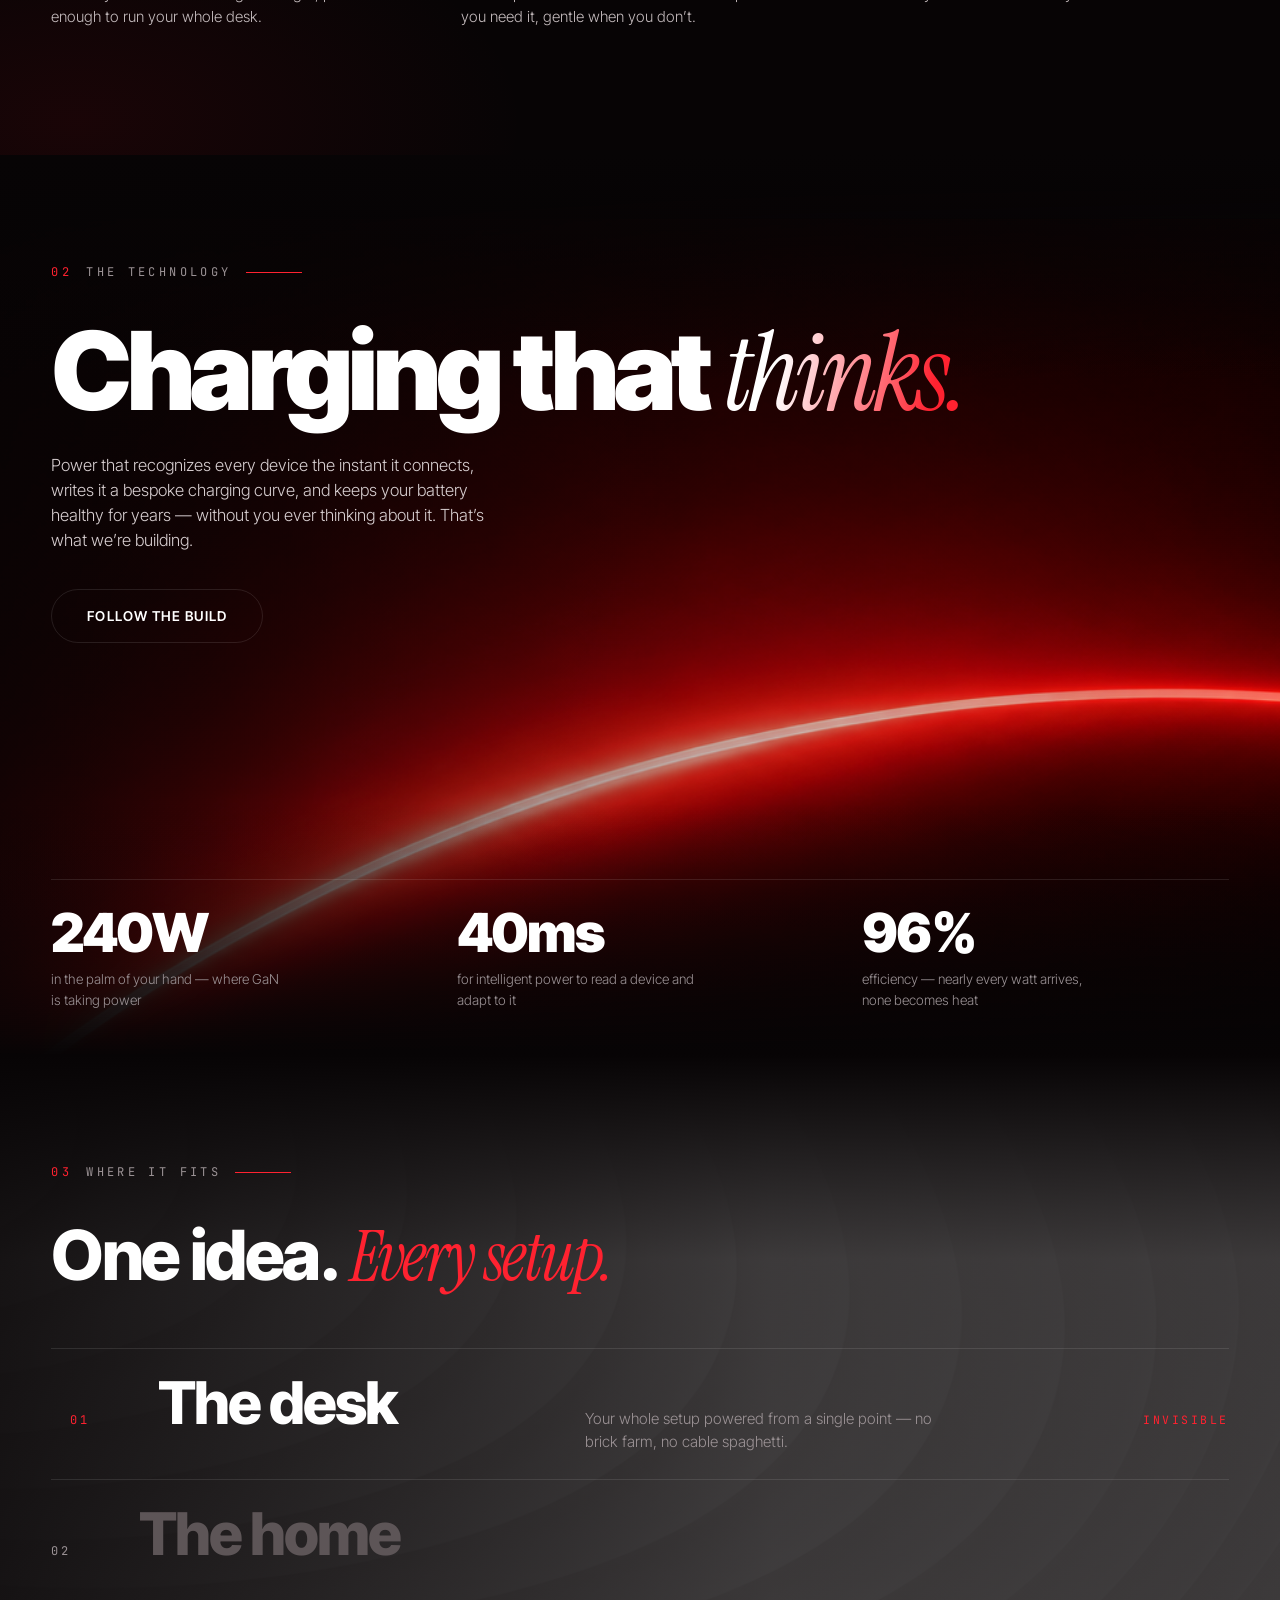
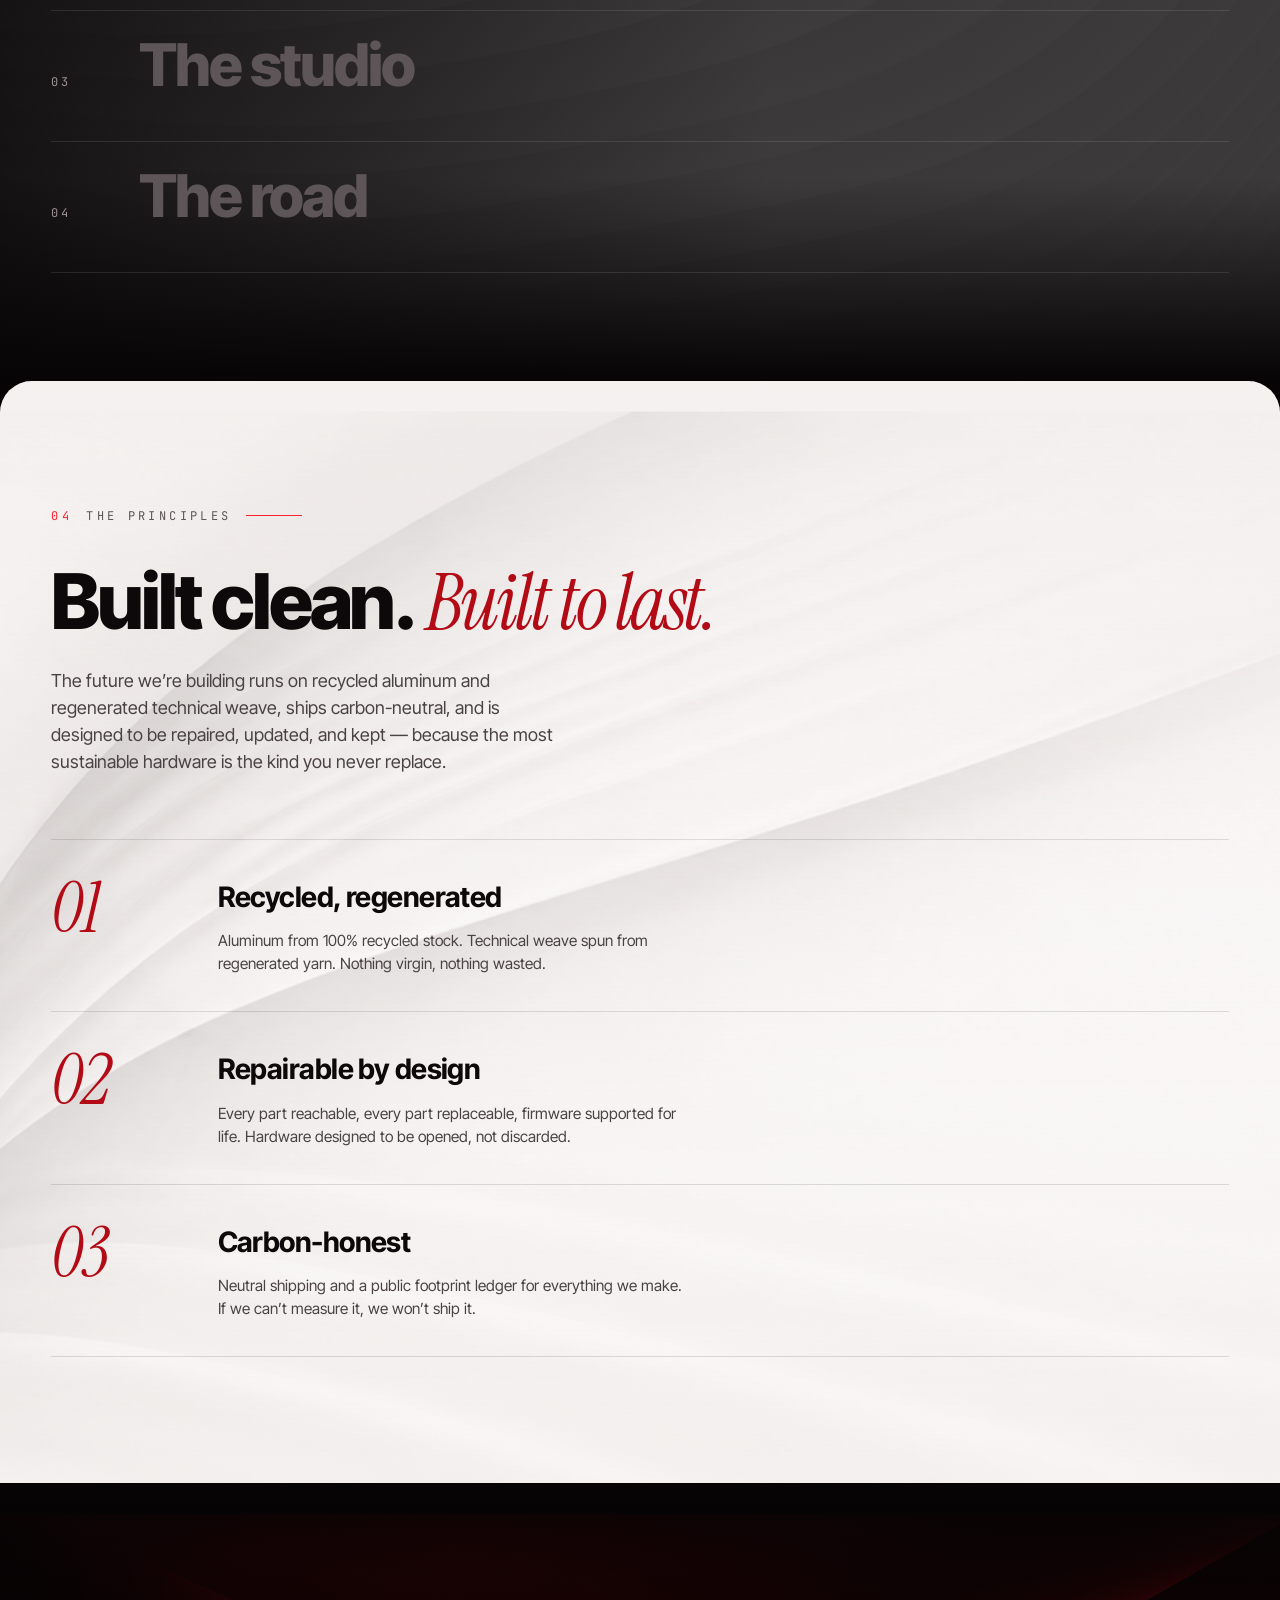
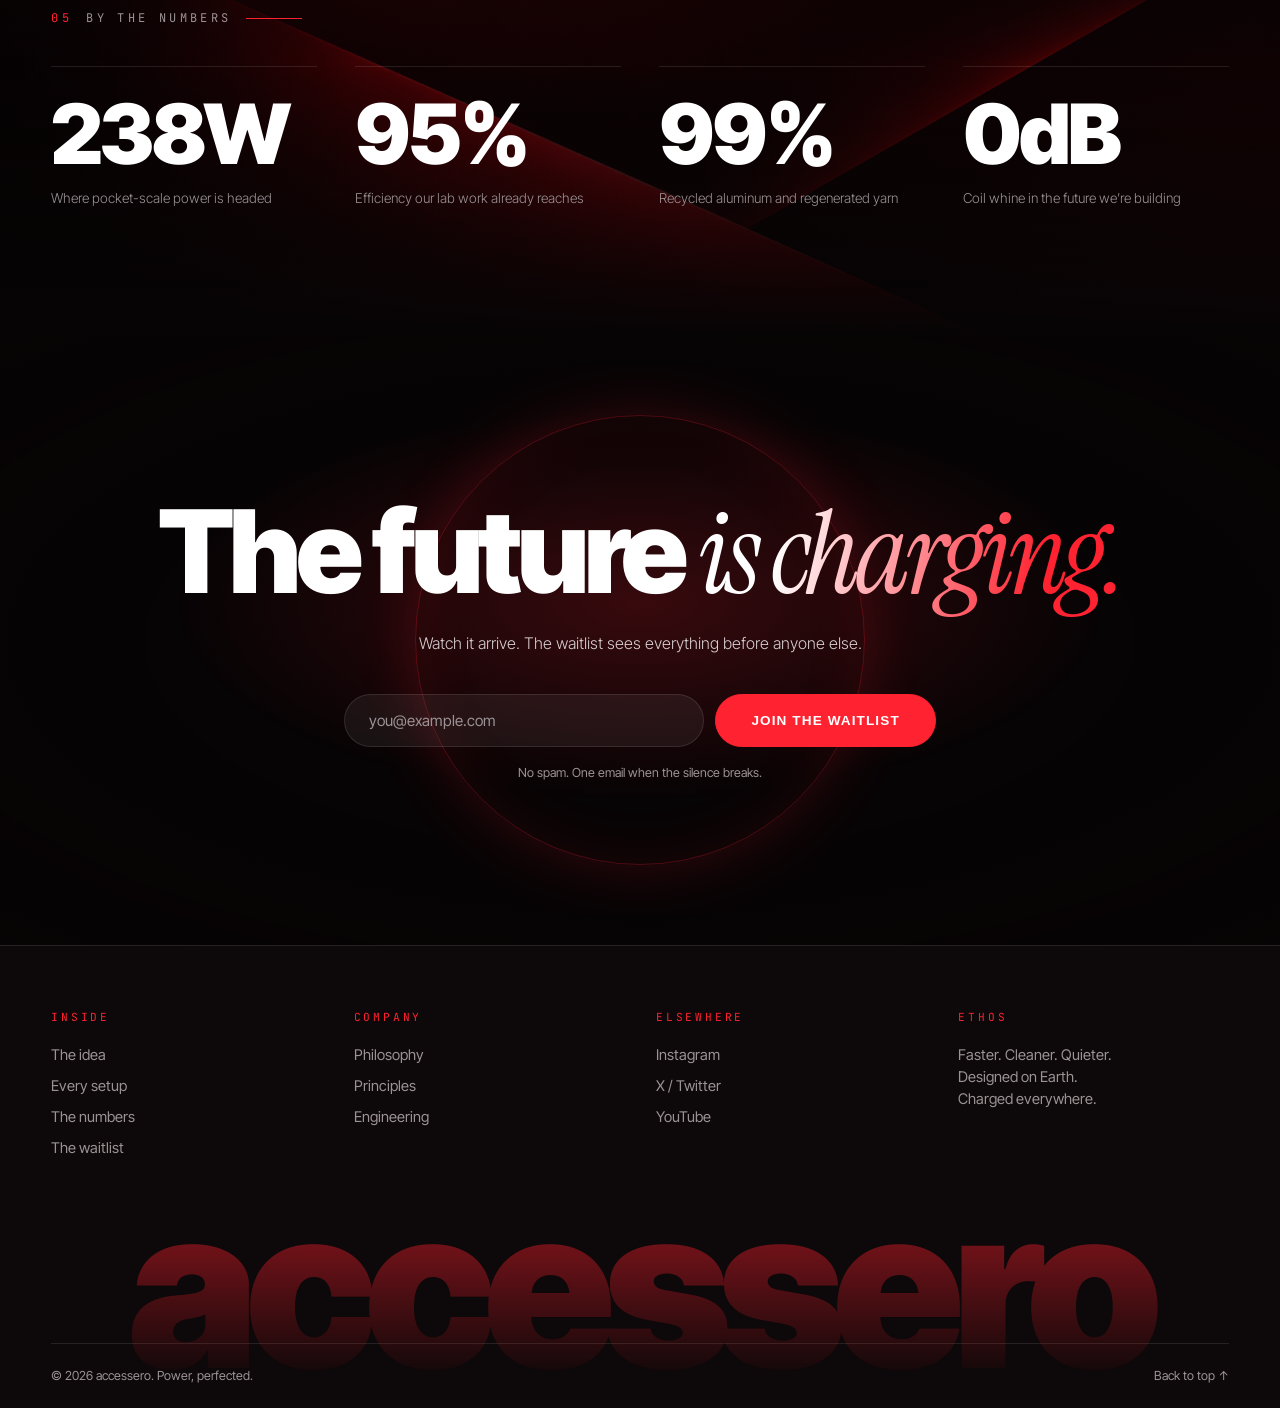
==== commit a1ccd91e: "Fix code-review findings: ring clipping, marquee gap, nav coverage, cleanups - Size CTA ring with 50" ====
--- a/index.html
+++ b/index.html
@@ -40,6 +40,7 @@
     <nav class="nav__links" aria-label="Primary">
       <a href="#craft">Idea</a>
       <a href="#tech">Technology</a>
+      <a href="#products">Setups</a>
       <a href="#design">Principles</a>
       <a href="#specs">Numbers</a>
     </nav>
@@ -56,9 +57,10 @@
     <nav class="menu__links" aria-label="Mobile">
       <a href="#craft"><em>01</em>Idea</a>
       <a href="#tech"><em>02</em>Technology</a>
-      <a href="#design"><em>03</em>Principles</a>
-      <a href="#specs"><em>04</em>Numbers</a>
-      <a href="#waitlist"><em>05</em>Get notified</a>
+      <a href="#products"><em>03</em>Setups</a>
+      <a href="#design"><em>04</em>Principles</a>
+      <a href="#specs"><em>05</em>Numbers</a>
+      <a href="#waitlist"><em>06</em>Get notified</a>
     </nav>
     <p class="menu__foot">Energy, engineered beautifully.</p>
   </div>
@@ -101,11 +103,9 @@
 
     <!-- ===== Marquee ===== -->
     <div class="marquee" aria-hidden="true">
-      <!-- 4 copies + a -25% loop: the track always overfills the viewport,
-           so wide screens never see a gap before the animation wraps. -->
+      <!-- Author the line once; JS clones it until the loop can't gap
+           on the current viewport (2 copies here as the no-JS fallback). -->
       <div class="marquee__track" data-marquee>
-        <span>The future is charging&ensp;✺&ensp;Gallium nitride, zero heat&ensp;✺&ensp;Power that thinks&ensp;✺&ensp;100% recycled materials&ensp;✺&ensp;Every device, every setup&ensp;✺&ensp;</span>
-        <span>The future is charging&ensp;✺&ensp;Gallium nitride, zero heat&ensp;✺&ensp;Power that thinks&ensp;✺&ensp;100% recycled materials&ensp;✺&ensp;Every device, every setup&ensp;✺&ensp;</span>
         <span>The future is charging&ensp;✺&ensp;Gallium nitride, zero heat&ensp;✺&ensp;Power that thinks&ensp;✺&ensp;100% recycled materials&ensp;✺&ensp;Every device, every setup&ensp;✺&ensp;</span>
         <span>The future is charging&ensp;✺&ensp;Gallium nitride, zero heat&ensp;✺&ensp;Power that thinks&ensp;✺&ensp;100% recycled materials&ensp;✺&ensp;Every device, every setup&ensp;✺&ensp;</span>
       </div>
--- a/css/styles.css
+++ b/css/styles.css
@@ -10,6 +10,8 @@
   --white: #ffffff;
   --red: #ff2230;
   --red-deep: #b30b16;
+  --red-soft: #ffb0b5;   /* light tints of --red: keep in step if it changes */
+  --red-bright: #ff5a64;
   --grey: #9b9295;
   --grey-dark: #5d5557;
   --line: rgba(255, 255, 255, 0.1);
@@ -68,11 +70,15 @@
   border-radius: 50%;
   border: 1px solid rgba(255, 34, 48, 0.35);
   box-shadow: 0 0 80px rgba(255, 34, 48, 0.25), inset 0 0 60px rgba(255, 34, 48, 0.12);
-  animation: loaderRing 1.8s var(--ease-in-out) infinite alternate;
-}
-@keyframes loaderRing {
-  from { transform: translate(-50%, -50%) scale(0.92); opacity: 0.5; }
-  to   { transform: translate(-50%, -50%) scale(1.04); opacity: 1; }
+  animation: ringPulse 1.8s var(--ease-in-out) infinite alternate;
+}
+/* shared by the loader ring and its CTA echo; tune per element via the vars */
+@keyframes ringPulse {
+  from {
+    transform: translate(-50%, -50%) scale(var(--ring-from, 0.92));
+    opacity: var(--ring-min, 0.5);
+  }
+  to { transform: translate(-50%, -50%) scale(var(--ring-to, 1.04)); opacity: 1; }
 }
 .loader__word {
   display: flex;
@@ -232,6 +238,7 @@
 .menu.is-open .menu__links a:nth-child(3) { transition-delay: 0.2s; }
 .menu.is-open .menu__links a:nth-child(4) { transition-delay: 0.26s; }
 .menu.is-open .menu__links a:nth-child(5) { transition-delay: 0.32s; }
+.menu.is-open .menu__links a:nth-child(6) { transition-delay: 0.38s; }
 .menu__foot {
   margin-top: 3rem;
   font-family: var(--font-serif); font-style: italic;
@@ -332,7 +339,7 @@
 .hero__row > span { display: inline-block; }
 .hero__row--serif em {
   font-weight: 400; letter-spacing: -0.02em;
-  background: linear-gradient(100deg, var(--white) 35%, #ffb0b5 70%, #ff5a64);
+  background: linear-gradient(100deg, var(--white) 35%, var(--red-soft) 70%, var(--red-bright));
   -webkit-background-clip: text; background-clip: text;
   -webkit-text-fill-color: transparent; color: transparent;
 }
@@ -385,7 +392,13 @@
   text-transform: uppercase; color: var(--grey);
   animation: marquee 28s linear infinite;
 }
-@keyframes marquee { to { transform: translateX(-25%); } }
+/* shift exactly one copy per cycle; JS sets --marquee-copies as it clones */
+@keyframes marquee {
+  to { transform: translateX(calc(-100% / var(--marquee-copies, 2))); }
+}
+/* ambient loops cost compositor work even off-screen; JS parks them */
+.marquee.is-offstage .marquee__track,
+.cta.is-offstage::after { animation-play-state: paused; }
 
 /* ============ Craft ============ */
 .craft {
@@ -626,21 +639,19 @@
   pointer-events: none;
 }
 /* eclipse echo — the loader ring returns behind the closing line.
-   Kept small enough that the glow never reaches the section's clip edge. */
+   The 50svh term keys the ring to viewport height as well as width, so the
+   glow stays inside the section's clip edge on short windows too. */
 .cta::after {
   content: ""; position: absolute; z-index: 1;
   top: 50%; left: 50%;
-  width: min(56vw, 520px); aspect-ratio: 1;
+  width: min(56vw, 50svh, 520px); aspect-ratio: 1;
   transform: translate(-50%, -50%);
   border-radius: 50%;
   border: 1px solid rgba(255, 34, 48, 0.28);
   box-shadow: 0 0 60px rgba(255, 34, 48, 0.18), inset 0 0 60px rgba(255, 34, 48, 0.09);
   pointer-events: none;
-  animation: ctaPulse 3.4s var(--ease-in-out) infinite alternate;
-}
-@keyframes ctaPulse {
-  from { transform: translate(-50%, -50%) scale(0.97); opacity: 0.6; }
-  to   { transform: translate(-50%, -50%) scale(1.02); opacity: 1; }
+  --ring-from: 0.97; --ring-to: 1.02; --ring-min: 0.6; /* gentler than the loader */
+  animation: ringPulse 3.4s var(--ease-in-out) infinite alternate;
 }
 .cta__inner { position: relative; z-index: 2; }
 .cta__title {
@@ -720,9 +731,10 @@
 /* split text (JS wraps words) */
 [data-split] .w {
   display: inline-block; overflow: clip; vertical-align: top;
-  /* breathing room inside the clip box so descenders and italic
-     overhangs aren't sheared; negative margins cancel the layout shift */
-  padding: 0.14em 0.08em; margin: -0.14em -0.08em;
+  /* breathing room inside the clip box so descenders and italic overhangs
+     aren't sheared; negative margins cancel the layout shift. 0.14em per
+     side is what the Instrument Serif italics need (matches .hero__row). */
+  padding: 0.14em; margin: -0.14em;
 }
 [data-split] .w > i {
   display: inline-block; font-style: inherit;
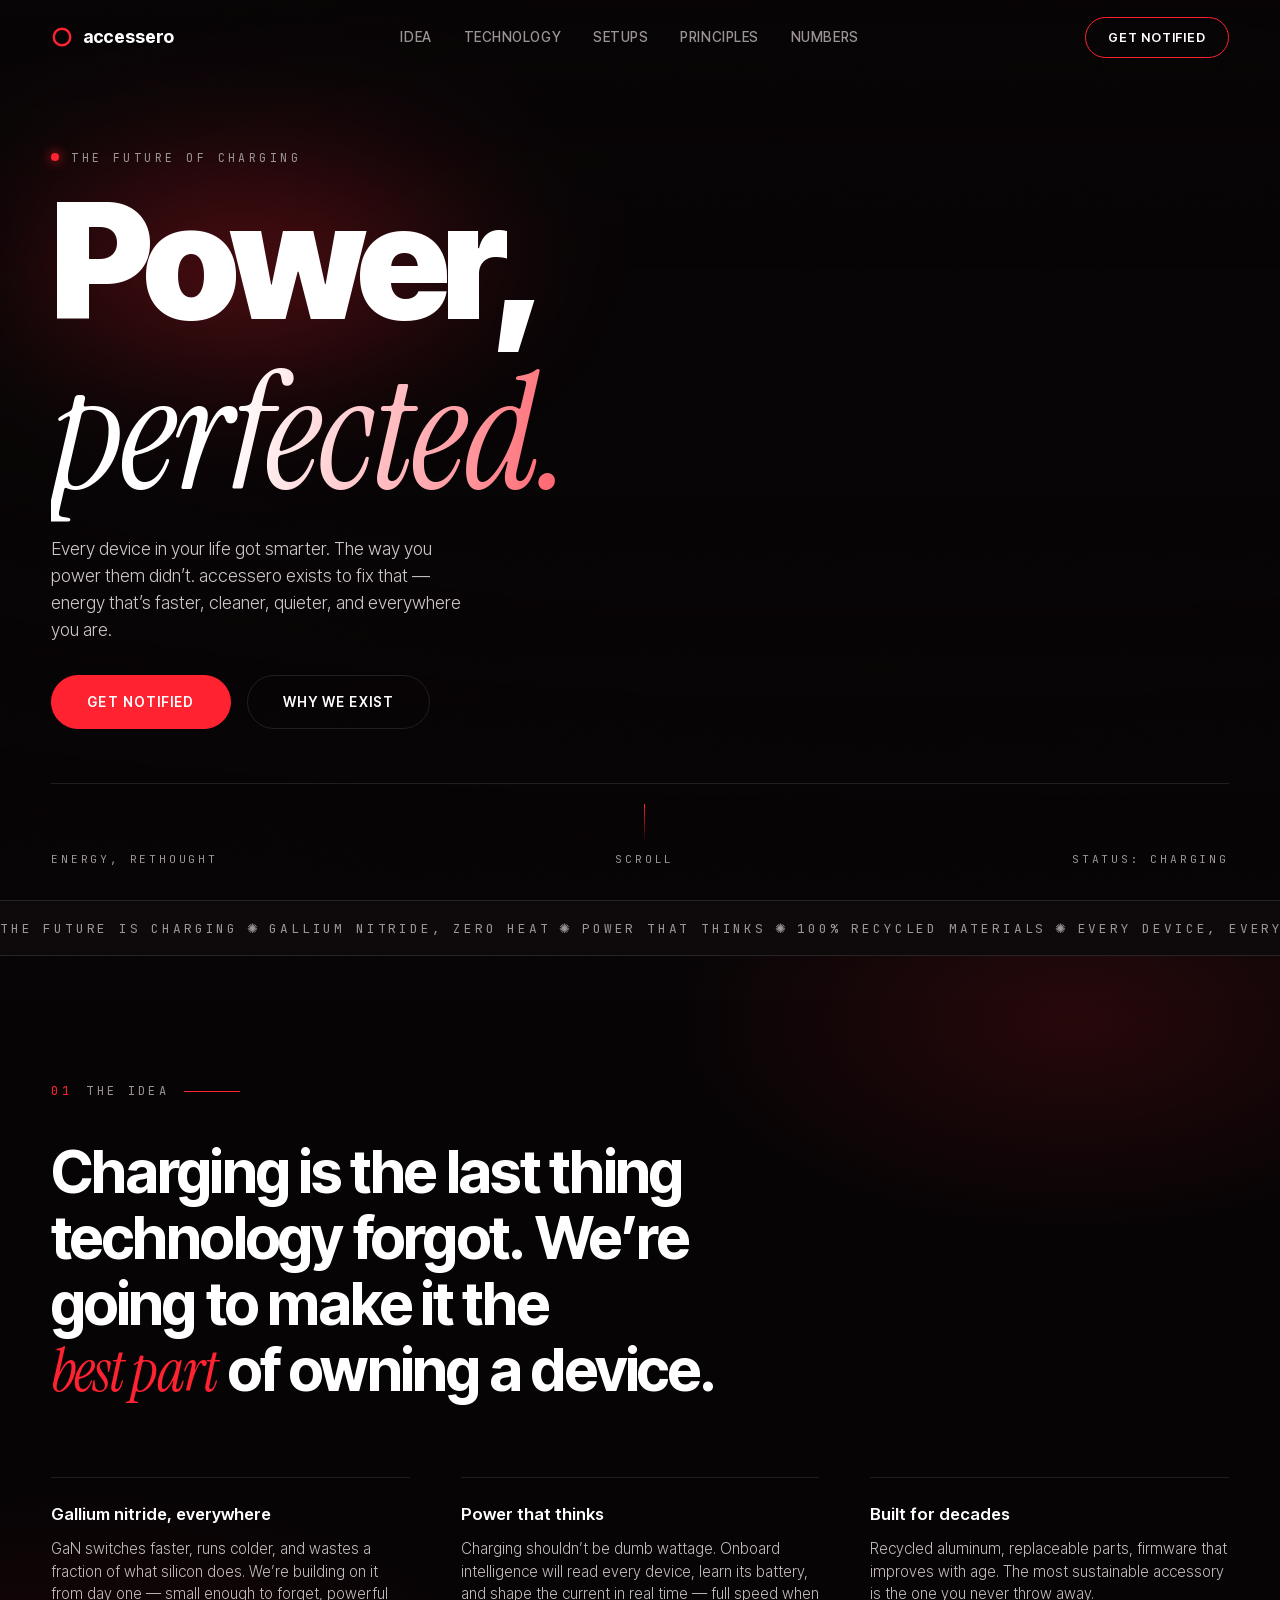
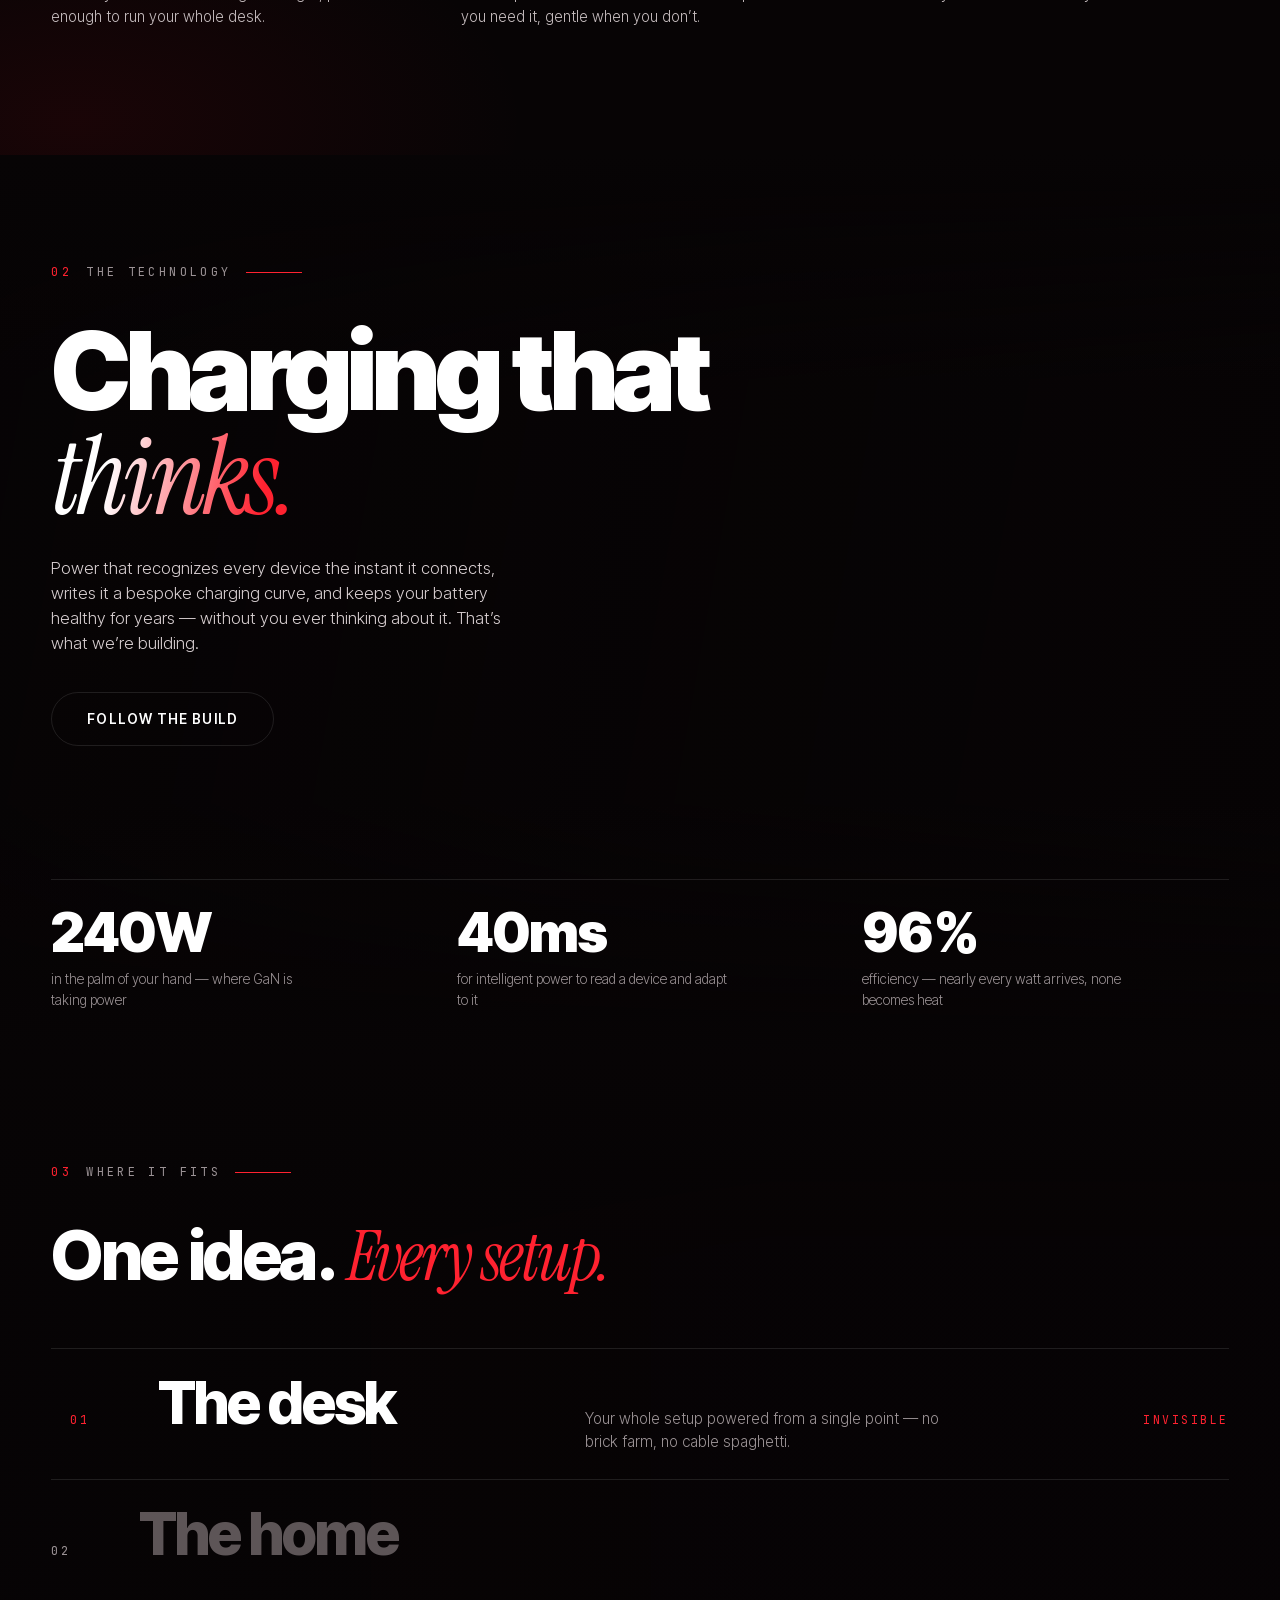
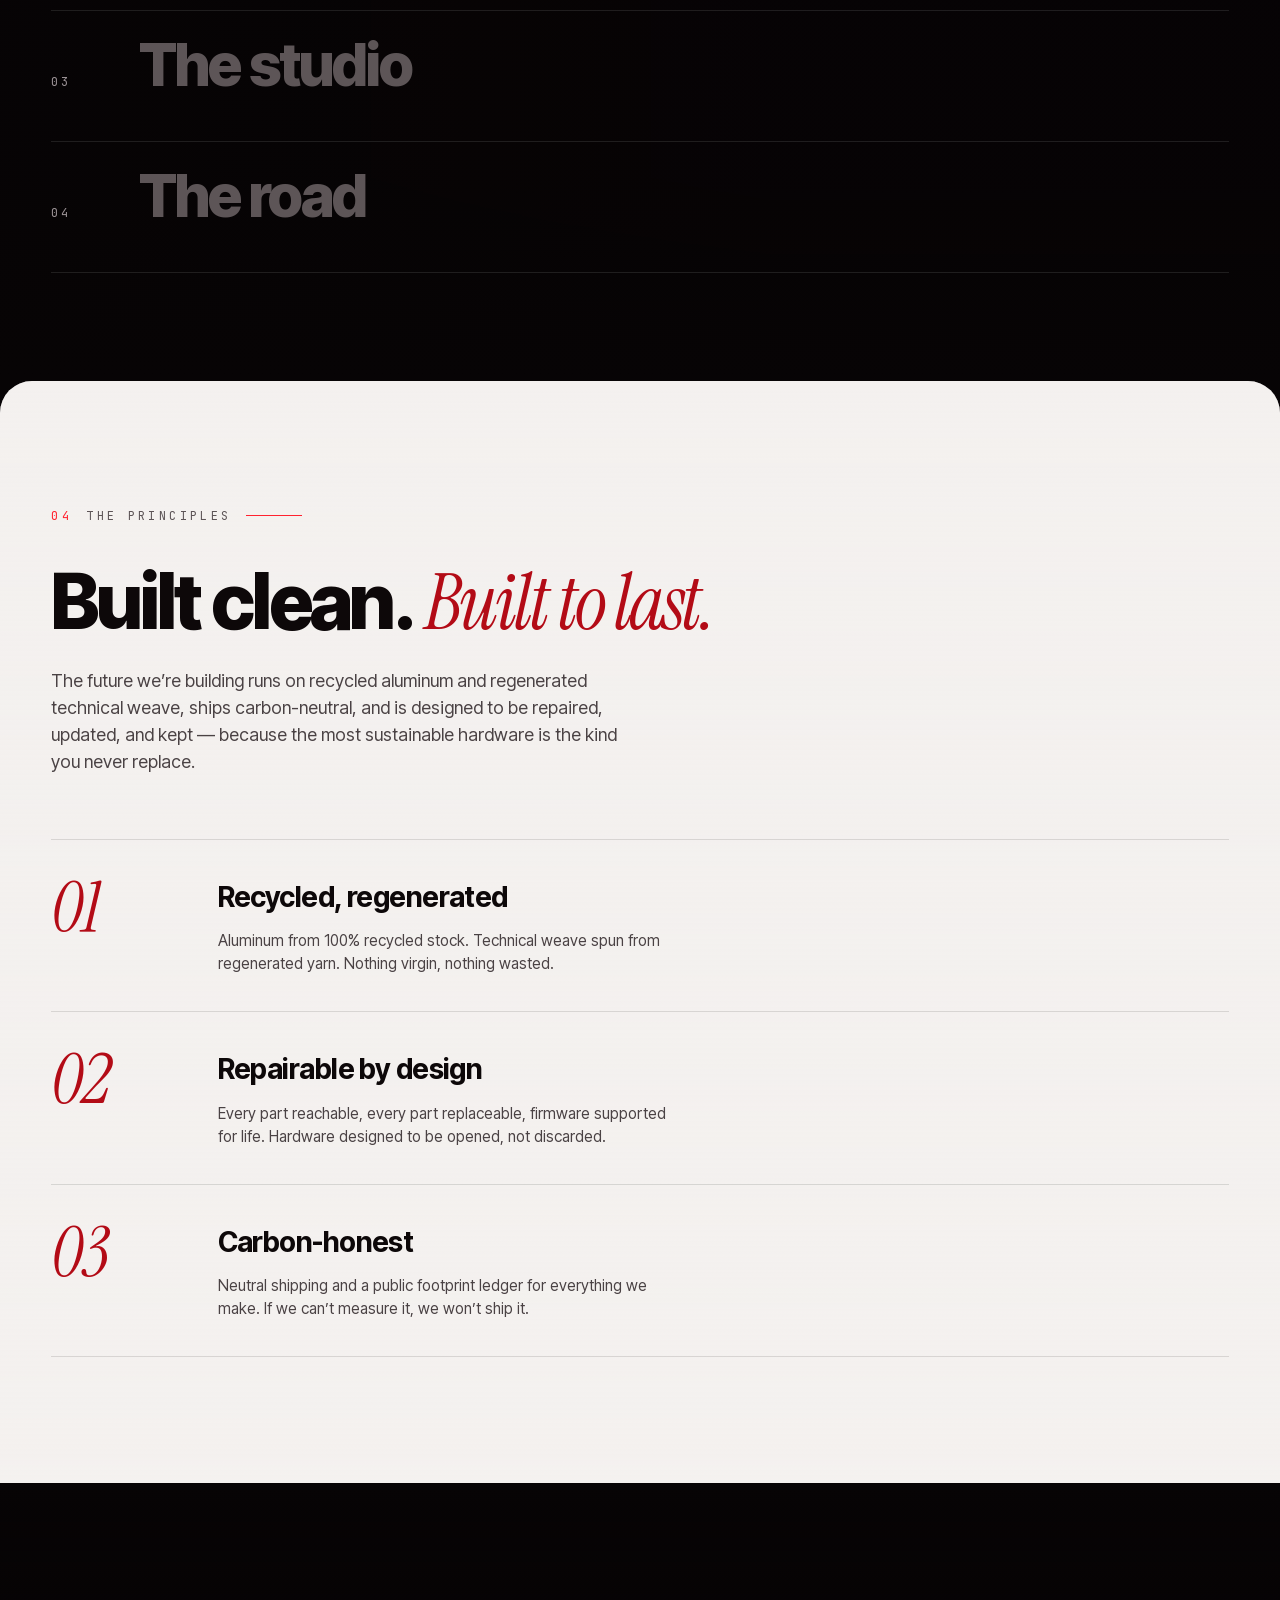
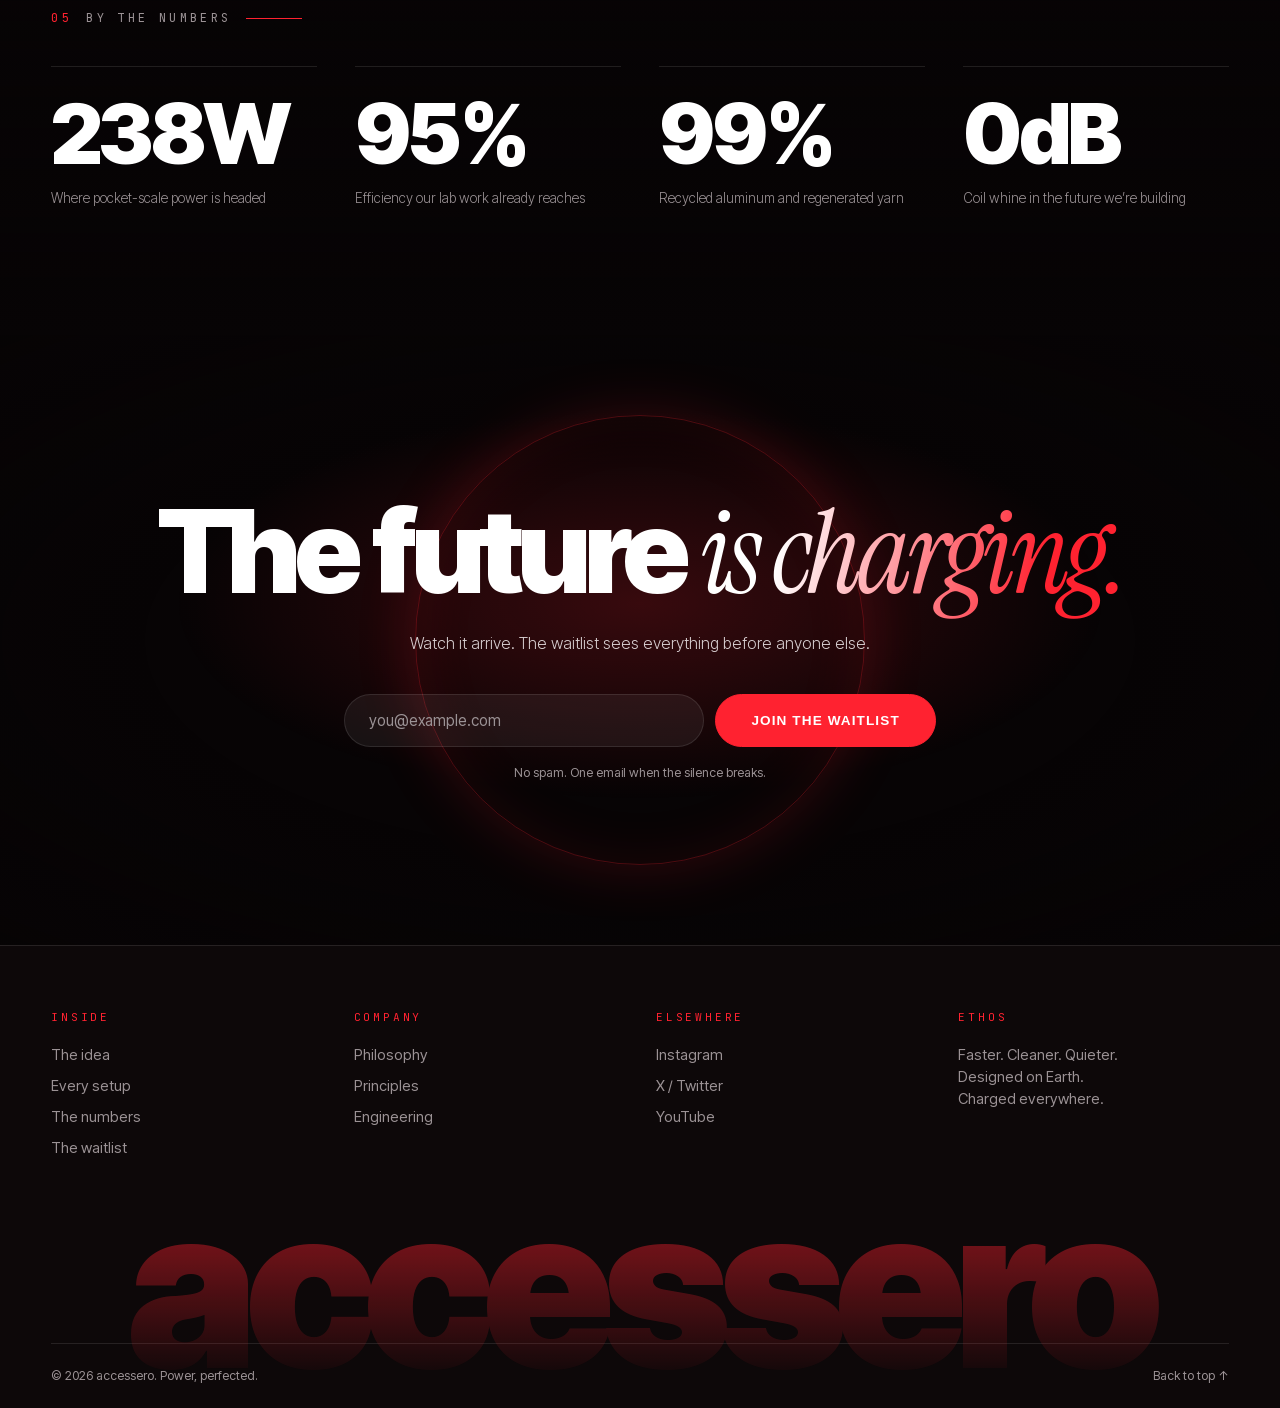
==== commit a96ea5c1: "Perf + a11y + SEO pass: AVIF images, self-hosted fonts, keyboard support, meta - Convert all 8 PNG b" ====
--- a/index.html
+++ b/index.html
@@ -5,16 +5,32 @@
   <meta name="viewport" content="width=device-width, initial-scale=1.0" />
   <title>accessero — Power, perfected.</title>
   <meta name="description" content="accessero is building the future of charging — gallium nitride that runs cold, power that thinks, sustainable materials, and energy that fits every setup. Join the waitlist." />
+  <meta name="theme-color" content="#070405" />
+  <link rel="canonical" href="https://accessero.com/" />
+  <meta property="og:type" content="website" />
+  <meta property="og:site_name" content="accessero" />
+  <meta property="og:url" content="https://accessero.com/" />
   <meta property="og:title" content="accessero — Power, perfected." />
   <meta property="og:description" content="The future of charging is coming. Be first to know." />
-  <meta property="og:image" content="assets/eclipse.png" />
+  <meta property="og:image" content="https://accessero.com/assets/eclipse.png" />
+  <meta property="og:image:width" content="1774" />
+  <meta property="og:image:height" content="887" />
+  <meta name="twitter:card" content="summary_large_image" />
+  <meta name="twitter:title" content="accessero — Power, perfected." />
+  <meta name="twitter:description" content="The future of charging is coming. Be first to know." />
+  <meta name="twitter:image" content="https://accessero.com/assets/eclipse.png" />
   <link rel="icon" href="data:image/svg+xml,%3Csvg xmlns='http://www.w3.org/2000/svg' viewBox='0 0 32 32'%3E%3Ccircle cx='16' cy='16' r='13' fill='none' stroke='%23ff2230' stroke-width='3.5'/%3E%3C/svg%3E" />
-  <link rel="preconnect" href="https://fonts.googleapis.com" />
-  <link rel="preconnect" href="https://fonts.gstatic.com" crossorigin />
-  <link href="https://fonts.googleapis.com/css2?family=Inter+Tight:ital,wght@0,300;0,400;0,500;0,600;0,700;0,800;0,900;1,400&family=Instrument+Serif:ital@0;1&family=JetBrains+Mono:wght@300;400;500&display=swap" rel="stylesheet" />
+  <link rel="apple-touch-icon" href="assets/apple-touch-icon.png" />
+  <link rel="preload" as="image" href="assets/eclipse.avif" type="image/avif" fetchpriority="high" />
+  <link rel="preload" as="font" href="assets/fonts/inter-tight-800.woff2" type="font/woff2" crossorigin />
+  <link rel="preload" as="font" href="assets/fonts/inter-tight-900.woff2" type="font/woff2" crossorigin />
+  <link rel="preload" as="font" href="assets/fonts/instrument-serif-400-italic.woff2" type="font/woff2" crossorigin />
+  <link rel="preload" as="font" href="assets/fonts/jetbrains-mono-400.woff2" type="font/woff2" crossorigin />
   <link rel="stylesheet" href="css/styles.css" />
 </head>
 <body data-theme="dark">
+
+  <a class="skip-link" href="#top">Skip to content</a>
 
   <!-- ===== Loader ===== -->
   <div class="loader" id="loader" aria-hidden="true">
@@ -53,7 +69,7 @@
   </header>
 
   <!-- ===== Mobile menu ===== -->
-  <div class="menu" id="menu" aria-hidden="true">
+  <div class="menu" id="menu" aria-hidden="true" inert>
     <nav class="menu__links" aria-label="Mobile">
       <a href="#craft"><em>01</em>Idea</a>
       <a href="#tech"><em>02</em>Technology</a>
@@ -70,7 +86,10 @@
     <!-- ===== Hero ===== -->
     <section class="hero" id="hero">
       <div class="hero__media" data-parallax="-0.18">
-        <img src="assets/eclipse.png" alt="" aria-hidden="true" />
+        <picture>
+          <source srcset="assets/eclipse.avif" type="image/avif" />
+          <img src="assets/eclipse.png" alt="" width="1774" height="887" fetchpriority="high" decoding="async" aria-hidden="true" />
+        </picture>
       </div>
       <div class="hero__leak" aria-hidden="true"></div>
       <div class="hero__vignette" aria-hidden="true"></div>
@@ -139,7 +158,10 @@
     <!-- ===== Technology (full-bleed act) ===== -->
     <section class="tech" id="tech">
       <div class="tech__bg" data-parallax="-0.1" aria-hidden="true">
-        <img src="assets/light-arc.png" alt="" loading="lazy" />
+        <picture>
+          <source srcset="assets/light-arc.avif" type="image/avif" />
+          <img src="assets/light-arc.png" alt="" width="1774" height="887" loading="lazy" decoding="async" />
+        </picture>
       </div>
       <div class="tech__scrim" aria-hidden="true"></div>
       <div class="container tech__inner">
@@ -171,37 +193,49 @@
     <!-- ===== Scenes (hover/scroll switches the backdrop) ===== -->
     <section class="scenes" id="products">
       <div class="scenes__bgs" aria-hidden="true">
-        <img class="is-active" data-scene-bg="desk" src="assets/concentric-waves.png" alt="" loading="lazy" />
-        <img data-scene-bg="home" src="assets/flowing-surface.png" alt="" loading="lazy" />
-        <img data-scene-bg="studio" src="assets/cable-trails.png" alt="" loading="lazy" />
-        <img data-scene-bg="road" src="assets/speed-lighttrails.png" alt="" loading="lazy" />
+        <picture>
+          <source srcset="assets/concentric-waves.avif" type="image/avif" />
+          <img class="is-active" data-scene-bg="desk" src="assets/concentric-waves.png" alt="" width="1774" height="887" loading="lazy" decoding="async" />
+        </picture>
+        <picture>
+          <source srcset="assets/flowing-surface.avif" type="image/avif" />
+          <img data-scene-bg="home" src="assets/flowing-surface.png" alt="" width="1774" height="887" loading="lazy" decoding="async" />
+        </picture>
+        <picture>
+          <source srcset="assets/cable-trails.avif" type="image/avif" />
+          <img data-scene-bg="studio" src="assets/cable-trails.png" alt="" width="1774" height="887" loading="lazy" decoding="async" />
+        </picture>
+        <picture>
+          <source srcset="assets/speed-lighttrails.avif" type="image/avif" />
+          <img data-scene-bg="road" src="assets/speed-lighttrails.png" alt="" width="1774" height="887" loading="lazy" decoding="async" />
+        </picture>
       </div>
       <div class="scenes__scrim" aria-hidden="true"></div>
       <div class="container scenes__inner">
         <p class="kicker" data-reveal><span>03</span>WHERE IT FITS</p>
         <h2 class="scenes__title" data-split>One idea. <em>Every setup.</em></h2>
         <ul class="scenes__list">
-          <li class="scene is-active" data-scene="desk" tabindex="0" data-reveal>
+          <li class="scene is-active" data-scene="desk" tabindex="0" role="button" aria-pressed="true" data-reveal>
             <span class="scene__idx">01</span>
-            <h3 class="scene__name">The desk</h3>
+            <span class="scene__name">The desk</span>
             <p class="scene__line">Your whole setup powered from a single point — no brick farm, no cable spaghetti.</p>
             <span class="scene__tag">INVISIBLE</span>
           </li>
-          <li class="scene" data-scene="home" tabindex="0" data-reveal data-reveal-delay="1">
+          <li class="scene" data-scene="home" tabindex="0" role="button" aria-pressed="false" data-reveal data-reveal-delay="1">
             <span class="scene__idx">02</span>
-            <h3 class="scene__name">The home</h3>
+            <span class="scene__name">The home</span>
             <p class="scene__line">Energy that blends into the room and tops up the whole family — quietly, safely, always.</p>
             <span class="scene__tag">AMBIENT</span>
           </li>
-          <li class="scene" data-scene="studio" tabindex="0" data-reveal data-reveal-delay="2">
+          <li class="scene" data-scene="studio" tabindex="0" role="button" aria-pressed="false" data-reveal data-reveal-delay="2">
             <span class="scene__idx">03</span>
-            <h3 class="scene__name">The studio</h3>
+            <span class="scene__name">The studio</span>
             <p class="scene__line">Cameras, rigs, laptops, lights. Demanding setups deserve power that never blinks.</p>
             <span class="scene__tag">RELENTLESS</span>
           </li>
-          <li class="scene" data-scene="road" tabindex="0" data-reveal data-reveal-delay="3">
+          <li class="scene" data-scene="road" tabindex="0" role="button" aria-pressed="false" data-reveal data-reveal-delay="3">
             <span class="scene__idx">04</span>
-            <h3 class="scene__name">The road</h3>
+            <span class="scene__name">The road</span>
             <p class="scene__line">A full day of energy folded into a side pocket. Airports, trains, summits, nowhere.</p>
             <span class="scene__tag">WEIGHTLESS</span>
           </li>
@@ -212,7 +246,10 @@
     <!-- ===== Design (light act) ===== -->
     <section class="design" id="design">
       <div class="design__bg" data-parallax="0.1" aria-hidden="true">
-        <img src="assets/fabric-wave.png" alt="" loading="lazy" />
+        <picture>
+          <source srcset="assets/fabric-wave.avif" type="image/avif" />
+          <img src="assets/fabric-wave.png" alt="" width="1774" height="887" loading="lazy" decoding="async" />
+        </picture>
       </div>
       <div class="container design__inner">
         <p class="kicker kicker--dark" data-reveal><span>04</span>THE PRINCIPLES</p>
@@ -252,7 +289,10 @@
     <!-- ===== Specs / Numbers ===== -->
     <section class="specs" id="specs">
       <div class="specs__bg" data-parallax="0.1" aria-hidden="true">
-        <img src="assets/geometric-fold.png" alt="" loading="lazy" />
+        <picture>
+          <source srcset="assets/geometric-fold.avif" type="image/avif" />
+          <img src="assets/geometric-fold.png" alt="" width="1774" height="887" loading="lazy" decoding="async" />
+        </picture>
       </div>
       <div class="container">
         <p class="kicker" data-reveal><span>05</span>BY THE NUMBERS</p>
@@ -282,11 +322,12 @@
       <div class="container cta__inner">
         <h2 class="cta__title" data-split>The future <em>is charging.</em></h2>
         <p class="cta__sub" data-reveal>Watch it arrive. The waitlist sees everything before anyone else.</p>
-        <form class="cta__form" data-reveal onsubmit="return false">
+        <form class="cta__form" data-reveal>
           <label class="sr-only" for="email">Email address</label>
-          <input id="email" type="email" placeholder="you@example.com" required />
+          <input id="email" type="email" autocomplete="email" placeholder="you@example.com" required />
           <button class="btn btn--solid" type="submit"><span>Join the waitlist</span></button>
         </form>
+        <p class="sr-only" role="status" id="formStatus"></p>
         <p class="cta__fine" data-reveal>No spam. One email when the silence breaks.</p>
       </div>
     </section>
--- a/css/styles.css
+++ b/css/styles.css
@@ -2,6 +2,80 @@
    accessero — styles
    Acts: dark (hero/craft/products) → light (design) → dark (specs/cta)
    ============================================================ */
+
+/* ============ Self-hosted fonts (latin subsets, Google Fonts builds) ============ */
+@font-face {
+  font-family: "Instrument Serif";
+  font-style: italic;
+  font-weight: 400;
+  font-display: swap;
+  src: url("../assets/fonts/instrument-serif-400-italic.woff2") format("woff2");
+  unicode-range: U+0000-00FF, U+0131, U+0152-0153, U+02BB-02BC, U+02C6, U+02DA, U+02DC, U+0304, U+0308, U+0329, U+2000-206F, U+20AC, U+2122, U+2191, U+2193, U+2212, U+2215, U+FEFF, U+FFFD;
+}
+@font-face {
+  font-family: "Inter Tight";
+  font-style: normal;
+  font-weight: 300;
+  font-display: swap;
+  src: url("../assets/fonts/inter-tight-300.woff2") format("woff2");
+  unicode-range: U+0000-00FF, U+0131, U+0152-0153, U+02BB-02BC, U+02C6, U+02DA, U+02DC, U+0304, U+0308, U+0329, U+2000-206F, U+20AC, U+2122, U+2191, U+2193, U+2212, U+2215, U+FEFF, U+FFFD;
+}
+@font-face {
+  font-family: "Inter Tight";
+  font-style: normal;
+  font-weight: 400;
+  font-display: swap;
+  src: url("../assets/fonts/inter-tight-400.woff2") format("woff2");
+  unicode-range: U+0000-00FF, U+0131, U+0152-0153, U+02BB-02BC, U+02C6, U+02DA, U+02DC, U+0304, U+0308, U+0329, U+2000-206F, U+20AC, U+2122, U+2191, U+2193, U+2212, U+2215, U+FEFF, U+FFFD;
+}
+@font-face {
+  font-family: "Inter Tight";
+  font-style: normal;
+  font-weight: 500;
+  font-display: swap;
+  src: url("../assets/fonts/inter-tight-500.woff2") format("woff2");
+  unicode-range: U+0000-00FF, U+0131, U+0152-0153, U+02BB-02BC, U+02C6, U+02DA, U+02DC, U+0304, U+0308, U+0329, U+2000-206F, U+20AC, U+2122, U+2191, U+2193, U+2212, U+2215, U+FEFF, U+FFFD;
+}
+@font-face {
+  font-family: "Inter Tight";
+  font-style: normal;
+  font-weight: 600;
+  font-display: swap;
+  src: url("../assets/fonts/inter-tight-600.woff2") format("woff2");
+  unicode-range: U+0000-00FF, U+0131, U+0152-0153, U+02BB-02BC, U+02C6, U+02DA, U+02DC, U+0304, U+0308, U+0329, U+2000-206F, U+20AC, U+2122, U+2191, U+2193, U+2212, U+2215, U+FEFF, U+FFFD;
+}
+@font-face {
+  font-family: "Inter Tight";
+  font-style: normal;
+  font-weight: 700;
+  font-display: swap;
+  src: url("../assets/fonts/inter-tight-700.woff2") format("woff2");
+  unicode-range: U+0000-00FF, U+0131, U+0152-0153, U+02BB-02BC, U+02C6, U+02DA, U+02DC, U+0304, U+0308, U+0329, U+2000-206F, U+20AC, U+2122, U+2191, U+2193, U+2212, U+2215, U+FEFF, U+FFFD;
+}
+@font-face {
+  font-family: "Inter Tight";
+  font-style: normal;
+  font-weight: 800;
+  font-display: swap;
+  src: url("../assets/fonts/inter-tight-800.woff2") format("woff2");
+  unicode-range: U+0000-00FF, U+0131, U+0152-0153, U+02BB-02BC, U+02C6, U+02DA, U+02DC, U+0304, U+0308, U+0329, U+2000-206F, U+20AC, U+2122, U+2191, U+2193, U+2212, U+2215, U+FEFF, U+FFFD;
+}
+@font-face {
+  font-family: "Inter Tight";
+  font-style: normal;
+  font-weight: 900;
+  font-display: swap;
+  src: url("../assets/fonts/inter-tight-900.woff2") format("woff2");
+  unicode-range: U+0000-00FF, U+0131, U+0152-0153, U+02BB-02BC, U+02C6, U+02DA, U+02DC, U+0304, U+0308, U+0329, U+2000-206F, U+20AC, U+2122, U+2191, U+2193, U+2212, U+2215, U+FEFF, U+FFFD;
+}
+@font-face {
+  font-family: "JetBrains Mono";
+  font-style: normal;
+  font-weight: 400;
+  font-display: swap;
+  src: url("../assets/fonts/jetbrains-mono-400.woff2") format("woff2");
+  unicode-range: U+0000-00FF, U+0131, U+0152-0153, U+02BB-02BC, U+02C6, U+02DA, U+02DC, U+0304, U+0308, U+0329, U+2000-206F, U+20AC, U+2122, U+2191, U+2193, U+2212, U+2215, U+FEFF, U+FFFD;
+}
 
 :root {
   --black: #070405;
@@ -43,6 +117,9 @@
 }
 
 img { display: block; max-width: 100%; }
+/* <picture> wrappers must not introduce a box: every backdrop img is
+   sized 100%/absolutely against its section container. */
+picture { display: contents; }
 a { color: inherit; text-decoration: none; }
 em { font-family: var(--font-serif); font-style: italic; font-weight: 400; }
 
@@ -52,6 +129,18 @@
   position: absolute; width: 1px; height: 1px;
   clip-path: inset(50%); overflow: hidden; white-space: nowrap;
 }
+
+:focus-visible { outline: 2px solid var(--red); outline-offset: 3px; }
+
+.skip-link {
+  position: fixed; top: 0.75rem; left: 0.75rem; z-index: 200;
+  padding: 0.7rem 1.2rem; border-radius: 99px;
+  background: var(--black); color: var(--white);
+  border: 1px solid var(--red);
+  font-size: 0.85rem; font-weight: 500;
+  transform: translateY(-200%);
+}
+.skip-link:focus-visible { transform: none; }
 
 ::selection { background: var(--red); color: var(--white); }
 
@@ -515,7 +604,7 @@
   align-items: baseline; gap: clamp(1rem, 2.5vw, 2.5rem);
   padding-block: clamp(1.2rem, 2.8vh, 1.9rem);
   border-top: 1px solid var(--line);
-  cursor: pointer; outline: none;
+  cursor: pointer;
   transition: opacity 0.45s, padding-left 0.55s var(--ease-out);
 }
 .scenes__list .scene:last-child { border-bottom: 1px solid var(--line); }
@@ -673,7 +762,6 @@
   padding: 1rem 1.5rem; border-radius: 99px;
   background: rgba(255,255,255,0.06); border: 1px solid var(--line);
   color: var(--white); font-family: var(--font-display); font-size: 0.95rem;
-  outline: none;
   transition: border-color 0.3s, background 0.3s;
 }
 .cta__form input::placeholder { color: var(--grey); }
